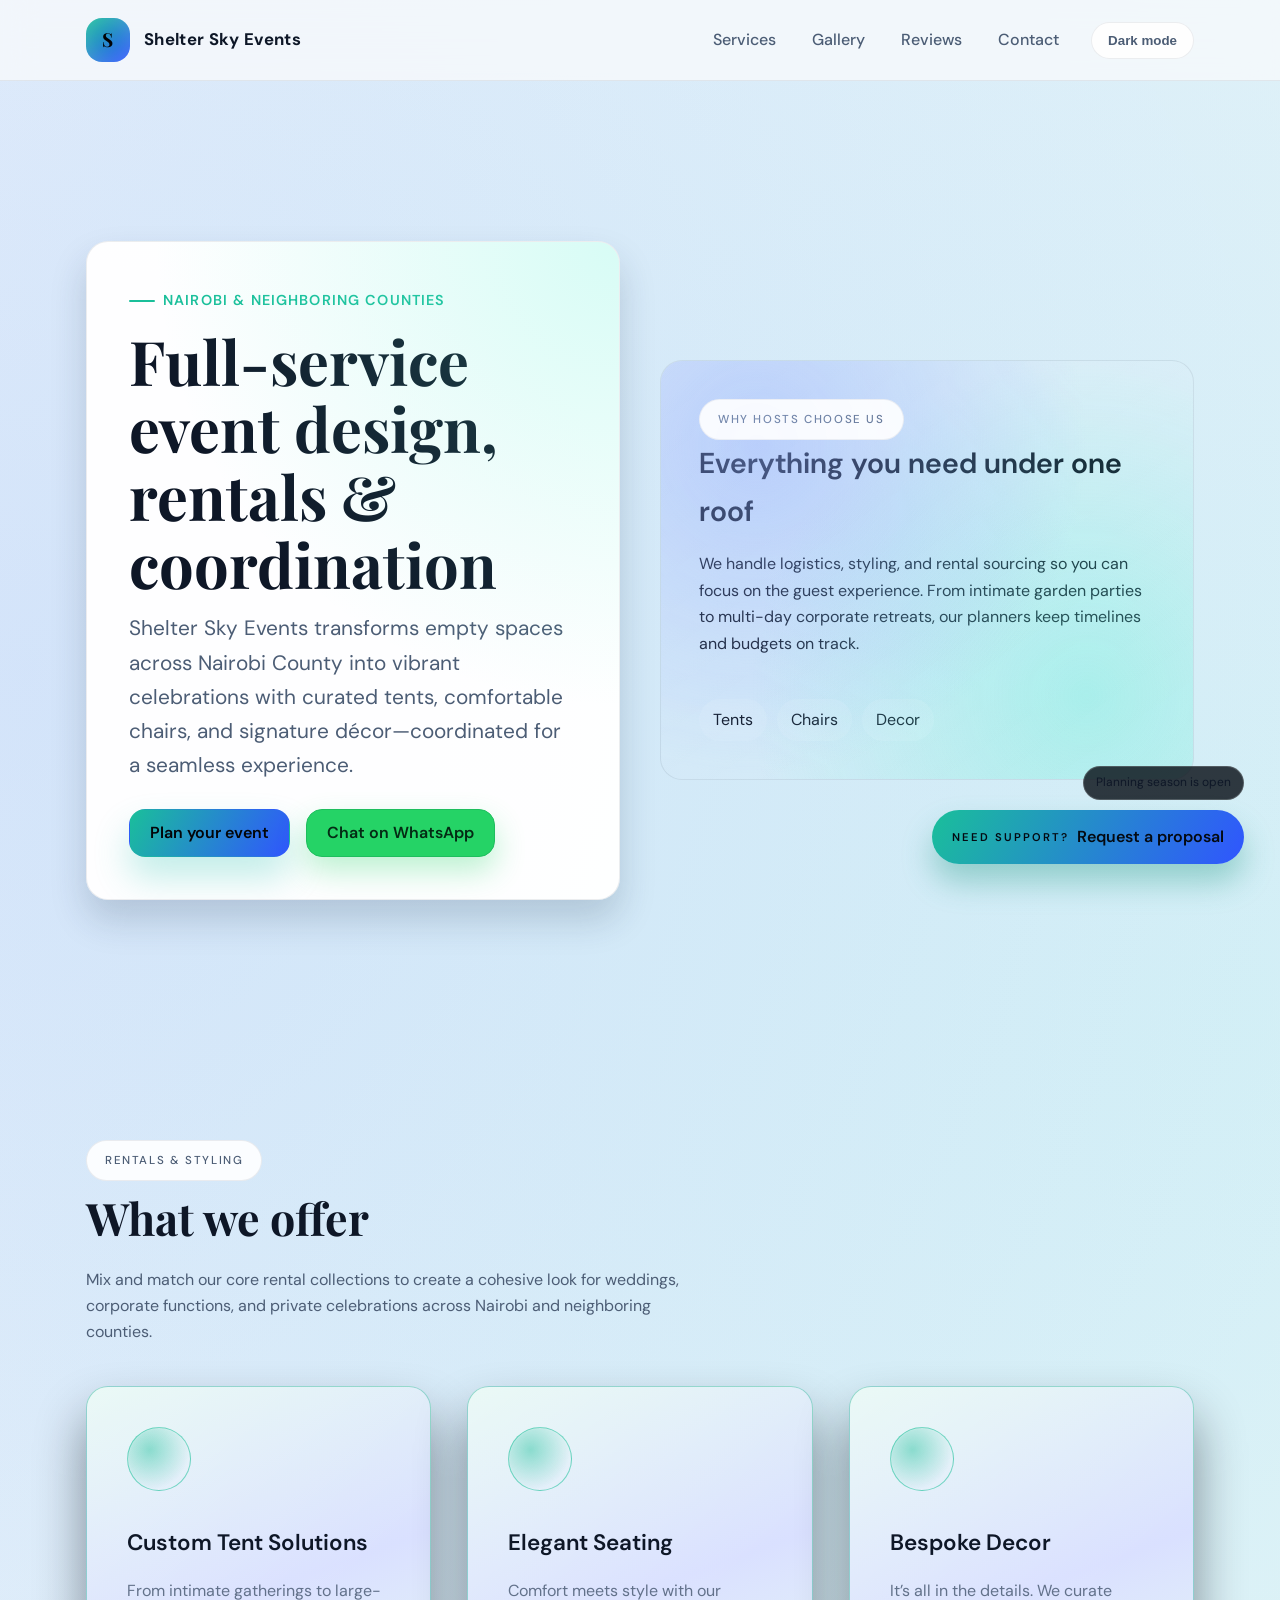
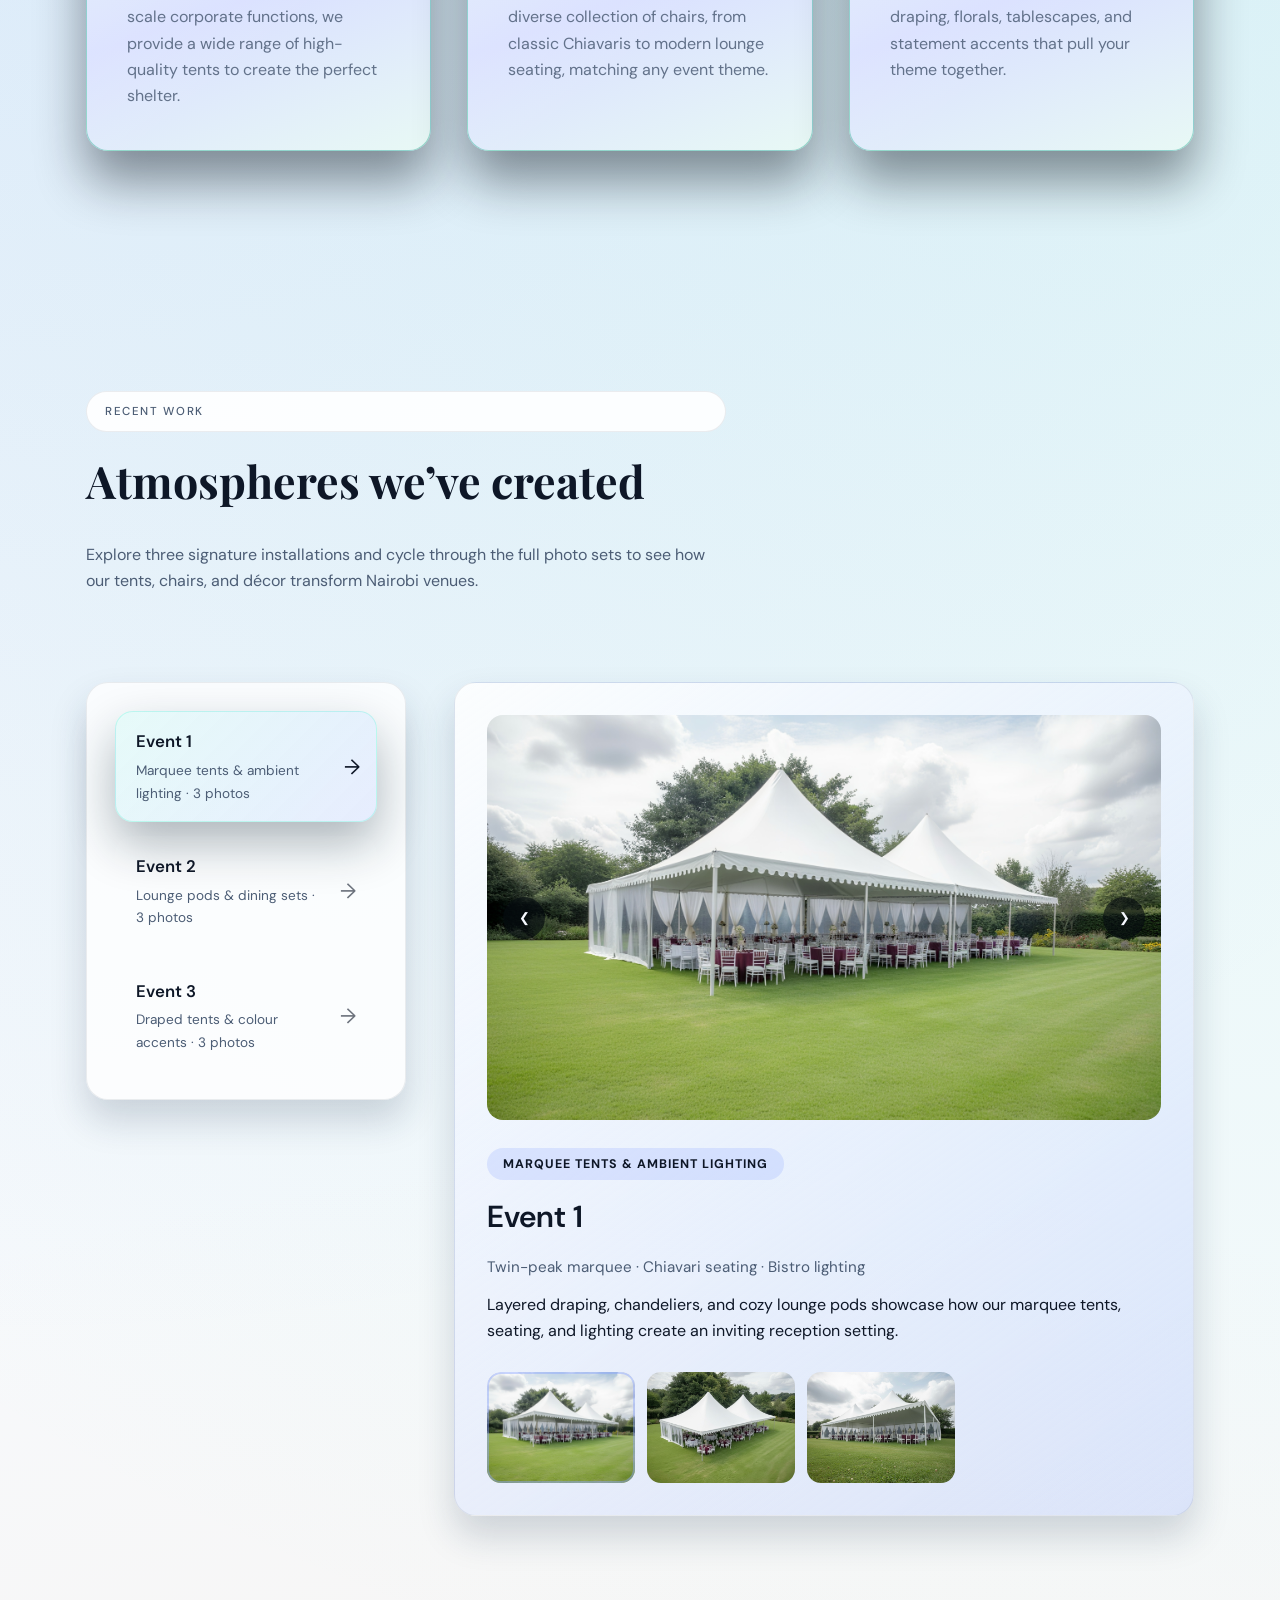
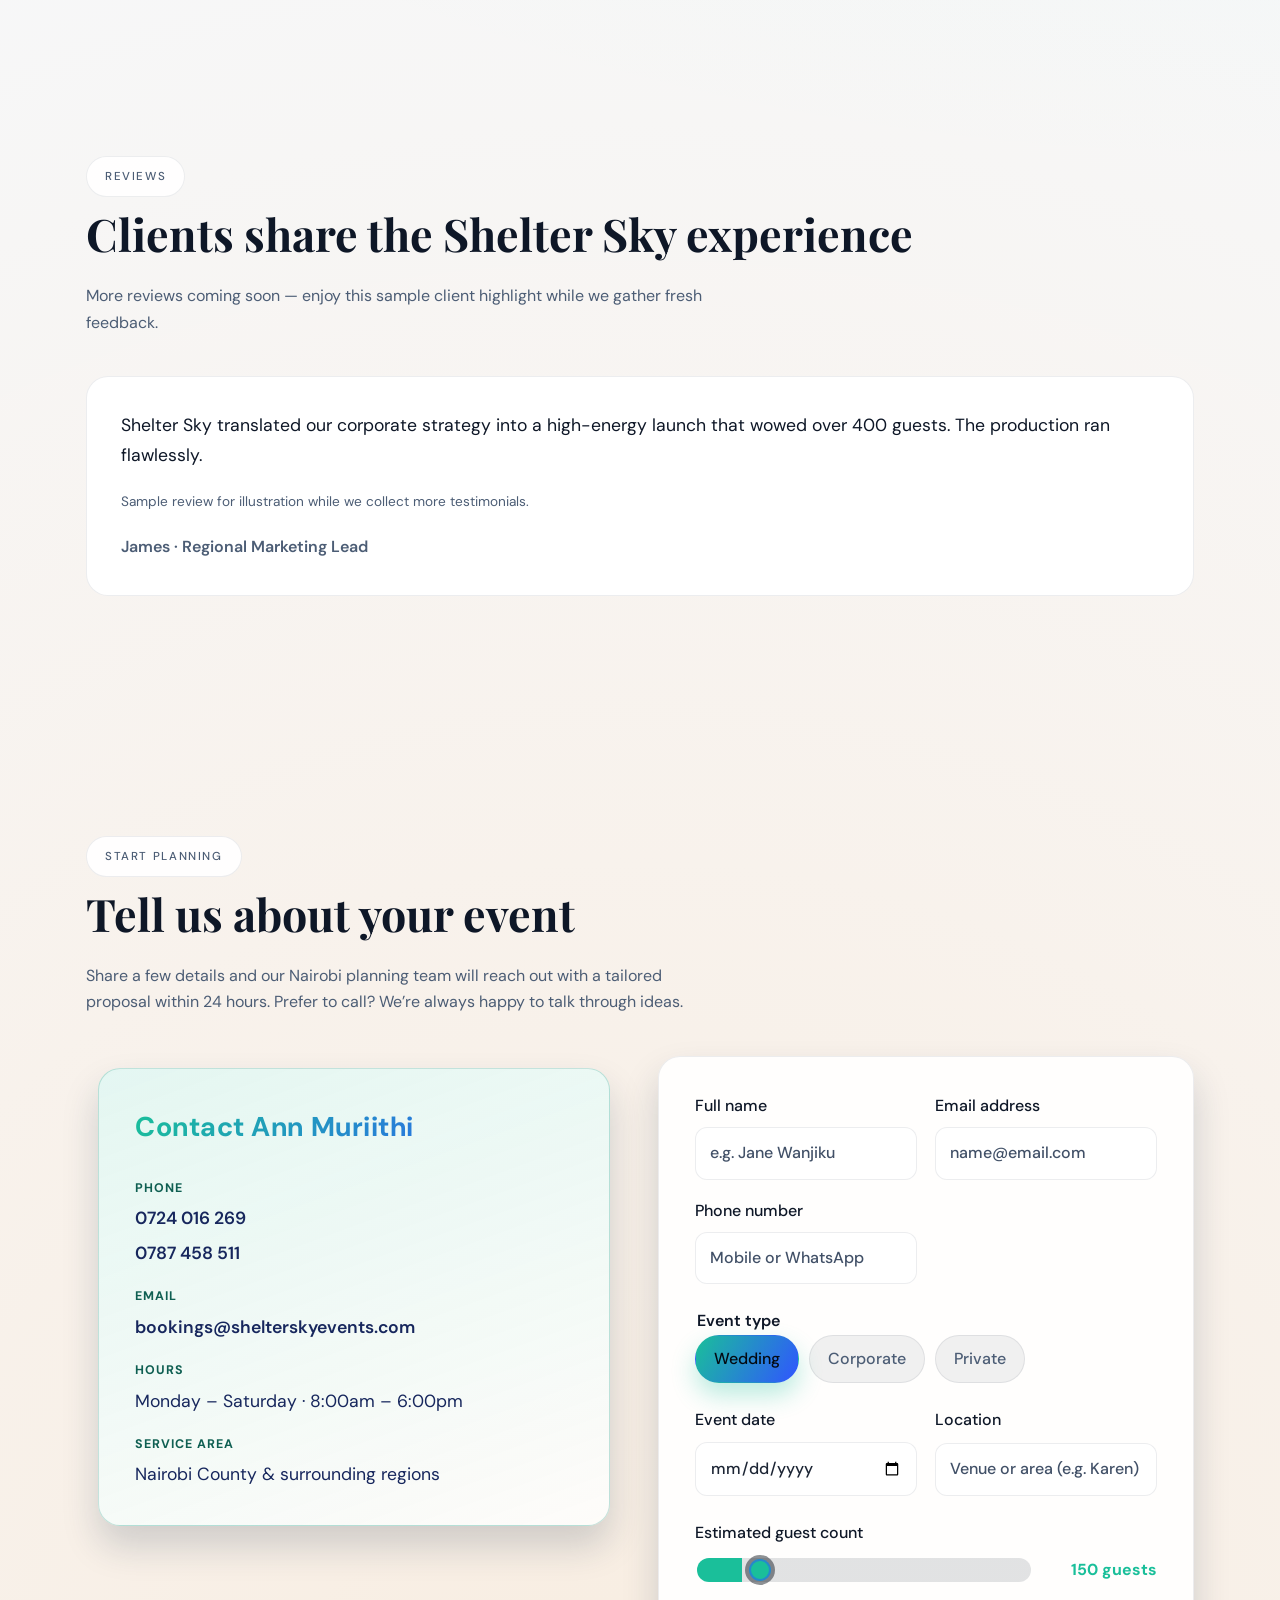
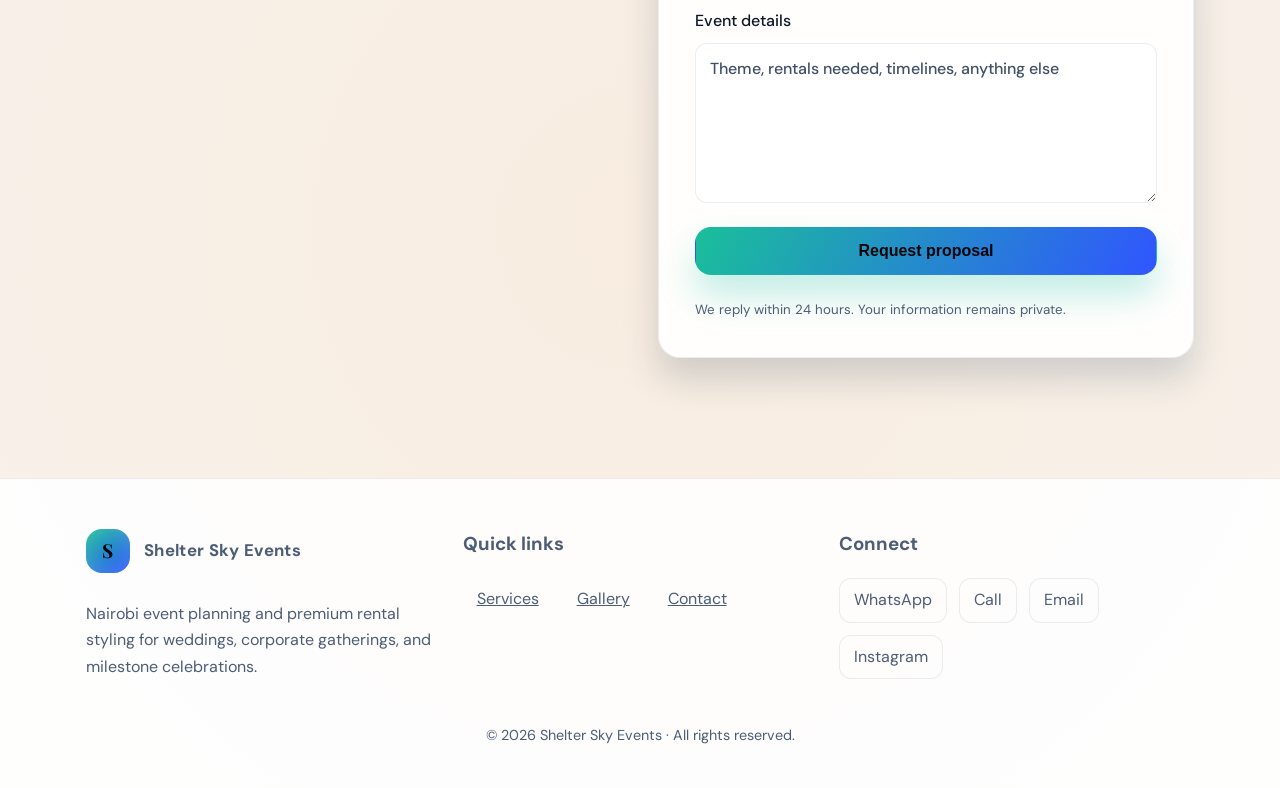
==== index.html @ 6d9b8b6d "Update index.html" ====
<!DOCTYPE html>
<html lang="en">
  <head>
    <meta charset="utf-8" />
    <meta name="viewport" content="width=device-width, initial-scale=1" />
    <title>Shelter Sky Events | Nairobi Event Planners &amp; Rentals</title>
    <meta
      name="description"
      content="Shelter Sky Events creates elevated wedding, corporate, and private event experiences in Nairobi with full-service planning, rentals, and styling."
    />
    <meta name="keywords" content="event planners Nairobi, tent rentals Nairobi, chair rentals Nairobi, Shelter Sky Events, event decor Kenya" />
    <meta name="author" content="Shelter Sky Events" />
    <meta name="robots" content="index, follow" />
    <meta name="theme-color" content="#0f8b6c" />
    <link rel="canonical" href="https://shelterskyevents.com/" />
    <meta name="geo.region" content="KE-30" />
    <meta name="geo.placename" content="Nairobi County" />
    <meta name="geo.position" content="-1.2921;36.8219" />
    <meta name="ICBM" content="-1.2921, 36.8219" />
    <meta property="og:title" content="Shelter Sky Events | Nairobi Event Planners &amp; Rentals" />
    <meta
      property="og:description"
      content="Turn any space into a celebration. We plan, style, and furnish weddings, corporate functions, and private parties across Nairobi."
    />
    <meta property="og:type" content="website" />
    <meta property="og:site_name" content="Shelter Sky Events" />
    <meta property="og:url" content="https://shelterskyevents.com/" />
    <meta property="og:locale" content="en_KE" />
    <meta property="og:image" content="Assets/gallery/photos/Event1_Image1.JPG" />
    <meta name="twitter:card" content="summary_large_image" />
    <meta name="twitter:title" content="Shelter Sky Events | Nairobi Event Planners &amp; Rentals" />
    <meta
      name="twitter:description"
      content="Turn any space into a celebration with Shelter Sky Events – Nairobi's trusted team for tents, chairs, and décor."
    />
    <meta name="twitter:image" content="Assets/gallery/photos/Event1_Image1.JPG" />
    <link rel="preconnect" href="https://fonts.googleapis.com" />
    <link rel="preconnect" href="https://fonts.gstatic.com" crossorigin />
    <link
      href="https://fonts.googleapis.com/css2?family=DM+Sans:wght@400;500;700&family=Playfair+Display:wght@600&display=swap"
      rel="stylesheet"
    />
    <script type="application/ld+json">
      {
        "@context": "https://schema.org",
        "@type": ["LocalBusiness", "ProfessionalService"],
        "name": "Shelter Sky Events",
        "image": "https://shelterskyevents.com/Assets/gallery/photos/Event1_Image1.JPG",
        "url": "https://shelterskyevents.com/",
        "description": "Shelter Sky Events delivers full-service event planning, curated tenting, comfortable seating, and bespoke décor experiences across Nairobi County.",
        "email": "bookings@shelterskyevents.com",
        "telephone": "+254724016269",
        "address": {
          "@type": "PostalAddress",
          "addressLocality": "Nairobi",
          "addressRegion": "Nairobi County",
          "addressCountry": "KE"
        },
        "areaServed": {
          "@type": "AdministrativeArea",
          "name": "Nairobi County, Kenya"
        },
        "geo": {
          "@type": "GeoCoordinates",
          "latitude": -1.2921,
          "longitude": 36.8219
        },
        "openingHoursSpecification": [
          {
            "@type": "OpeningHoursSpecification",
            "dayOfWeek": [
              "Monday",
              "Tuesday",
              "Wednesday",
              "Thursday",
              "Friday",
              "Saturday"
            ],
            "opens": "08:00",
            "closes": "18:00"
          }
        ],
        "priceRange": "KES 50,000 - 500,000",
        "serviceType": [
          "Event planning",
          "Tent rentals",
          "Chair rentals",
          "Event decor styling"
        ],
        "sameAs": ["https://wa.me/254724016269"]
      }
    </script>
    <style>
      :root {
        color-scheme: light dark;
        --bg: #060b11;
        --bg-soft: rgba(11, 17, 25, 0.74);
        --surface: rgba(255, 255, 255, 0.06);
        --surface-strong: rgba(19, 29, 42, 0.82);
        --border: rgba(255, 255, 255, 0.14);
        --text: #f6f9ff;
        --muted: #a8b5c8;
        --brand: #5df2d6;
        --brand-strong: #3ebc9f;
        --brand-2: #8da6ff;
        --accent: #ffd492;
        --shadow: 0 24px 54px rgba(4, 10, 18, 0.6);
        --radius: 22px;
        --max-width: min(1180px, 94vw);
        --transition: 220ms ease;
        --input-bg: color-mix(in srgb, var(--bg) 75%, var(--surface-strong) 25%);
        --input-bg-contrast: color-mix(in srgb, var(--bg) 55%, var(--surface-strong) 45%);
        --input-text: color-mix(in srgb, var(--text) 85%, #0e1727 15%);
        --input-placeholder: color-mix(in srgb, var(--muted) 82%, var(--text) 18%);
      }

      :root[data-theme="light"] {
        --bg: #f7f9fc;
        --bg-soft: rgba(255, 255, 255, 0.88);
        --surface: rgba(255, 255, 255, 0.9);
        --surface-strong: rgba(255, 255, 255, 0.96);
        --border: rgba(18, 33, 52, 0.08);
        --text: #0e1727;
        --muted: #4c5d75;
        --brand: #1abf9a;
        --brand-strong: #0f8b6c;
        --brand-2: #3055ff;
        --accent: #ff9f47;
        --shadow: 0 20px 36px rgba(21, 45, 70, 0.18);
        --input-bg: rgba(255, 255, 255, 0.98);
        --input-bg-contrast: rgba(255, 255, 255, 0.92);
        --input-text: color-mix(in srgb, var(--text) 94%, #ffffff 6%);
        --input-placeholder: color-mix(in srgb, var(--muted) 82%, var(--text) 18%);
      }

      @media (prefers-color-scheme: light) {
        :root:not([data-theme]) {
          --bg: #f7f9fc;
          --bg-soft: rgba(255, 255, 255, 0.88);
          --surface: rgba(255, 255, 255, 0.9);
          --surface-strong: rgba(255, 255, 255, 0.96);
          --border: rgba(18, 33, 52, 0.08);
          --text: #0e1727;
          --muted: #4c5d75;
          --brand: #1abf9a;
          --brand-strong: #0f8b6c;
          --brand-2: #3055ff;
          --accent: #ff9f47;
          --shadow: 0 20px 36px rgba(21, 45, 70, 0.18);
          --input-bg: rgba(255, 255, 255, 0.98);
          --input-bg-contrast: rgba(255, 255, 255, 0.92);
          --input-text: color-mix(in srgb, var(--text) 94%, #ffffff 6%);
          --input-placeholder: color-mix(in srgb, var(--muted) 82%, var(--text) 18%);
        }
      }

      *,
      *::before,
      *::after {
        box-sizing: border-box;
      }

      body {
        margin: 0;
        font-family: "DM Sans", system-ui, -apple-system, BlinkMacSystemFont, "Segoe UI", sans-serif;
        font-size: 16px;
        line-height: 1.65;
        color: var(--text);
        background: var(--bg);
        background-image: radial-gradient(circle at 2% 12%, rgba(94, 120, 255, 0.16), transparent 45%),
          radial-gradient(circle at 96% 18%, rgba(93, 242, 214, 0.18), transparent 50%),
          radial-gradient(circle at 50% 90%, rgba(255, 188, 113, 0.2), transparent 45%);
        min-height: 100vh;
        scroll-behavior: smooth;
      }

      body.nav-open {
        overflow: hidden;
      }

      .page {
        display: flex;
        flex-direction: column;
        min-height: 100vh;
      }

      a {
        color: inherit;
      }

      header {
        position: sticky;
        top: 0;
        z-index: 100;
        backdrop-filter: blur(16px);
        background: color-mix(in srgb, var(--bg) 82%, transparent 18%);
        border-bottom: 1px solid var(--border);
      }

      .nav-shell {
        margin: 0 auto;
        max-width: var(--max-width);
        padding: 18px clamp(18px, 4vw, 36px);
        display: flex;
        align-items: center;
        gap: 32px;
      }

      .brand {
        display: flex;
        align-items: center;
        gap: 14px;
        text-decoration: none;
        font-weight: 700;
        letter-spacing: 0.02em;
        font-size: 1.05rem;
      }

      .brand-icon {
        width: 44px;
        height: 44px;
        border-radius: 16px;
        background: linear-gradient(140deg, var(--brand), var(--brand-2));
        display: grid;
        place-items: center;
        color: #020305;
        font-family: "Playfair Display", serif;
        font-size: 1.2rem;
        font-weight: 700;
        box-shadow: inset 0 0 20px rgba(255, 255, 255, 0.16);
      }

      .nav-links {
        margin-left: auto;
        display: flex;
        align-items: center;
        gap: clamp(18px, 4vw, 36px);
      }

      .nav-links a {
        position: relative;
        text-decoration: none;
        font-weight: 500;
        color: var(--muted);
        transition: color var(--transition);
      }

      .nav-links a::after {
        content: "";
        position: absolute;
        left: 0;
        bottom: -6px;
        height: 2px;
        width: 100%;
        border-radius: 999px;
        background: linear-gradient(120deg, var(--brand), var(--brand-2));
        scale: 0;
        transform-origin: left;
        transition: scale var(--transition);
      }

      .nav-links a:focus-visible,
      .nav-links a:hover,
      .nav-links a.active {
        color: var(--text);
      }

      .nav-links a.active::after,
      .nav-links a:hover::after,
      .nav-links a:focus-visible::after {
        scale: 1;
      }

      .mobile-toggle {
        display: none;
        border: none;
        background: var(--surface);
        border-radius: 12px;
        padding: 10px 14px;
        color: var(--text);
        font-weight: 600;
        cursor: pointer;
      }

      main {
        flex: 1;
      }

      section {
        padding: clamp(70px, 10vw, 120px) 0;
      }

      .container {
        margin: 0 auto;
        max-width: var(--max-width);
        padding: 0 clamp(18px, 4vw, 36px);
      }

      .hero {
        padding-top: clamp(110px, 15vw, 160px);
      }

      .hero-grid {
        display: grid;
        gap: clamp(28px, 5vw, 40px);
        grid-template-columns: repeat(2, minmax(0, 1fr));
        align-items: center;
      }

      .hero-copy {
        background: var(--surface-strong);
        border: 1px solid var(--border);
        border-radius: var(--radius);
        padding: clamp(28px, 4vw, 42px);
        box-shadow: var(--shadow);
        position: relative;
        overflow: hidden;
      }

      .hero-copy::before {
        content: "";
        position: absolute;
        inset: 0;
        background: radial-gradient(circle at top right, rgba(93, 242, 214, 0.24), transparent 55%);
        pointer-events: none;
      }

      .eyebrow {
        display: inline-flex;
        align-items: center;
        gap: 8px;
        font-size: 0.9rem;
        font-weight: 600;
        letter-spacing: 0.08em;
        text-transform: uppercase;
        color: var(--brand);
      }

      .eyebrow::before {
        content: "";
        width: 26px;
        height: 2px;
        border-radius: 999px;
        background: currentColor;
      }

      h1 {
        margin: 14px 0;
        font-size: clamp(2.6rem, 4.8vw, 4rem);
        font-family: "Playfair Display", serif;
        line-height: 1.1;
      }

      .lead {
        margin: 0 0 26px;
        font-size: clamp(1.1rem, 2.4vw, 1.3rem);
        color: var(--muted);
      }

      .cta-row {
        display: flex;
        flex-wrap: wrap;
        gap: 16px;
      }

      .btn {
        display: inline-flex;
        align-items: center;
        justify-content: center;
        min-height: 48px;
        padding: 0 20px;
        border-radius: 16px;
        border: 1px solid transparent;
        font-weight: 600;
        font-size: 1rem;
        cursor: pointer;
        transition: transform var(--transition), box-shadow var(--transition), background var(--transition), color var(--transition);
        text-decoration: none;
      }

      .btn-primary {
        background: linear-gradient(120deg, var(--brand), var(--brand-2));
        color: #030508;
        box-shadow: 0 20px 35px rgba(54, 200, 180, 0.3);
      }

      .btn-primary:hover,
      .btn-primary:focus-visible {
        transform: translateY(-2px);
        box-shadow: 0 28px 45px rgba(54, 200, 180, 0.38);
      }

      .btn-ghost {
        background: #25d366;
        border-color: #1ebe5d;
        color: #042b14;
        box-shadow: 0 14px 30px rgba(37, 211, 102, 0.3);
      }

      .btn-ghost:hover,
      .btn-ghost:focus-visible {
        background: #1ebe5d;
        border-color: #18a54c;
        color: #031f0f;
        transform: translateY(-2px);
        box-shadow: 0 20px 36px rgba(30, 190, 93, 0.36);
      }

      .hero-panel {
        position: relative;
        border-radius: var(--radius);
        overflow: hidden;
        background: linear-gradient(145deg, rgba(255, 255, 255, 0.08), rgba(255, 255, 255, 0));
        border: 1px solid var(--border);
        min-height: clamp(340px, 40vw, 420px);
        padding: clamp(24px, 4vw, 38px);
        display: flex;
        flex-direction: column;
        justify-content: space-between;
      }

      .hero-panel::before {
        content: "";
        position: absolute;
        inset: 0;
        background: radial-gradient(circle at 18% 20%, rgba(141, 166, 255, 0.45), transparent 60%),
          radial-gradient(circle at 80% 80%, rgba(93, 242, 214, 0.36), transparent 62%);
        mix-blend-mode: screen;
        pointer-events: none;
      }

      .hero-panel h2 {
        margin: 0;
        font-size: clamp(1.4rem, 2.4vw, 1.8rem);
        font-weight: 600;
      }

      h2.section-title {
        margin: 0 0 12px;
        font-family: "Playfair Display", serif;
        font-size: clamp(2.1rem, 3.8vw, 2.8rem);
      }

      p.section-subtitle {
        margin: 0 0 40px;
        color: var(--muted);
        max-width: 620px;
      }

      .pill {
        display: inline-flex;
        align-items: center;
        gap: 8px;
        padding: 10px 18px;
        border-radius: 999px;
        border: 1px solid var(--border);
        background: var(--surface);
        color: var(--muted);
        font-weight: 500;
        text-transform: uppercase;
        letter-spacing: 0.14em;
        font-size: 0.72rem;
      }

      .grid {
        display: grid;
        gap: clamp(24px, 5vw, 32px);
      }


      .grid.columns-2 {
        grid-template-columns: repeat(auto-fit, minmax(280px, 1fr));
      }

      .testimonials-note {
        margin-bottom: clamp(24px, 5vw, 32px);
        max-width: 540px;
      }

      .testimonial-sample-note {
        margin: 0;
        font-size: 0.85rem;
        color: var(--muted);
      }

      .card {
        position: relative;
        padding: clamp(26px, 4vw, 34px);
        border-radius: var(--radius);
        border: 1px solid var(--border);
        background: var(--surface);
        box-shadow: var(--shadow);
        overflow: hidden;
        display: flex;
        flex-direction: column;
        gap: 16px;
        transition: transform var(--transition), border var(--transition), box-shadow var(--transition);
      }

      .card::before {
        content: "";
        position: absolute;
        inset: 0;
        opacity: 0;
        background: radial-gradient(circle at top right, rgba(93, 242, 214, 0.28), transparent 65%);
        transition: opacity var(--transition);
        pointer-events: none;
      }

      .card:hover,
      .card:focus-within {
        transform: translateY(-6px);
        border-color: color-mix(in srgb, var(--border) 55%, var(--brand) 45%);
        box-shadow: 0 30px 40px rgba(7, 16, 25, 0.38);
      }

      .card:hover::before,
      .card:focus-within::before {
        opacity: 1;
      }

      .service-grid {
        display: grid;
        grid-template-columns: repeat(3, minmax(0, 1fr));
        gap: clamp(24px, 5vw, 36px);
      }

      .service-card {
        border: 1px solid color-mix(in srgb, var(--border) 55%, var(--brand) 45%);
        background: linear-gradient(
          160deg,
          color-mix(in srgb, var(--surface-strong) 88%, var(--brand) 12%),
          color-mix(in srgb, var(--surface) 80%, var(--brand-2) 20%) 55%,
          color-mix(in srgb, var(--surface) 88%, var(--brand) 12%)
        );
        color: var(--text);
        box-shadow: 0 30px 50px rgba(7, 16, 25, 0.45);
        padding: clamp(32px, 5vw, 40px);
        position: relative;
        overflow: hidden;
        isolation: isolate;
      }

      :root[data-theme="light"] .service-card {
        border-color: color-mix(in srgb, var(--border) 65%, var(--brand) 35%);
        background: linear-gradient(
          160deg,
          color-mix(in srgb, #ffffff 88%, var(--brand) 12%),
          color-mix(in srgb, #ffffff 82%, var(--brand-2) 18%) 55%,
          color-mix(in srgb, #ffffff 90%, var(--brand) 10%)
        );
      }

      .service-card::before {
        content: "";
        position: absolute;
        inset: 0;
        background: linear-gradient(140deg, rgba(255, 255, 255, 0.25), transparent 65%);
        opacity: 1;
        z-index: -1;
      }

      .service-card:hover,
      .service-card:focus-within {
        border-color: color-mix(in srgb, var(--brand) 60%, transparent 40%);
        box-shadow: 0 36px 62px rgba(7, 16, 25, 0.55);
      }

      .service-icon {
        width: 64px;
        height: 64px;
        border-radius: 50%;
        background: radial-gradient(circle at 35% 35%, color-mix(in srgb, var(--brand) 45%, transparent), transparent 70%);
        border: 1px solid color-mix(in srgb, var(--brand) 55%, transparent 45%);
        display: grid;
        place-items: center;
        margin-bottom: 18px;
        box-shadow: inset 0 0 0 1px rgba(255, 255, 255, 0.08);
      }

      .service-card h3 {
        margin: 0;
        font-size: clamp(1.3rem, 2.2vw, 1.6rem);
      }

      .service-card p {
        margin: 0;
        color: color-mix(in srgb, var(--text) 78%, transparent 22%);
      }

      :root[data-theme="light"] .service-card p {
        color: color-mix(in srgb, var(--muted) 85%, transparent 15%);
      }

      .card h3 {
        margin: 0;
        font-size: 1.4rem;
        font-weight: 600;
      }

      .card p {
        margin: 0;
        color: var(--muted);
      }

      .card ul {
        list-style: none;
        padding: 0;
        margin: 0;
        display: grid;
        gap: 10px;
        color: var(--muted);
      }

      .card ul li {
        display: grid;
        grid-template-columns: 12px 1fr;
        align-items: start;
        gap: 8px;
      }

      .card ul li::before {
        content: "";
        display: block;
        width: 12px;
        height: 12px;
        border-radius: 50%;
        background: linear-gradient(135deg, var(--brand), var(--brand-2));
        margin-top: 4px;
      }

      .chip-row {
        display: flex;
        flex-wrap: wrap;
        gap: 10px;
      }

      .chip {
        display: inline-flex;
        align-items: center;
        justify-content: center;
        padding: 8px 14px;
        background: rgba(255, 255, 255, 0.08);
        border-radius: 999px;
        font-size: 0.85rem;
        border: none;
        color: inherit;
        font: inherit;
        cursor: pointer;
        transition: background var(--transition), color var(--transition);
      }

      .chip:hover,
      .chip:focus-visible {
        background: rgba(255, 255, 255, 0.14);
      }

      .chip:focus-visible {
        outline: 2px solid var(--accent);
        outline-offset: 2px;
      }

      blockquote {
        margin: 0;
        font-size: 1.1rem;
        color: var(--text);
        line-height: 1.7;
      }

      .testimonial {
        position: relative;
        border-radius: var(--radius);
        padding: clamp(24px, 4vw, 34px);
        border: 1px solid var(--border);
        background: var(--surface-strong);
        min-height: 220px;
        display: grid;
        gap: 20px;
      }

      .testimonial cite {
        font-style: normal;
        font-weight: 600;
        color: var(--muted);
      }

      .gallery {
        display: grid;
        gap: clamp(28px, 6vw, 48px);
      }

      .gallery-header {
        display: grid;
        gap: 12px;
        max-width: 640px;
      }

      .gallery-layout {
        display: grid;
        gap: clamp(24px, 5vw, 48px);
      }

      .gallery-events {
        display: flex;
        flex-direction: column;
        gap: 14px;
        padding: clamp(18px, 4vw, 28px);
        border-radius: var(--radius);
        border: 1px solid var(--border);
        background: color-mix(in srgb, var(--surface) 85%, transparent 15%);
        box-shadow: var(--shadow);
      }

      .gallery-event-button {
        display: flex;
        justify-content: space-between;
        align-items: center;
        gap: 18px;
        padding: 16px 20px;
        border-radius: 18px;
        border: 1px solid transparent;
        background: rgba(255, 255, 255, 0.04);
        color: inherit;
        font: inherit;
        cursor: pointer;
        transition: transform var(--transition), border-color var(--transition),
          background var(--transition), box-shadow var(--transition);
      }

      .gallery-event-button .label {
        display: grid;
        gap: 4px;
        text-align: left;
      }

      .gallery-event-button .label strong {
        font-weight: 600;
        font-size: 1.05rem;
      }

      .gallery-event-button .label span {
        color: var(--muted);
        font-size: 0.85rem;
      }

      .gallery-event-button .chevron {
        font-size: 1.3rem;
        opacity: 0.6;
        transition: transform var(--transition), opacity var(--transition);
      }

      .gallery-event-button:hover .chevron,
      .gallery-event-button:focus-visible .chevron,
      .gallery-event-button[aria-selected="true"] .chevron {
        opacity: 1;
        transform: translateX(4px);
      }

      .gallery-event-button:hover,
      .gallery-event-button:focus-visible {
        transform: translateY(-2px);
        border-color: rgba(255, 255, 255, 0.24);
        background: rgba(255, 255, 255, 0.08);
      }

      .gallery-event-button:focus-visible {
        outline: 2px solid var(--accent);
        outline-offset: 2px;
      }

      .gallery-event-button[aria-selected="true"] {
        background: linear-gradient(135deg, rgba(93, 242, 214, 0.12), rgba(141, 166, 255, 0.18));
        border-color: rgba(93, 242, 214, 0.32);
        box-shadow: 0 22px 48px rgba(11, 35, 48, 0.32);
      }

      .gallery-stage {
        --gallery-accent: var(--brand);
        border-radius: var(--radius);
        border: 1px solid var(--border);
        background: linear-gradient(145deg, color-mix(in srgb, var(--surface-strong) 88%, transparent 12%),
            color-mix(in srgb, var(--gallery-accent) 24%, transparent 76%));
        box-shadow: var(--shadow);
        padding: clamp(18px, 4vw, 32px);
        display: grid;
        gap: clamp(18px, 4vw, 28px);
      }

      .gallery-stage-media {
        position: relative;
        border-radius: calc(var(--radius) - 6px);
        overflow: hidden;
        aspect-ratio: 5 / 3;
        isolation: isolate;
      }

      .gallery-stage-media img {
        width: 100%;
        height: 100%;
        object-fit: cover;
        display: block;
        transition: transform 320ms ease;
      }

      .gallery-stage-media:hover img,
      .gallery-stage-media:focus-within img {
        transform: scale(1.03);
      }

      .gallery-control {
        position: absolute;
        top: 50%;
        transform: translateY(-50%);
        border: none;
        background: rgba(6, 11, 17, 0.64);
        color: #f6f9ff;
        width: 42px;
        height: 42px;
        border-radius: 50%;
        display: grid;
        place-items: center;
        cursor: pointer;
        transition: background var(--transition), transform var(--transition);
      }

      .gallery-control:hover,
      .gallery-control:focus-visible {
        background: rgba(6, 11, 17, 0.88);
        transform: translateY(-50%) scale(1.05);
      }

      .gallery-control:focus-visible {
        outline: 2px solid var(--accent);
        outline-offset: 2px;
      }

      .gallery-control.prev {
        left: 16px;
      }

      .gallery-control.next {
        right: 16px;
      }

      .gallery-stage-info {
        display: grid;
        gap: 12px;
      }

      .gallery-stage-tag {
        justify-self: start;
        padding: 6px 16px;
        border-radius: 999px;
        background: color-mix(in srgb, var(--gallery-accent) 24%, transparent 76%);
        color: inherit;
        font-size: 0.78rem;
        letter-spacing: 0.08em;
        text-transform: uppercase;
        font-weight: 700;
      }

      .gallery-stage-title {
        margin: 0;
        font-size: clamp(1.35rem, 2.6vw, 1.9rem);
        font-weight: 600;
      }

      .gallery-stage-meta {
        margin: 0;
        color: var(--muted);
        font-size: 0.95rem;
      }

      .gallery-stage-description {
        margin: 0;
        max-width: 60ch;
      }

      .gallery-thumbs {
        display: flex;
        gap: 12px;
        flex-wrap: wrap;
      }

      .gallery-thumb {
        border: none;
        padding: 0;
        border-radius: 14px;
        overflow: hidden;
        background: transparent;
        cursor: pointer;
        position: relative;
        flex: 1 1 96px;
        max-width: 148px;
        aspect-ratio: 4 / 3;
        transition: transform var(--transition), box-shadow var(--transition);
      }

      .gallery-thumb img {
        width: 100%;
        height: 100%;
        object-fit: cover;
        display: block;
      }

      .gallery-thumb::after {
        content: "";
        position: absolute;
        inset: 0;
        border: 2px solid transparent;
        border-radius: inherit;
        transition: border-color var(--transition);
      }

      .gallery-thumb:focus-visible {
        outline: 2px solid var(--accent);
        outline-offset: 2px;
      }

      .gallery-thumb:hover,
      .gallery-thumb:focus-visible {
        transform: translateY(-2px);
        box-shadow: 0 18px 34px rgba(4, 10, 18, 0.34);
      }

      .gallery-thumb[aria-current="true"]::after {
        border-color: color-mix(in srgb, var(--gallery-accent) 46%, transparent 54%);
      }

      .contact-card {
        display: grid;
        gap: clamp(22px, 4vw, 36px);
        grid-template-columns: repeat(2, minmax(0, 1fr));
        align-items: stretch;
      }

      .contact-info {
        position: relative;
        padding: clamp(8px, 2vw, 12px);
      }

      .contact-info-pane {
        display: grid;
        gap: clamp(18px, 3vw, 28px);
        border-radius: var(--radius);
        border: 1px solid color-mix(in srgb, var(--border) 82%, var(--brand) 18%);
        background: linear-gradient(
          160deg,
          color-mix(in srgb, var(--surface) 88%, var(--brand) 12%),
          color-mix(in srgb, var(--surface-strong) 82%, transparent 18%)
        );
        padding: clamp(26px, 4vw, 36px);
        box-shadow: var(--shadow);
        position: relative;
        overflow: hidden;
        isolation: isolate;
      }

      .contact-info-pane::before {
        content: "";
        position: absolute;
        inset: -40% auto auto -40%;
        width: 140px;
        height: 140px;
        background: radial-gradient(
          circle at center,
          color-mix(in srgb, var(--brand) 46%, transparent 54%),
          transparent 70%
        );
        opacity: 0.7;
        pointer-events: none;
      }

      .contact-info-pane::after {
        content: "";
        position: absolute;
        inset: auto -30% -40% auto;
        width: 160px;
        height: 160px;
        background: radial-gradient(
          circle at center,
          color-mix(in srgb, var(--brand-2) 38%, transparent 62%),
          transparent 68%
        );
        opacity: 0.65;
        pointer-events: none;
      }

      .contact-info h3 {
        margin: 0;
        font-size: clamp(1.4rem, 2.6vw, 1.7rem);
        letter-spacing: 0.02em;
        background: linear-gradient(120deg, var(--brand), var(--brand-2));
        -webkit-background-clip: text;
        background-clip: text;
        color: transparent;
        -webkit-text-fill-color: transparent;
      }

      .contact-info ul {
        list-style: none;
        padding: 0;
        margin: 0;
        display: grid;
        gap: clamp(12px, 2vw, 18px);
      }

      .contact-info li {
        display: grid;
        gap: 6px;
      }

      .contact-info li strong {
        display: block;
        font-weight: 700;
        text-transform: uppercase;
        letter-spacing: 0.08em;
        font-size: 0.78rem;
        color: color-mix(in srgb, var(--brand-strong) 62%, var(--text) 38%);
      }

      .contact-info li a,
      .contact-info li span {
        font-size: clamp(1rem, 2vw, 1.1rem);
        color: color-mix(in srgb, var(--text) 75%, var(--brand-2) 25%);
        text-decoration: none;
      }

      .contact-info li a {
        display: inline-flex;
        align-items: center;
        gap: 8px;
        font-weight: 600;
      }

      .contact-info-links {
        display: grid;
        gap: 6px;
      }

      .contact-info li a:hover,
      .contact-info li a:focus-visible {
        color: color-mix(in srgb, var(--text) 68%, var(--accent) 32%);
        text-decoration: underline;
      }

      .contact-form {
        border-radius: var(--radius);
        border: 1px solid var(--border);
        background: var(--surface);
        padding: clamp(26px, 4vw, 36px);
        box-shadow: var(--shadow);
        display: grid;
        gap: clamp(18px, 3vw, 24px);
      }

      .contact-form .input-grid {
        display: grid;
        gap: 18px;
        grid-template-columns: repeat(auto-fit, minmax(220px, 1fr));
      }

      .contact-form label,
      .contact-form fieldset {
        display: grid;
        gap: 8px;
        font-weight: 500;
      }

      .contact-form fieldset {
        border: none;
        padding: 0;
        margin: 0;
      }

      .contact-form fieldset legend {
        font-weight: 600;
      }

      .contact-form .option-group {
        display: flex;
        flex-wrap: wrap;
        gap: 10px;
      }

      .contact-form .option-chip {
        position: relative;
        display: inline-flex;
        align-items: center;
        justify-content: center;
        cursor: pointer;
      }

      .contact-form .option-chip input {
        position: absolute;
        inset: 0;
        width: 100%;
        height: 100%;
        opacity: 0;
        cursor: pointer;
      }

      .contact-form .option-chip span {
        display: inline-flex;
        align-items: center;
        justify-content: center;
        padding: 10px 18px;
        border-radius: 999px;
        border: 1px solid var(--border);
        background: rgba(255, 255, 255, 0.08);
        color: var(--muted);
        font-weight: 500;
        transition: background var(--transition), color var(--transition), border var(--transition), box-shadow var(--transition);
      }

      .contact-form .option-chip:hover span {
        background: rgba(255, 255, 255, 0.14);
      }

      .contact-form .option-chip input:checked + span {
        background: linear-gradient(120deg, var(--brand), var(--brand-2));
        color: #040a12;
        border-color: transparent;
        box-shadow: 0 12px 24px rgba(26, 191, 154, 0.3);
      }

      .contact-form .option-chip input:focus-visible + span {
        outline: 2px solid var(--accent);
        outline-offset: 3px;
      }

      .form-field {
        display: grid;
        gap: 10px;
      }

      .slider-control {
        display: flex;
        gap: 14px;
        align-items: center;
      }

      input,
      textarea,
      input[type="date"] {
        border-radius: 12px;
        border: 1px solid var(--border);
        padding: 12px 14px;
        font: inherit;
        color: var(--input-text);
        background: var(--input-bg);
        transition: border var(--transition), background var(--transition), box-shadow var(--transition);
      }

      .contact-form .input-grid input,
      .contact-form .input-grid textarea,
      .contact-form .input-grid input[type="date"] {
        background: var(--input-bg-contrast);
      }

      input::placeholder,
      textarea::placeholder {
        color: var(--input-placeholder);
      }

      input[type="date"] {
        min-height: 48px;
      }

      input[type="range"] {
        -webkit-appearance: none;
        width: 100%;
        height: 10px;
        border-radius: 999px;
        background: linear-gradient(
          90deg,
          var(--brand) 0%,
          var(--brand) var(--progress, 0%),
          rgba(255, 255, 255, 0.16) var(--progress, 0%),
          rgba(255, 255, 255, 0.16) 100%
        );
        border: none;
        cursor: pointer;
      }

      input[type="range"]::-webkit-slider-thumb {
        -webkit-appearance: none;
        width: 22px;
        height: 22px;
        border-radius: 50%;
        background: var(--brand);
        border: 2px solid color-mix(in srgb, var(--brand-2) 50%, transparent);
        box-shadow: 0 0 0 4px rgba(6, 12, 20, 0.45);
        transition: transform var(--transition);
      }

      input[type="range"]::-moz-range-track {
        height: 10px;
        border-radius: 999px;
        background: rgba(255, 255, 255, 0.16);
      }

      input[type="range"]::-moz-range-progress {
        height: 10px;
        border-radius: 999px;
        background: var(--brand);
      }

      input[type="range"]::-moz-range-thumb {
        width: 22px;
        height: 22px;
        border-radius: 50%;
        background: var(--brand);
        border: 2px solid color-mix(in srgb, var(--brand-2) 50%, transparent);
        box-shadow: 0 0 0 4px rgba(6, 12, 20, 0.45);
        transition: transform var(--transition);
      }

      input[type="range"]:active::-webkit-slider-thumb,
      input[type="range"]:active::-moz-range-thumb {
        transform: scale(1.05);
      }

      .slider-control output {
        min-width: 110px;
        font-weight: 700;
        color: var(--brand);
        text-align: right;
      }

      @media (prefers-color-scheme: light) {
        input,
        textarea {
          background: var(--input-bg);
        }

        .contact-form .option-chip span {
          background: rgba(12, 26, 41, 0.06);
        }

        .contact-form .option-chip:hover span {
          background: rgba(12, 26, 41, 0.12);
        }

        input[type="range"] {
          background: linear-gradient(
            90deg,
            var(--brand) 0%,
            var(--brand) var(--progress, 0%),
            rgba(12, 26, 41, 0.12) var(--progress, 0%),
            rgba(12, 26, 41, 0.12) 100%
          );
        }

        input[type="range"]::-moz-range-track {
          background: rgba(12, 26, 41, 0.12);
        }
      }

      input:focus-visible,
      textarea:focus-visible {
        outline: none;
        border-color: var(--brand);
        box-shadow: 0 0 0 3px color-mix(in srgb, var(--brand) 40%, transparent);
      }

      input:-webkit-autofill,
      textarea:-webkit-autofill,
      input:-webkit-autofill:focus,
      textarea:-webkit-autofill:focus {
        -webkit-text-fill-color: var(--input-text);
        transition: background-color 5000s ease-in-out 0s;
        box-shadow: 0 0 0px 1000px var(--input-bg-contrast) inset;
      }

      textarea {
        min-height: 160px;
        resize: vertical;
      }

      footer {
        padding: 50px 0 40px;
        background: rgba(2, 6, 11, 0.85);
        border-top: 1px solid var(--border);
      }

      @media (prefers-color-scheme: light) {
        footer {
          background: rgba(255, 255, 255, 0.9);
        }
      }

      @media (prefers-reduced-motion: reduce) {
        *,
        *::before,
        *::after {
          animation-duration: 0.01ms !important;
          animation-iteration-count: 1 !important;
          transition-duration: 0.01ms !important;
          scroll-behavior: auto !important;
        }

        .gallery-event-button,
        .gallery-thumb,
        .card,
        .hero-copy,
        .hero-panel,
        .contact-info,
        .contact-form {
          transition: none !important;
        }
      }

      .footer-grid {
        max-width: var(--max-width);
        margin: 0 auto;
        padding: 0 clamp(18px, 4vw, 36px);
        display: grid;
        grid-template-columns: repeat(auto-fit, minmax(220px, 1fr));
        gap: 22px;
        color: var(--muted);
      }

      .footer-brand {
        display: grid;
        gap: 12px;
      }

      .socials {
        display: flex;
        gap: 12px;
        flex-wrap: wrap;
      }

      .socials a {
        display: inline-flex;
        align-items: center;
        gap: 8px;
        padding: 8px 14px;
        border-radius: 12px;
        border: 1px solid var(--border);
        background: rgba(255, 255, 255, 0.04);
        text-decoration: none;
        transition: background var(--transition), border var(--transition);
      }

      .socials a:hover,
      .socials a:focus-visible {
        background: color-mix(in srgb, var(--surface) 60%, var(--brand) 40%);
        border-color: var(--brand);
      }

      .footer-meta {
        margin-top: 28px;
        text-align: center;
        font-size: 0.9rem;
        color: var(--muted);
      }

      .floating-cta {
        position: fixed;
        right: clamp(18px, 4vw, 36px);
        bottom: clamp(18px, 4vw, 36px);
        z-index: 120;
        display: grid;
        gap: 10px;
        justify-items: end;
      }

      .floating-cta button,
      .floating-cta a {
        border-radius: 999px;
        border: none;
        padding: 14px 20px;
        background: linear-gradient(120deg, var(--brand), var(--brand-2));
        color: #040a12;
        font-weight: 600;
        cursor: pointer;
        box-shadow: 0 18px 30px rgba(48, 160, 139, 0.4);
        display: inline-flex;
        align-items: center;
        gap: 8px;
        text-decoration: none;
      }

      .floating-cta small {
        font-size: 0.7rem;
        text-transform: uppercase;
        letter-spacing: 0.18em;
      }

      .floating-cta .badge {
        background: rgba(4, 10, 18, 0.8);
        color: var(--text);
        border-radius: 999px;
        padding: 6px 12px;
        font-size: 0.75rem;
        border: 1px solid rgba(255, 255, 255, 0.18);
      }

      .theme-switch {
        border: 1px solid var(--border);
        background: var(--surface);
        color: var(--muted);
        border-radius: 999px;
        padding: 10px 16px;
        display: inline-flex;
        align-items: center;
        gap: 8px;
        cursor: pointer;
        font-weight: 600;
        transition: background var(--transition), color var(--transition);
      }

      .theme-switch:hover,
      .theme-switch:focus-visible {
        background: color-mix(in srgb, var(--surface) 65%, var(--brand) 35%);
        color: var(--text);
      }

      @media (min-width: 960px) {
        .gallery-layout {
          grid-template-columns: minmax(0, 320px) minmax(0, 1fr);
          align-items: start;
        }

        .gallery-thumbs {
          justify-content: flex-start;
        }
      }

      @media (max-width: 720px) {
        section {
          padding: clamp(48px, 16vw, 64px) 0;
        }

        .nav-shell {
          padding-block: 16px;
        }

        .cta-row {
          flex-direction: column;
          align-items: stretch;
        }

        .btn {
          width: 100%;
        }

        .chip-row {
          width: 100%;
        }

        .chip {
          flex: 1 1 30%;
        }

        .gallery-layout {
          gap: clamp(20px, 6vw, 32px);
        }

        .gallery-events {
          flex-direction: row;
          overflow-x: auto;
          scroll-snap-type: x proximity;
          gap: 12px;
          padding-block: clamp(14px, 5vw, 22px);
          -webkit-overflow-scrolling: touch;
        }

        .gallery-event-button {
          min-width: 220px;
          scroll-snap-align: start;
        }

        .gallery-thumbs {
          justify-content: center;
        }

        .contact-form .input-grid {
          grid-template-columns: minmax(0, 1fr);
        }
      }

      @media (max-width: 900px) {
        .hero-grid,
        .contact-card {
          grid-template-columns: minmax(0, 1fr);
        }

        .service-grid {
          grid-template-columns: repeat(auto-fit, minmax(220px, 1fr));
        }

        .gallery-events {
          padding: clamp(14px, 5vw, 22px);
        }

        .nav-links {
          position: fixed;
          inset: 74px 18px auto;
          padding: 22px;
          border-radius: 18px;
          flex-direction: column;
          align-items: flex-start;
          background: var(--surface-strong);
          border: 1px solid var(--border);
          box-shadow: var(--shadow);
          transform: translateY(-140%);
          opacity: 0;
          pointer-events: none;
          transition: transform var(--transition), opacity var(--transition);
          max-height: calc(100vh - 120px);
          overflow-y: auto;
        }

        .nav-links.open {
          transform: translateY(0);
          opacity: 1;
          pointer-events: auto;
        }

        .mobile-toggle {
          display: inline-flex;
          margin-left: auto;
        }

        .nav-links a {
          font-size: 1.05rem;
        }

        .floating-cta {
          position: sticky;
          bottom: 0;
          padding: 16px;
          justify-items: stretch;
          background: color-mix(in srgb, var(--bg) 75%, transparent);
          border-top: 1px solid var(--border);
        }

        .floating-cta a,
        .floating-cta button {
          width: 100%;
          justify-content: center;
        }
      }

      @media (max-width: 640px) {
        .service-grid {
          grid-template-columns: minmax(0, 1fr);
        }

        .card,
        .hero-copy,
        .hero-panel,
        .contact-info,
        .contact-form,
        .gallery-stage {
          border-radius: 18px;
        }

        .hero-panel {
          min-height: auto;
        }

        .gallery-stage {
          padding: clamp(14px, 7vw, 24px);
        }

        .gallery-stage-media {
          aspect-ratio: 4 / 3;
        }

        .gallery-thumb {
          flex: 1 1 calc(50% - 12px);
        }
      }

      @media (max-width: 480px) {
        .gallery-event-button {
          min-width: 180px;
        }

        .chip {
          flex: 1 1 100%;
        }

        .floating-cta {
          gap: 6px;
        }
      }
    </style>
  </head>
  <body>
    <div class="page">
      <header>
        <nav class="nav-shell" aria-label="Primary">
          <a href="#top" class="brand">
            <span class="brand-icon" aria-hidden="true">S</span>
            Shelter Sky Events
          </a>
          <button class="mobile-toggle" aria-expanded="false" aria-controls="primary-nav">Menu</button>
          <div class="nav-links" id="primary-nav" role="list">
            <a href="#services" role="listitem">Services</a>
            <a href="#gallery" role="listitem">Gallery</a>
            <a href="#testimonials" role="listitem">Reviews</a>
            <a href="#contact" role="listitem">Contact</a>
          </div>
          <button class="theme-switch" id="themeSwitch" type="button">Light mode</button>
        </nav>
      </header>

      <main id="top">
        <section class="hero" aria-labelledby="hero-title">
          <div class="container hero-grid">
            <div class="hero-copy">
              <span class="eyebrow">Nairobi &amp; neighboring counties</span>
              <h1 id="hero-title">Full-service event design, rentals &amp; coordination</h1>
              <p class="lead">
                Shelter Sky Events transforms empty spaces across Nairobi County into vibrant celebrations with curated tents,
                comfortable chairs, and signature décor—coordinated for a seamless experience.
              </p>
              <div class="cta-row">
                <a class="btn btn-primary" href="#contact">Plan your event</a>
                <a class="btn btn-ghost" href="https://wa.me/254724016269" target="_blank" rel="noopener">Chat on WhatsApp</a>
              </div>
            </div>
            <aside class="hero-panel">
              <div>
                <span class="pill">Why hosts choose us</span>
                <h2>Everything you need under one roof</h2>
                <p>
                  We handle logistics, styling, and rental sourcing so you can focus on the guest experience. From intimate garden parties to
                  multi-day corporate retreats, our planners keep timelines and budgets on track.
                </p>
              </div>
              <div class="chip-row" aria-label="Quick services">
                <button type="button" class="chip">Tents</button>
                <button type="button" class="chip">Chairs</button>
                <button type="button" class="chip">Decor</button>
              </div>
            </aside>
          </div>
        </section>

        <section id="services" aria-labelledby="services-title">
          <div class="container">
            <span class="pill">Rentals &amp; styling</span>
            <h2 class="section-title" id="services-title">What we offer</h2>
            <p class="section-subtitle">
              Mix and match our core rental collections to create a cohesive look for weddings, corporate functions, and private
              celebrations across Nairobi and neighboring counties.
            </p>
            <div class="service-grid" role="list">
              <article class="card service-card" role="listitem">
                <div class="service-icon" aria-hidden="true"></div>
                <h3>Custom Tent Solutions</h3>
                <p>
                  From intimate gatherings to large-scale corporate functions, we provide a wide range of high-quality tents to create the perfect shelter.
                </p>
              </article>
              <article class="card service-card" role="listitem">
                <div class="service-icon" aria-hidden="true"></div>
                <h3>Elegant Seating</h3>
                <p>
                  Comfort meets style with our diverse collection of chairs, from classic Chiavaris to modern lounge seating, matching any event theme.
                </p>
              </article>
              <article class="card service-card" role="listitem">
                <div class="service-icon" aria-hidden="true"></div>
                <h3>Bespoke Decor</h3>
                <p>
                  It’s all in the details. We curate draping, florals, tablescapes, and statement accents that pull your theme together.
                </p>
              </article>
            </div>
          </div>
        </section>

        <section id="gallery" aria-labelledby="gallery-title">
          <div class="container gallery">
            <div class="gallery-header">
              <span class="pill">Recent work</span>
              <h2 class="section-title" id="gallery-title">Atmospheres we’ve created</h2>
              <p class="section-subtitle">
                Explore three signature installations and cycle through the full photo sets to see how our tents, chairs, and décor
                transform Nairobi venues.
              </p>
            </div>
            <div class="gallery-layout">
              <div class="gallery-events" id="gallery-events" role="tablist" aria-label="Past event showcases"></div>
              <div
                class="gallery-stage"
                id="gallery-stage"
                role="tabpanel"
                aria-live="polite"
                aria-labelledby="gallery-stage-title"
                tabindex="0"
              >
                <div class="gallery-stage-media">
                  <img id="gallery-stage-image" src="" alt="" loading="lazy" />
                  <button class="gallery-control prev" type="button" id="gallery-prev" aria-label="Previous photo">
                    <span aria-hidden="true">&#10094;</span>
                  </button>
                  <button class="gallery-control next" type="button" id="gallery-next" aria-label="Next photo">
                    <span aria-hidden="true">&#10095;</span>
                  </button>
                </div>
                <div class="gallery-stage-info">
                  <span class="gallery-stage-tag" id="gallery-stage-tag"></span>
                  <h3 class="gallery-stage-title" id="gallery-stage-title"></h3>
                  <p class="gallery-stage-meta" id="gallery-stage-meta"></p>
                  <p class="gallery-stage-description" id="gallery-stage-description"></p>
                </div>
                <div class="gallery-thumbs" id="gallery-thumbs" role="list"></div>
              </div>
            </div>
          </div>
        </section>

        <section id="testimonials" aria-labelledby="testimonials-title">
          <div class="container">
            <span class="pill">Reviews</span>
            <h2 class="section-title" id="testimonials-title">Clients share the Shelter Sky experience</h2>
            <p class="section-subtitle testimonials-note">
              More reviews coming soon — enjoy this sample client highlight while we gather fresh feedback.
            </p>
            <div class="grid columns-2" id="testimonial-grid" aria-live="polite"></div>
          </div>
        </section>

        <section id="contact" aria-labelledby="contact-title">
          <div class="container">
            <span class="pill">Start planning</span>
            <h2 class="section-title" id="contact-title">Tell us about your event</h2>
            <p class="section-subtitle">
              Share a few details and our Nairobi planning team will reach out with a tailored proposal within 24 hours. Prefer to
              call? We’re always happy to talk through ideas.
            </p>
            <div class="contact-card">
              <div class="contact-info" aria-label="Contact details">
                <div class="contact-info-pane">
                  <h3>Contact Ann Muriithi</h3>
                  <ul>
                    <li>
                      <strong>Phone</strong>
                      <div class="contact-info-links">
                        <a href="tel:+254724016269">0724 016 269</a>
                        <a href="tel:+254787458511">0787 458 511</a>
                      </div>
                    </li>
                    <li>
                      <strong>Email</strong>
                      <div class="contact-info-links">
                        <a href="mailto:bookings@shelterskyevents.com">bookings@shelterskyevents.com</a>
                      </div>
                    </li>
                    <li>
                      <strong>Hours</strong>
                      <span>Monday – Saturday · 8:00am – 6:00pm</span>
                    </li>
                    <li>
                      <strong>Service area</strong>
                      <span>Nairobi County &amp; surrounding regions</span>
                    </li>
                  </ul>
                </div>
              </div>
              <form class="contact-form" aria-label="Request a proposal">
                <div class="input-grid">
                  <label for="fullName">
                    Full name
                    <input
                      id="fullName"
                      name="name"
                      type="text"
                      placeholder="e.g. Jane Wanjiku"
                      autocomplete="name"
                      required
                    />
                  </label>
                  <label for="emailAddress">
                    Email address
                    <input
                      id="emailAddress"
                      name="email"
                      type="email"
                      placeholder="name@email.com"
                      autocomplete="email"
                      required
                    />
                  </label>
                  <label for="phoneNumber">
                    Phone number
                    <input
                      id="phoneNumber"
                      name="phone"
                      type="tel"
                      placeholder="Mobile or WhatsApp"
                      autocomplete="tel"
                    />
                  </label>
                </div>
                <fieldset>
                  <legend>Event type</legend>
                  <div class="option-group">
                    <label class="option-chip">
                      <input type="radio" name="eventType" value="Wedding" checked />
                      <span>Wedding</span>
                    </label>
                    <label class="option-chip">
                      <input type="radio" name="eventType" value="Corporate" />
                      <span>Corporate</span>
                    </label>
                    <label class="option-chip">
                      <input type="radio" name="eventType" value="Private" />
                      <span>Private</span>
                    </label>
                  </div>
                </fieldset>
                <div class="input-grid">
                  <label for="eventDate">
                    Event date
                    <input id="eventDate" name="eventDate" type="date" />
                  </label>
                  <label for="eventLocation">
                    Location
                    <input
                      id="eventLocation"
                      name="location"
                      type="text"
                      placeholder="Venue or area (e.g. Karen)"
                      autocomplete="address-level2"
                    />
                  </label>
                </div>
                <div class="form-field">
                  <label for="guestCount">Estimated guest count</label>
                  <div class="slider-control">
                    <input
                      id="guestCount"
                      name="guestCount"
                      type="range"
                      min="50"
                      max="800"
                      step="10"
                      value="150"
                      aria-describedby="guestCountOutput"
                    />
                    <output id="guestCountOutput" for="guestCount">150 guests</output>
                  </div>
                </div>
                <label for="eventDetails">
                  Event details
                  <textarea
                    id="eventDetails"
                    name="details"
                    placeholder="Theme, rentals needed, timelines, anything else"
                    required
                  ></textarea>
                </label>
                <button class="btn btn-primary" type="submit">Request proposal</button>
                <small style="color: var(--muted);">We reply within 24 hours. Your information remains private.</small>
              </form>
            </div>
          </div>
        </section>
      </main>

      <footer>
        <div class="footer-grid">
          <div class="footer-brand">
            <a href="#top" class="brand">
              <span class="brand-icon" aria-hidden="true">S</span>
              Shelter Sky Events
            </a>
            <p>
              Nairobi event planning and premium rental styling for weddings, corporate gatherings, and milestone celebrations.
            </p>
          </div>
          <div>
            <h3 style="margin-top: 0;">Quick links</h3>
            <div class="chip-row">
              <a class="chip" href="#services">Services</a>
              <a class="chip" href="#gallery">Gallery</a>
              <a class="chip" href="#contact">Contact</a>
            </div>
          </div>
          <div>
            <h3 style="margin-top: 0;">Connect</h3>
            <div class="socials">
              <a href="https://wa.me/254724016269" target="_blank" rel="noopener">WhatsApp</a>
              <a href="tel:+254724016269">Call</a>
              <a href="mailto:shelterskyevents@gmail.com">Email</a>
              <a href="https://www.instagram.com" target="_blank" rel="noopener">Instagram</a>
            </div>
          </div>
        </div>
        <div class="footer-meta">
          © <span id="year"></span> Shelter Sky Events · All rights reserved.
        </div>
      </footer>
    </div>

    <div class="floating-cta" aria-live="polite">
      <span class="badge">Planning season is open</span>
      <a href="#contact"><small>Need support?</small> Request a proposal</a>
    </div>

    <template id="testimonial-template">
      <article class="testimonial">
        <blockquote></blockquote>
        <p class="testimonial-sample-note" hidden></p>
        <cite></cite>
      </article>
    </template>

    <template id="gallery-event-template">
      <button class="gallery-event-button" type="button" role="tab" aria-selected="false">
        <div class="label">
          <strong></strong>
          <span></span>
        </div>
        <span class="chevron" aria-hidden="true">&#8594;</span>
      </button>
    </template>

    <template id="gallery-thumb-template">
      <button class="gallery-thumb" type="button" role="listitem" aria-current="false">
        <img alt="" loading="lazy" />
      </button>
    </template>

    <script>
      const testimonials = [
        {
          quote:
            "Shelter Sky translated our corporate strategy into a high-energy launch that wowed over 400 guests. The production ran flawlessly.",
          name: "James · Regional Marketing Lead",
          note: "Sample review for illustration while we collect more testimonials.",
        },
      ];

      const testimonialContainer = document.getElementById("testimonial-grid");
      const testimonialTemplate = document.getElementById("testimonial-template");
      testimonials.forEach((testimonial) => {
        const node = testimonialTemplate.content.cloneNode(true);
        node.querySelector("blockquote").textContent = testimonial.quote;
        const noteEl = node.querySelector(".testimonial-sample-note");
        if (testimonial.note) {
          noteEl.textContent = testimonial.note;
          noteEl.hidden = false;
        } else {
          noteEl.remove();
        }
        node.querySelector("cite").textContent = testimonial.name;
        testimonialContainer.appendChild(node);
      });

      const galleryFiles = [
        "Event1_Image1.JPG",
        "Event1_Image2.JPG",
        "Event1_Image3.JPG",
        "Event2_Image1.JPG",
        "Event2_Image2.JPG",
        "Event2_Image3.JPG",
        "Event3_Image1.JPG",
        "Event3_Image2.JPG",
        "Event3_Image3.JPG",
      ];

      const rootStyles = getComputedStyle(document.documentElement);
      const defaultAccent = rootStyles.getPropertyValue("--brand") || "#5df2d6";

      const eventDescriptions = {
        Event1: {
          title: "Event 1",
          tag: "Marquee tents & ambient lighting",
          meta: "Twin-peak marquee · Chiavari seating · Bistro lighting",
          description:
            "Layered draping, chandeliers, and cozy lounge pods showcase how our marquee tents, seating, and lighting create an inviting reception setting.",
          accent: "#8da6ff",
          altText: [
            "Golden-hour view of a twin-peak marquee tent on a manicured lawn with banquet tables set beneath.",
            "Interior of the marquee with warm uplighting, round tables, and crystal chandeliers suspended above the dance floor.",
            "Evening stretch tent with clear side walls revealing guests dining under twinkling bistro lights.",
          ],
        },
        Event2: {
          title: "Event 2",
          tag: "Lounge pods & dining sets",
          meta: "Pagoda tents · Lounge furniture · Dining layouts",
          description:
            "Modular seating clusters, shaded pagodas, and styled dining tables highlight the mix of tenting, lounge chairs, and décor we provide for corporate socials.",
          accent: "#5df2d6",
          altText: [
            "Round guest table layered with burgundy linens, white chiavari chairs, and lush floral centerpieces.",
            "Series of pagoda tents draped in Shelter Sky colours framing relaxed lounge seating and cocktail tables.",
            "Overhead view of aligned pagoda tents and seating pods creating a mini event village on the lawn.",
          ],
        },
        Event3: {
          title: "Event 3",
          tag: "Draped tents & colour accents",
          meta: "Pagoda pavilion · Sashed chairs · Statement draping",
          description:
            "Patterned textiles, colour-blocked chair sashes, and layered draping demonstrate our décor styling and tent dressing capabilities.",
          accent: "#ff9f47",
          altText: [
            "Circular reception table with orange runner, floral centerpiece, and white chairs tied with purple sashes.",
            "Intimate red and white pagoda lounge dressed with ceiling draping, round tables, and ambient lighting.",
            "Bird’s-eye view of a pagoda tent with alternating red and white panels anchoring the celebration lawn.",
          ],
        },
      };

      const buildGalleryEvents = () => {
        const grouped = galleryFiles.reduce((acc, file) => {
          const match = file.match(/(Event\d+)_Image(\d+)/i);
          if (!match) {
            return acc;
          }
          const [, eventId, position] = match;
          acc[eventId] = acc[eventId] || [];
          acc[eventId].push({ file, position: Number(position) });
          return acc;
        }, {});

        return Object.entries(grouped)
          .map(([eventId, items]) => {
            const { altText = [], accent, ...details } = eventDescriptions[eventId] ?? {};
            items.sort((a, b) => a.position - b.position);
            const images = items.map((item, index) => ({
              src: `Assets/gallery/photos/${item.file}`,
              alt:
                altText[index] ?? `${details.title ?? eventId} highlight ${index + 1}`,
            }));
            return {
              id: eventId,
              title: details.title ?? eventId,
              tag: details.tag ?? "Event showcase",
              meta:
                details.meta ??
                `${items.length} photo${items.length > 1 ? "s" : ""}`,
              description: details.description ?? "",
              accent: accent ?? defaultAccent,
              images,
            };
          })
          .sort((a, b) => a.id.localeCompare(b.id));
      };

      const galleryEvents = buildGalleryEvents();

      const eventsContainer = document.getElementById("gallery-events");
      const eventTemplate = document.getElementById("gallery-event-template");
      const thumbsTemplate = document.getElementById("gallery-thumb-template");
      const stage = document.getElementById("gallery-stage");
      const stageImage = document.getElementById("gallery-stage-image");
      const stageTag = document.getElementById("gallery-stage-tag");
      const stageTitle = document.getElementById("gallery-stage-title");
      const stageMeta = document.getElementById("gallery-stage-meta");
      const stageDescription = document.getElementById("gallery-stage-description");
      const thumbsContainer = document.getElementById("gallery-thumbs");
      const prevButton = document.getElementById("gallery-prev");
      const nextButton = document.getElementById("gallery-next");

      let activeEventIndex = 0;
      let activeImageIndex = 0;

      const updateEventButtons = () => {
        const buttons = eventsContainer.querySelectorAll(".gallery-event-button");
        buttons.forEach((button, index) => {
          const isActive = index === activeEventIndex;
          button.setAttribute("aria-selected", String(isActive));
          button.tabIndex = isActive ? 0 : -1;
        });
      };

      const updateThumbSelection = () => {
        const thumbs = thumbsContainer.querySelectorAll(".gallery-thumb");
        thumbs.forEach((thumb, index) => {
          const isActive = index === activeImageIndex;
          thumb.setAttribute("aria-current", String(isActive));
        });
      };

      const buildThumbs = (event) => {
        thumbsContainer.innerHTML = "";
        event.images.forEach((image, index) => {
          const node = thumbsTemplate.content.cloneNode(true);
          const button = node.querySelector(".gallery-thumb");
          const img = button.querySelector("img");
          img.src = image.src;
          img.alt = image.alt;
          button.dataset.index = String(index);
          button.setAttribute(
            "aria-label",
            `Show photo ${index + 1} of ${event.images.length}`
          );
          button.addEventListener("click", () => {
            if (activeImageIndex === index) return;
            activeImageIndex = index;
            updateStage(false);
          });
          thumbsContainer.appendChild(node);
        });
      };

      const updateStage = (rebuildThumbs = false) => {
        const currentEvent = galleryEvents[activeEventIndex];
        if (!currentEvent) {
          stage.setAttribute("hidden", "true");
          return;
        }
        stage.removeAttribute("hidden");
        const image = currentEvent.images[activeImageIndex];
        stage.style.setProperty("--gallery-accent", currentEvent.accent);
        stageImage.src = image?.src ?? "";
        stageImage.alt = image?.alt ?? currentEvent.title;
        stageTag.textContent = currentEvent.tag;
        stageTag.hidden = !currentEvent.tag;
        stageTitle.textContent = currentEvent.title;
        stageMeta.textContent = currentEvent.meta;
        stageMeta.hidden = !currentEvent.meta;
        stageDescription.textContent = currentEvent.description;
        stageDescription.hidden = !currentEvent.description;
        stage.setAttribute(
          "aria-label",
          `${currentEvent.title} photo ${activeImageIndex + 1} of ${currentEvent.images.length}`
        );

        if (rebuildThumbs) {
          buildThumbs(currentEvent);
        }

        updateThumbSelection();
      };

      const renderEventButtons = () => {
        eventsContainer.innerHTML = "";
        galleryEvents.forEach((event, index) => {
          const node = eventTemplate.content.cloneNode(true);
          const button = node.querySelector(".gallery-event-button");
          button.dataset.index = String(index);
          button.querySelector("strong").textContent = event.title;
          const subtitleParts = [event.tag];
          subtitleParts.push(
            `${event.images.length} photo${event.images.length > 1 ? "s" : ""}`
          );
          button.querySelector(".label span").textContent = subtitleParts
            .filter(Boolean)
            .join(" · ");
          button.setAttribute("aria-controls", "gallery-stage");
          button.addEventListener("click", () => {
            if (activeEventIndex === index) return;
            activeEventIndex = index;
            activeImageIndex = 0;
            updateEventButtons();
            updateStage(true);
            button.focus();
          });
          eventsContainer.appendChild(node);
        });

        updateEventButtons();
      };

      if (galleryEvents.length) {
        renderEventButtons();
        updateStage(true);
      } else {
        eventsContainer.innerHTML = "<p>No gallery events available.</p>";
      }

      const stepImage = (direction) => {
        const currentEvent = galleryEvents[activeEventIndex];
        if (!currentEvent) return;
        const total = currentEvent.images.length;
        activeImageIndex = (activeImageIndex + direction + total) % total;
        updateStage(false);
      };

      prevButton.addEventListener("click", () => stepImage(-1));
      nextButton.addEventListener("click", () => stepImage(1));

      stage.addEventListener("keydown", (event) => {
        if (event.key === "ArrowLeft") {
          event.preventDefault();
          stepImage(-1);
        } else if (event.key === "ArrowRight") {
          event.preventDefault();
          stepImage(1);
        }
      });

      eventsContainer.addEventListener("keydown", (event) => {
        const buttons = Array.from(
          eventsContainer.querySelectorAll(".gallery-event-button")
        );
        if (!buttons.length) {
          return;
        }
        switch (event.key) {
          case "ArrowRight":
          case "ArrowDown":
            event.preventDefault();
            activeEventIndex = (activeEventIndex + 1) % buttons.length;
            activeImageIndex = 0;
            updateEventButtons();
            updateStage(true);
            buttons[activeEventIndex].focus();
            break;
          case "ArrowLeft":
          case "ArrowUp":
            event.preventDefault();
            activeEventIndex =
              (activeEventIndex - 1 + buttons.length) % buttons.length;
            activeImageIndex = 0;
            updateEventButtons();
            updateStage(true);
            buttons[activeEventIndex].focus();
            break;
          case "Home":
            event.preventDefault();
            activeEventIndex = 0;
            activeImageIndex = 0;
            updateEventButtons();
            updateStage(true);
            buttons[activeEventIndex].focus();
            break;
          case "End":
            event.preventDefault();
            activeEventIndex = buttons.length - 1;
            activeImageIndex = 0;
            updateEventButtons();
            updateStage(true);
            buttons[activeEventIndex].focus();
            break;
          default:
        }
      });

      document.getElementById("year").textContent = new Date().getFullYear();

      const mobileToggle = document.querySelector(".mobile-toggle");
      const navLinks = document.querySelector(".nav-links");
      const toggleBodyScroll = (locked) => {
        document.body.classList.toggle("nav-open", locked);
      };
      const setNavAria = (isOpen) => {
        if (!navLinks) return;
        const shouldHide = window.innerWidth <= 900 && !isOpen;
        navLinks.setAttribute("aria-hidden", shouldHide ? "true" : "false");
      };
      const closeMobileNav = () => {
        if (!mobileToggle || !navLinks) return;
        mobileToggle.setAttribute("aria-expanded", "false");
        mobileToggle.textContent = "Menu";
        navLinks.classList.remove("open");
        toggleBodyScroll(false);
        setNavAria(false);
      };
      const openMobileNav = () => {
        if (!mobileToggle || !navLinks) return;
        mobileToggle.setAttribute("aria-expanded", "true");
        mobileToggle.textContent = "Close";
        navLinks.classList.add("open");
        toggleBodyScroll(true);
        setNavAria(true);
      };
      mobileToggle?.addEventListener("click", () => {
        const expanded = mobileToggle.getAttribute("aria-expanded") === "true";
        if (expanded) {
          closeMobileNav();
          mobileToggle.focus();
        } else {
          openMobileNav();
          navLinks?.querySelector("a")?.focus();
        }
      });
      navLinks?.addEventListener("click", (event) => {
        if (event.target instanceof HTMLAnchorElement) {
          closeMobileNav();
        }
      });
      document.addEventListener("keydown", (event) => {
        if (event.key === "Escape" && navLinks?.classList.contains("open")) {
          closeMobileNav();
          mobileToggle?.focus();
        }
      });
      window.addEventListener("resize", () => {
        if (window.innerWidth > 900 && navLinks?.classList.contains("open")) {
          closeMobileNav();
        } else {
          setNavAria(navLinks?.classList.contains("open"));
        }
      });
      setNavAria(false);

      const navObserver = new IntersectionObserver(
        (entries) => {
          entries.forEach((entry) => {
            if (entry.isIntersecting) {
              document
                .querySelectorAll('.nav-links a[href="#' + entry.target.id + '"]')
                .forEach((link) => link.classList.add("active"));
            } else {
              document
                .querySelectorAll('.nav-links a[href="#' + entry.target.id + '"]')
                .forEach((link) => link.classList.remove("active"));
            }
          });
        },
        { rootMargin: "-40% 0px -50% 0px" }
      );

      document
        .querySelectorAll("section[id]")
        .forEach((section) => navObserver.observe(section));

      const revealObserver = new IntersectionObserver(
        (entries, observer) => {
          entries.forEach((entry) => {
            if (entry.isIntersecting) {
              entry.target.style.setProperty("--reveal-opacity", "1");
              entry.target.style.setProperty("--reveal-translate", "0px");
              observer.unobserve(entry.target);
            }
          });
        },
        { threshold: 0.3 }
      );

      const revealElements = document.querySelectorAll(
        ".card, .hero-copy, .hero-panel, .testimonial, .gallery-event-button, .gallery-stage, .contact-info, .contact-form"
      );
      revealElements.forEach((el) => {
        el.style.opacity = "var(--reveal-opacity, 0)";
        el.style.transform = "translateY(var(--reveal-translate, 24px))";
        el.style.transition = "opacity 600ms ease, transform 600ms ease";
        revealObserver.observe(el);
      });

      const themeSwitch = document.getElementById("themeSwitch");
      const prefersDark = window.matchMedia("(prefers-color-scheme: dark)");
      const setTheme = (mode) => {
        document.documentElement.dataset.theme = mode;
        themeSwitch.textContent = mode === "dark" ? "Light mode" : "Dark mode";
        localStorage.setItem("sse-theme", mode);
      };

      const storedTheme = localStorage.getItem("sse-theme");
      if (storedTheme) {
        setTheme(storedTheme);
      } else {
        setTheme(prefersDark.matches ? "dark" : "light");
      }

      themeSwitch.addEventListener("click", () => {
        const current = document.documentElement.dataset.theme;
        setTheme(current === "dark" ? "light" : "dark");
      });

      prefersDark.addEventListener("change", (event) => {
        if (!localStorage.getItem("sse-theme")) {
          setTheme(event.matches ? "dark" : "light");
        }
      });

      const guestSlider = document.getElementById("guestCount");
      const guestOutput = document.getElementById("guestCountOutput");

      const updateGuestSlider = () => {
        if (!guestSlider || !guestOutput) {
          return;
        }
        const min = Number(guestSlider.min) || 0;
        const max = Number(guestSlider.max) || 1;
        const value = Number(guestSlider.value);
        const percent = Math.max(0, Math.min(100, ((value - min) / (max - min || 1)) * 100));
        const label = `${value.toLocaleString()} guest${value === 1 ? "" : "s"}`;

        guestSlider.style.setProperty("--progress", `${percent}%`);
        guestSlider.setAttribute("aria-valuemin", String(min));
        guestSlider.setAttribute("aria-valuemax", String(max));
        guestSlider.setAttribute("aria-valuenow", String(value));
        guestSlider.setAttribute("aria-valuetext", label);
        guestOutput.textContent = label;
      };

      guestSlider?.addEventListener("input", updateGuestSlider);
      guestSlider?.addEventListener("change", updateGuestSlider);
      updateGuestSlider();

      document.querySelector(".contact-form")?.addEventListener("submit", (event) => {
        event.preventDefault();
        const form = event.target;
        const data = Object.fromEntries(new FormData(form));

        const formatEventDate = (value) => {
          if (!value) {
            return "";
          }
          const date = new Date(value);
          if (Number.isNaN(date.getTime())) {
            return value;
          }
          return date.toLocaleDateString(undefined, {
            year: "numeric",
            month: "long",
            day: "numeric",
          });
        };

        const lines = [
          "Hi Shelter Sky Events!",
          "",
          `My name is ${data.name}.`,
          data.eventType ? `Event type: ${data.eventType}` : "",
          data.eventDate ? `Preferred date: ${formatEventDate(data.eventDate)}` : "",
          data.location ? `Location: ${data.location}` : "",
          data.guestCount ? `Estimated guests: ${Number(data.guestCount).toLocaleString()}` : "",
          data.details ? `Event details: ${data.details}` : "",
          `You can reach me on ${data.email || "email"}${data.phone ? ` / ${data.phone}` : ""}.`,
        ].filter(Boolean);

        const summary = lines.map((line) => encodeURIComponent(line)).join("%0A");
        const subject = encodeURIComponent("Event planning request");
        window.location.href = `mailto:bookings@shelterskyevents.com?subject=${subject}&body=${summary}`;
      });
    </script>
  </body>
</html>
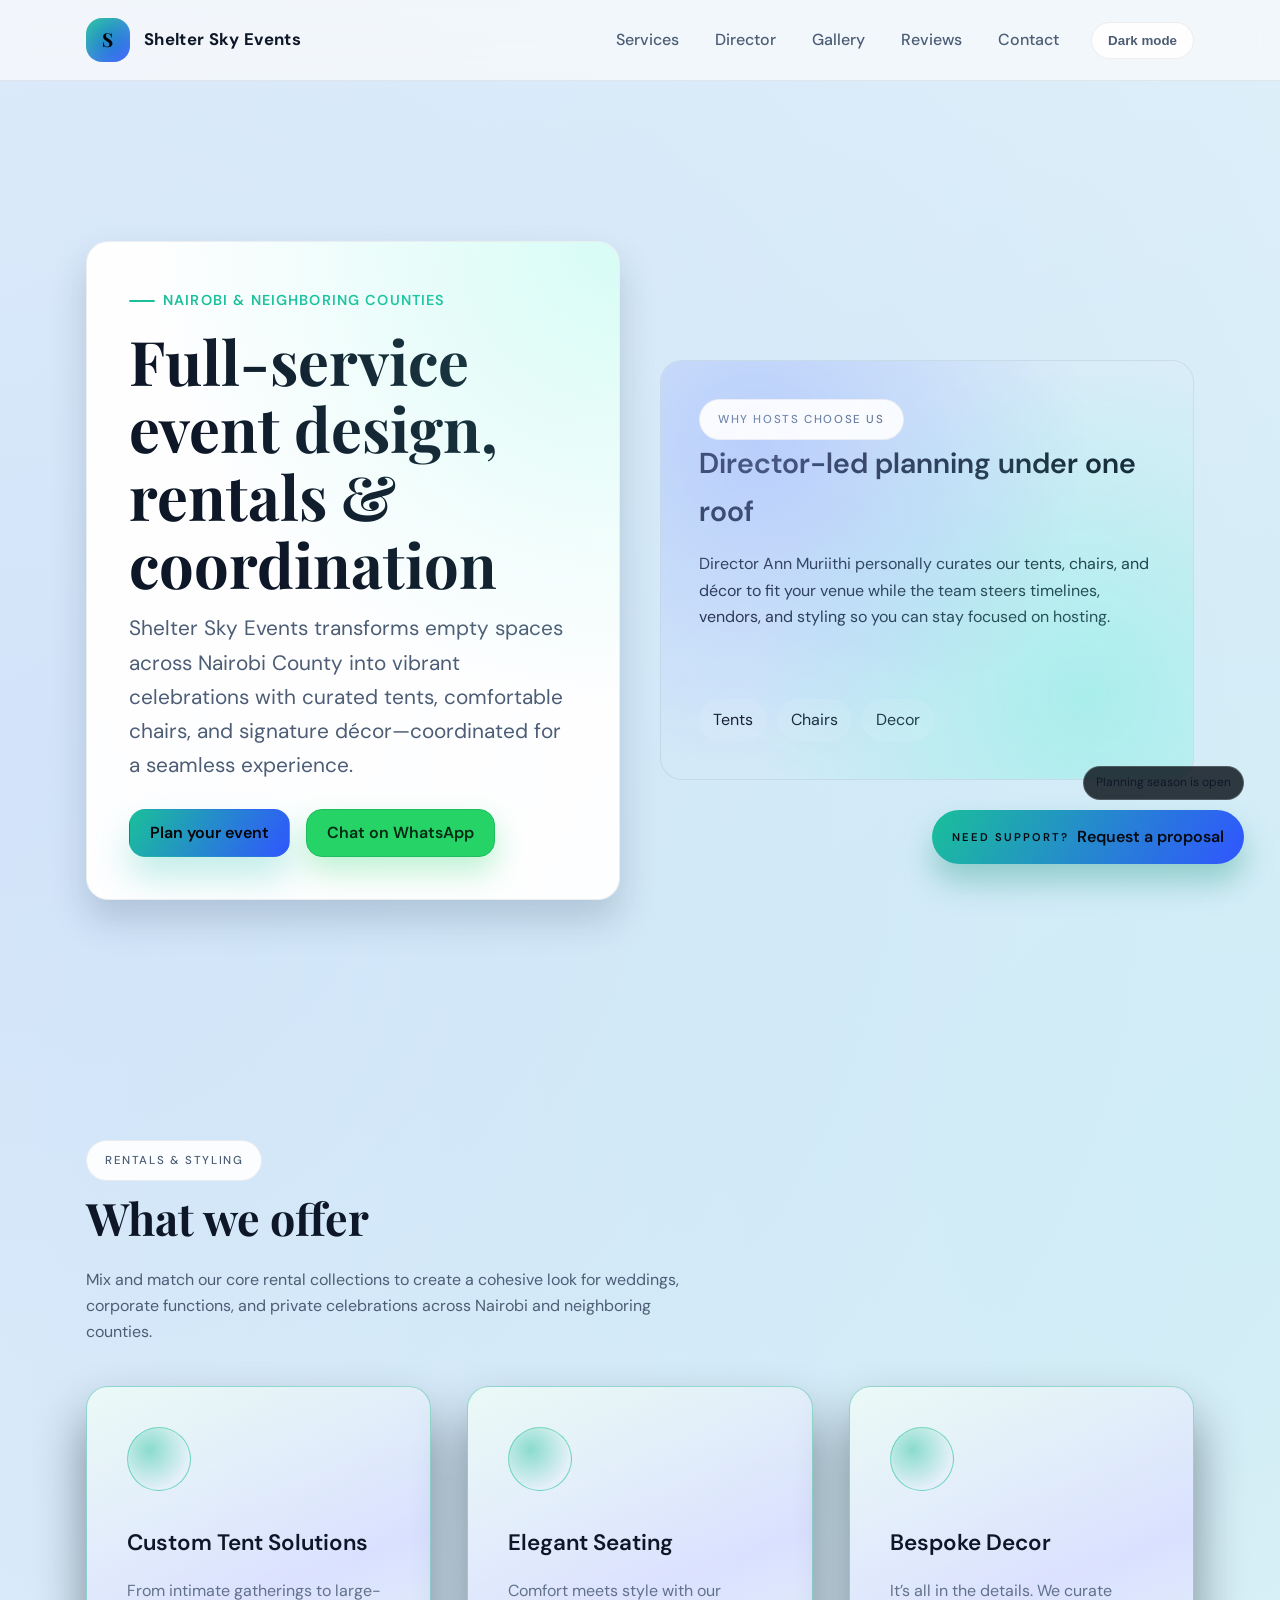
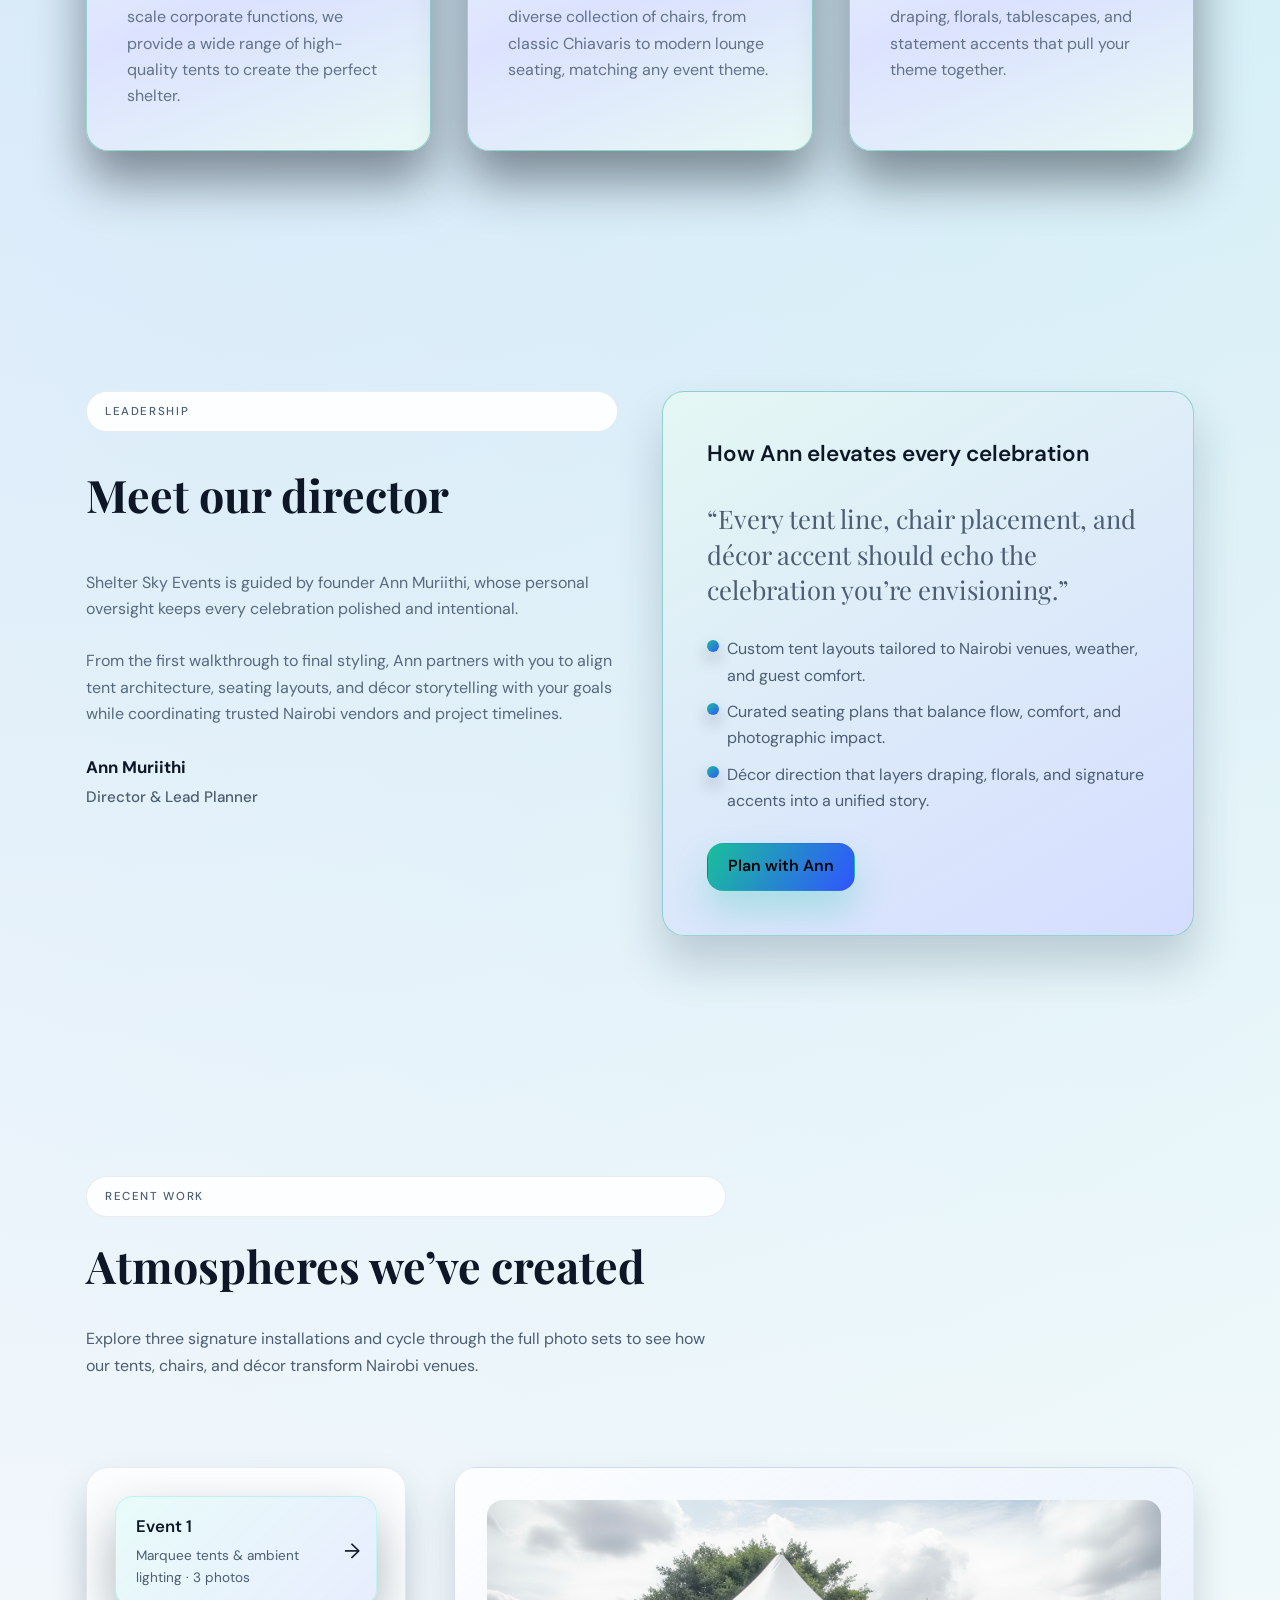
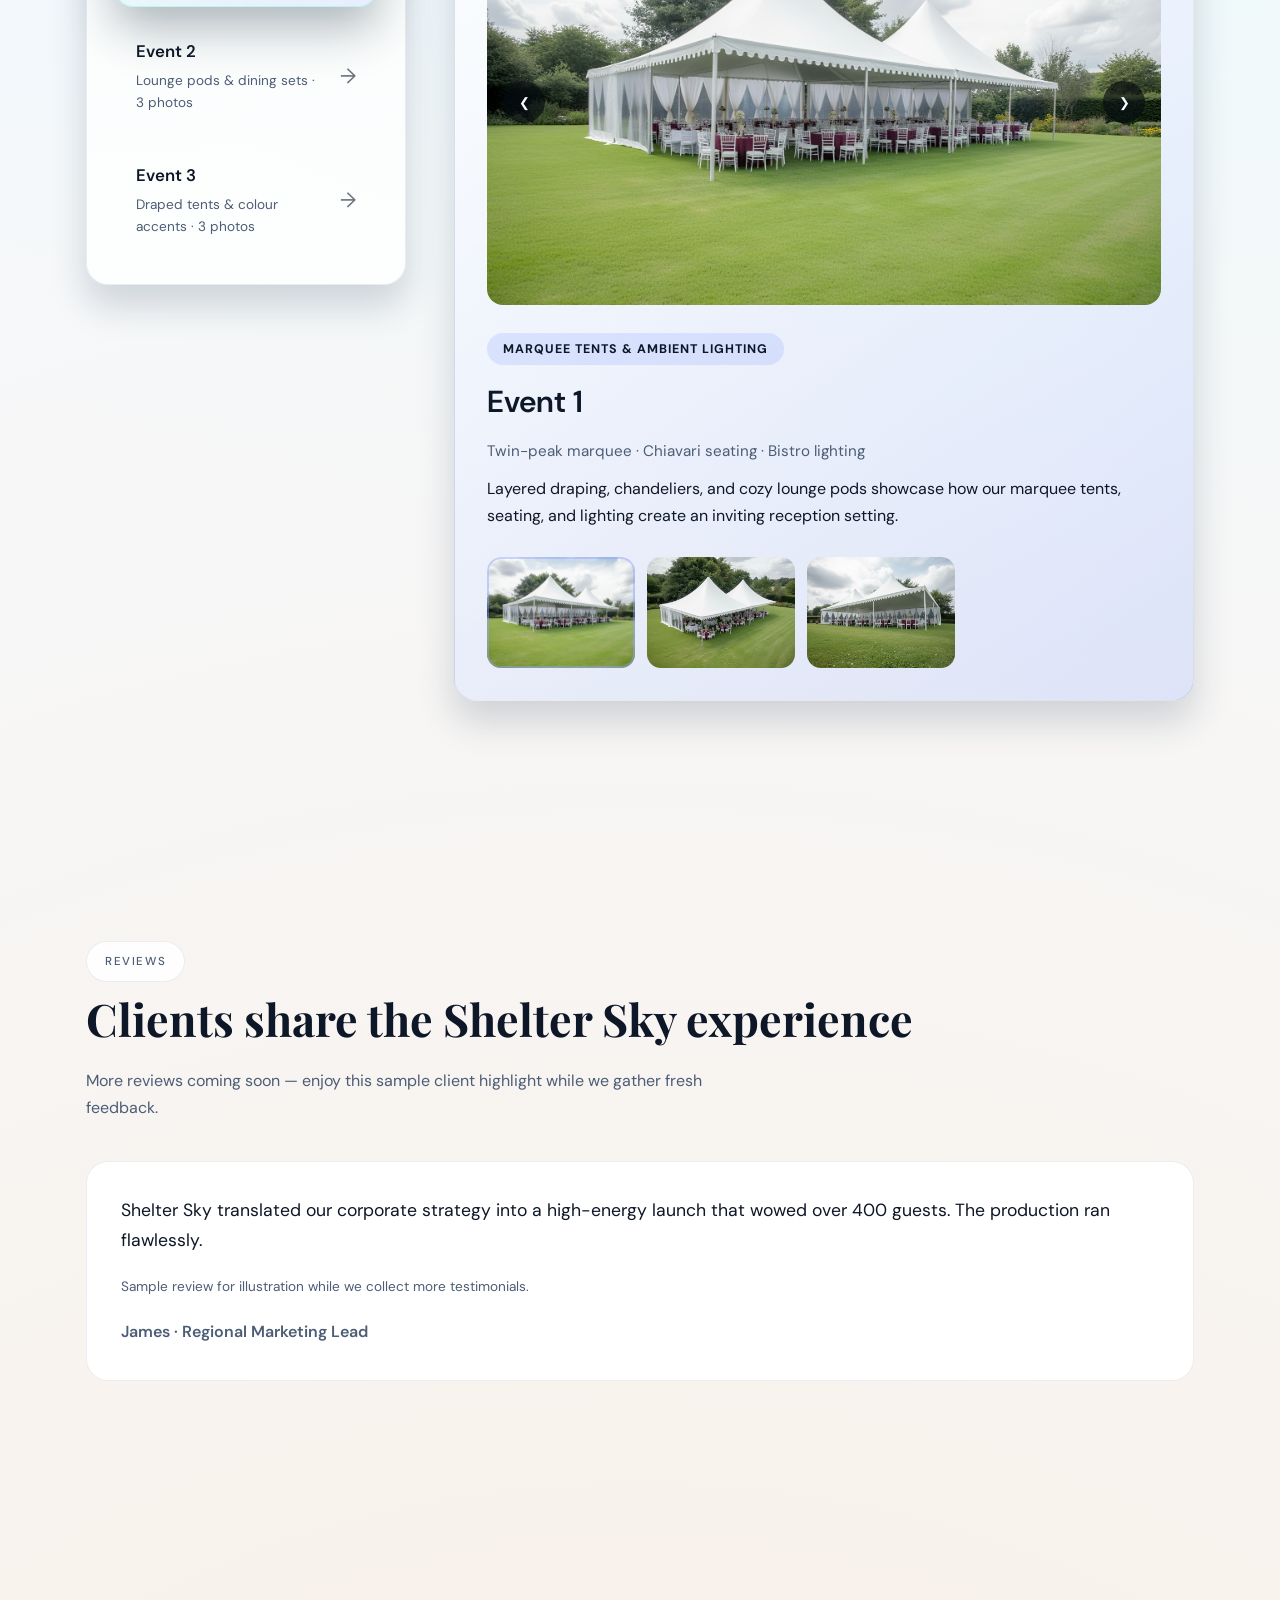
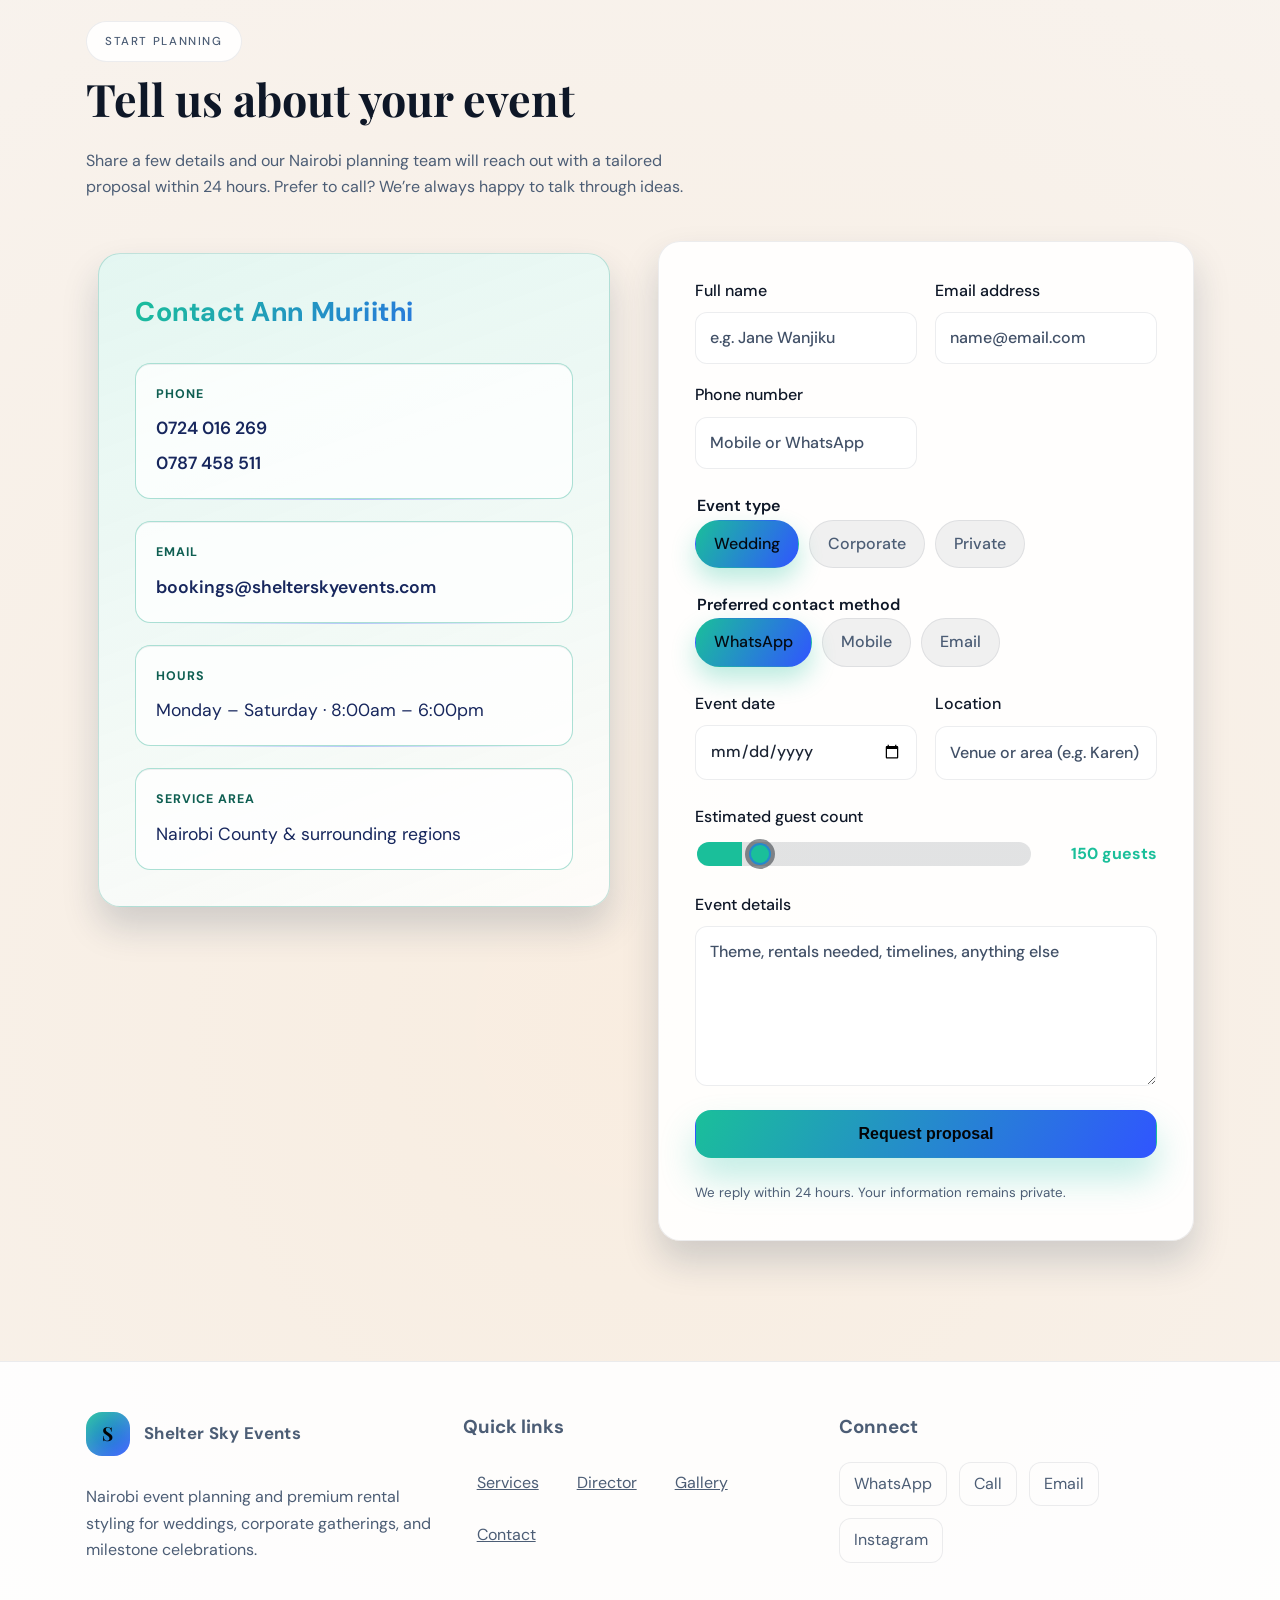
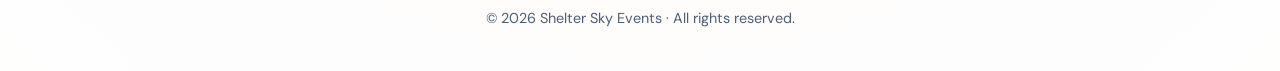
==== commit 42816691: "Update index.html" ====
--- a/index.html
+++ b/index.html
@@ -80,7 +80,6 @@
             "closes": "18:00"
           }
         ],
-        "priceRange": "KES 50,000 - 500,000",
         "serviceType": [
           "Event planning",
           "Tent rentals",
@@ -592,6 +591,116 @@
         color: color-mix(in srgb, var(--muted) 85%, transparent 15%);
       }
 
+      .director {
+        display: grid;
+        gap: clamp(28px, 5vw, 44px);
+        grid-template-columns: repeat(auto-fit, minmax(280px, 1fr));
+        align-items: stretch;
+      }
+
+      .director-intro {
+        display: grid;
+        gap: clamp(18px, 3vw, 26px);
+        align-content: start;
+      }
+
+      .director-intro p {
+        margin: 0;
+        color: color-mix(in srgb, var(--muted) 82%, transparent 18%);
+        max-width: 560px;
+      }
+
+      :root[data-theme="light"] .director-intro p {
+        color: color-mix(in srgb, var(--muted) 92%, transparent 8%);
+      }
+
+      .director-signature {
+        display: inline-flex;
+        flex-direction: column;
+        gap: 4px;
+        font-weight: 600;
+        color: var(--text);
+      }
+
+      .director-signature strong {
+        font-size: 1.05rem;
+      }
+
+      .director-signature span {
+        font-weight: 500;
+        font-size: 0.95rem;
+        color: var(--muted);
+      }
+
+      .director-card {
+        position: relative;
+        padding: clamp(32px, 5vw, 44px);
+        border-radius: var(--radius);
+        border: 1px solid color-mix(in srgb, var(--border) 55%, var(--brand) 45%);
+        background: linear-gradient(
+          150deg,
+          color-mix(in srgb, var(--surface-strong) 88%, var(--brand) 12%),
+          color-mix(in srgb, var(--surface) 75%, var(--brand-2) 25%)
+        );
+        box-shadow: 0 34px 58px rgba(7, 16, 25, 0.5);
+        display: grid;
+        gap: clamp(20px, 3vw, 28px);
+        overflow: hidden;
+        isolation: isolate;
+        color: var(--text);
+      }
+
+      .director-card::before {
+        content: "";
+        position: absolute;
+        inset: 0;
+        background: radial-gradient(circle at top right, rgba(255, 255, 255, 0.18), transparent 60%);
+        z-index: -1;
+      }
+
+      :root[data-theme="light"] .director-card {
+        border-color: color-mix(in srgb, var(--border) 65%, var(--brand) 35%);
+        background: linear-gradient(
+          150deg,
+          color-mix(in srgb, #ffffff 88%, var(--brand) 12%),
+          color-mix(in srgb, #ffffff 80%, var(--brand-2) 20%)
+        );
+        box-shadow: 0 28px 46px rgba(21, 45, 70, 0.2);
+      }
+
+      .director-card h3 {
+        margin: 0;
+        font-size: clamp(1.4rem, 2.4vw, 1.8rem);
+      }
+
+      .director-quote {
+        margin: 0;
+        font-family: "Playfair Display", serif;
+        font-size: clamp(1.25rem, 2.2vw, 1.6rem);
+        line-height: 1.4;
+        color: color-mix(in srgb, var(--text) 92%, transparent 8%);
+      }
+
+      .director-highlights {
+        list-style: none;
+        padding: 0;
+        margin: 0;
+        display: grid;
+        gap: 14px;
+        color: color-mix(in srgb, var(--text) 82%, transparent 18%);
+      }
+
+      .director-highlights li {
+        display: grid;
+        grid-template-columns: 24px 1fr;
+        align-items: start;
+        gap: 12px;
+      }
+
+      .director-cta {
+        justify-self: start;
+      }
+
       .card h3 {
         margin: 0;
         font-size: 1.4rem;
@@ -627,6 +736,11 @@
         border-radius: 50%;
         background: linear-gradient(135deg, var(--brand), var(--brand-2));
         margin-top: 4px;
+      }
+
+      .director-highlights li::before {
+        margin-top: 6px;
+        box-shadow: 0 8px 16px rgba(7, 16, 25, 0.28);
       }
 
       .chip-row {
@@ -997,21 +1111,37 @@
         -webkit-text-fill-color: transparent;
       }
 
-      .contact-info ul {
-        list-style: none;
-        padding: 0;
+      .contact-info-items {
+        display: grid;
+        gap: clamp(14px, 2.6vw, 22px);
         margin: 0;
-        display: grid;
-        gap: clamp(12px, 2vw, 18px);
-      }
-
-      .contact-info li {
-        display: grid;
-        gap: 6px;
-      }
-
-      .contact-info li strong {
-        display: block;
+      }
+
+      .contact-info-item {
+        position: relative;
+        display: grid;
+        gap: 10px;
+        padding: clamp(14px, 2.6vw, 20px);
+        border-radius: calc(var(--radius) * 0.7);
+        border: 1px solid color-mix(in srgb, var(--border) 70%, var(--brand) 30%);
+        background: color-mix(in srgb, var(--surface) 84%, transparent 16%);
+        box-shadow: inset 0 1px 0 color-mix(in srgb, var(--text) 6%, transparent 94%);
+      }
+
+      .contact-info-item::after {
+        content: "";
+        position: absolute;
+        inset: auto 16px -2px 16px;
+        height: 1px;
+        background: linear-gradient(90deg, transparent, color-mix(in srgb, var(--brand-2) 45%, transparent 55%), transparent);
+        opacity: 0.7;
+      }
+
+      .contact-info-item:last-child::after {
+        display: none;
+      }
+
+      .contact-info-label {
         font-weight: 700;
         text-transform: uppercase;
         letter-spacing: 0.08em;
@@ -1019,27 +1149,29 @@
         color: color-mix(in srgb, var(--brand-strong) 62%, var(--text) 38%);
       }
 
-      .contact-info li a,
-      .contact-info li span {
+      .contact-info-value {
         font-size: clamp(1rem, 2vw, 1.1rem);
         color: color-mix(in srgb, var(--text) 75%, var(--brand-2) 25%);
         text-decoration: none;
-      }
-
-      .contact-info li a {
+        display: grid;
+        gap: 6px;
+      }
+
+      .contact-info-links {
+        display: grid;
+        gap: 6px;
+      }
+
+      .contact-info-links a {
         display: inline-flex;
         align-items: center;
         gap: 8px;
         font-weight: 600;
-      }
-
-      .contact-info-links {
-        display: grid;
-        gap: 6px;
-      }
-
-      .contact-info li a:hover,
-      .contact-info li a:focus-visible {
+        text-decoration: none;
+      }
+
+      .contact-info-links a:hover,
+      .contact-info-links a:focus-visible {
         color: color-mix(in srgb, var(--text) 68%, var(--accent) 32%);
         text-decoration: underline;
       }
@@ -1485,6 +1617,10 @@
       @media (max-width: 900px) {
         .hero-grid,
         .contact-card {
+          grid-template-columns: minmax(0, 1fr);
+        }
+
+        .director {
           grid-template-columns: minmax(0, 1fr);
         }
 
@@ -1602,6 +1738,7 @@
           <button class="mobile-toggle" aria-expanded="false" aria-controls="primary-nav">Menu</button>
           <div class="nav-links" id="primary-nav" role="list">
             <a href="#services" role="listitem">Services</a>
+            <a href="#director" role="listitem">Director</a>
             <a href="#gallery" role="listitem">Gallery</a>
             <a href="#testimonials" role="listitem">Reviews</a>
             <a href="#contact" role="listitem">Contact</a>
@@ -1628,10 +1765,10 @@
             <aside class="hero-panel">
               <div>
                 <span class="pill">Why hosts choose us</span>
-                <h2>Everything you need under one roof</h2>
+                <h2>Director-led planning under one roof</h2>
                 <p>
-                  We handle logistics, styling, and rental sourcing so you can focus on the guest experience. From intimate garden parties to
-                  multi-day corporate retreats, our planners keep timelines and budgets on track.
+                  Director Ann Muriithi personally curates our tents, chairs, and décor to fit your venue while the team steers timelines,
+                  vendors, and styling so you can stay focused on hosting.
                 </p>
               </div>
               <div class="chip-row" aria-label="Quick services">
@@ -1674,6 +1811,39 @@
                 </p>
               </article>
             </div>
+          </div>
+        </section>
+
+        <section id="director" aria-labelledby="director-title">
+          <div class="container director">
+            <div class="director-intro">
+              <span class="pill">Leadership</span>
+              <h2 class="section-title" id="director-title">Meet our director</h2>
+              <p class="section-subtitle">
+                Shelter Sky Events is guided by founder Ann Muriithi, whose personal oversight keeps every celebration polished and
+                intentional.
+              </p>
+              <p>
+                From the first walkthrough to final styling, Ann partners with you to align tent architecture, seating layouts, and
+                décor storytelling with your goals while coordinating trusted Nairobi vendors and project timelines.
+              </p>
+              <div class="director-signature">
+                <strong>Ann Muriithi</strong>
+                <span>Director &amp; Lead Planner</span>
+              </div>
+            </div>
+            <article class="card director-card" aria-labelledby="director-highlights-title">
+              <h3 id="director-highlights-title">How Ann elevates every celebration</h3>
+              <p class="director-quote">
+                “Every tent line, chair placement, and décor accent should echo the celebration you’re envisioning.”
+              </p>
+              <ul class="director-highlights">
+                <li>Custom tent layouts tailored to Nairobi venues, weather, and guest comfort.</li>
+                <li>Curated seating plans that balance flow, comfort, and photographic impact.</li>
+                <li>Décor direction that layers draping, florals, and signature accents into a unified story.</li>
+              </ul>
+              <a class="btn btn-primary director-cta" href="#contact">Plan with Ann</a>
+            </article>
           </div>
         </section>
 
@@ -1741,29 +1911,29 @@
               <div class="contact-info" aria-label="Contact details">
                 <div class="contact-info-pane">
                   <h3>Contact Ann Muriithi</h3>
-                  <ul>
-                    <li>
-                      <strong>Phone</strong>
-                      <div class="contact-info-links">
+                  <div class="contact-info-items">
+                    <div class="contact-info-item">
+                      <span class="contact-info-label">Phone</span>
+                      <div class="contact-info-value contact-info-links">
                         <a href="tel:+254724016269">0724 016 269</a>
                         <a href="tel:+254787458511">0787 458 511</a>
                       </div>
-                    </li>
-                    <li>
-                      <strong>Email</strong>
-                      <div class="contact-info-links">
+                    </div>
+                    <div class="contact-info-item">
+                      <span class="contact-info-label">Email</span>
+                      <div class="contact-info-value contact-info-links">
                         <a href="mailto:bookings@shelterskyevents.com">bookings@shelterskyevents.com</a>
                       </div>
-                    </li>
-                    <li>
-                      <strong>Hours</strong>
-                      <span>Monday – Saturday · 8:00am – 6:00pm</span>
-                    </li>
-                    <li>
-                      <strong>Service area</strong>
-                      <span>Nairobi County &amp; surrounding regions</span>
-                    </li>
-                  </ul>
+                    </div>
+                    <div class="contact-info-item">
+                      <span class="contact-info-label">Hours</span>
+                      <span class="contact-info-value">Monday – Saturday · 8:00am – 6:00pm</span>
+                    </div>
+                    <div class="contact-info-item">
+                      <span class="contact-info-label">Service area</span>
+                      <span class="contact-info-value">Nairobi County &amp; surrounding regions</span>
+                    </div>
+                  </div>
                 </div>
               </div>
               <form class="contact-form" aria-label="Request a proposal">
@@ -1818,10 +1988,27 @@
                     </label>
                   </div>
                 </fieldset>
+                <fieldset>
+                  <legend>Preferred contact method</legend>
+                  <div class="option-group">
+                    <label class="option-chip">
+                      <input type="radio" name="preferredContact" value="WhatsApp" checked />
+                      <span>WhatsApp</span>
+                    </label>
+                    <label class="option-chip">
+                      <input type="radio" name="preferredContact" value="Mobile" />
+                      <span>Mobile</span>
+                    </label>
+                    <label class="option-chip">
+                      <input type="radio" name="preferredContact" value="Email" />
+                      <span>Email</span>
+                    </label>
+                  </div>
+                </fieldset>
                 <div class="input-grid">
                   <label for="eventDate">
                     Event date
-                    <input id="eventDate" name="eventDate" type="date" />
+                    <input id="eventDate" name="eventDate" type="date" lang="en-GB" placeholder="dd/mm/yyyy" />
                   </label>
                   <label for="eventLocation">
                     Location
@@ -1882,6 +2069,7 @@
             <h3 style="margin-top: 0;">Quick links</h3>
             <div class="chip-row">
               <a class="chip" href="#services">Services</a>
+              <a class="chip" href="#director">Director</a>
               <a class="chip" href="#gallery">Gallery</a>
               <a class="chip" href="#contact">Contact</a>
             </div>
@@ -2334,7 +2522,7 @@
       );
 
       const revealElements = document.querySelectorAll(
-        ".card, .hero-copy, .hero-panel, .testimonial, .gallery-event-button, .gallery-stage, .contact-info, .contact-form"
+        ".card, .hero-copy, .hero-panel, .testimonial, .gallery-event-button, .gallery-stage, .contact-info, .contact-form, .director-intro"
       );
       revealElements.forEach((el) => {
         el.style.opacity = "var(--reveal-opacity, 0)";
@@ -2398,37 +2586,108 @@
         event.preventDefault();
         const form = event.target;
         const data = Object.fromEntries(new FormData(form));
+        const preferredContact = data.preferredContact || "WhatsApp";
 
         const formatEventDate = (value) => {
           if (!value) {
             return "";
           }
-          const date = new Date(value);
-          if (Number.isNaN(date.getTime())) {
-            return value;
+          const [year, month, day] = value.split("-");
+          if (year && month && day) {
+            return `${day}/${month}/${year}`;
           }
-          return date.toLocaleDateString(undefined, {
-            year: "numeric",
-            month: "long",
-            day: "numeric",
-          });
+          return value;
         };
 
         const lines = [
           "Hi Shelter Sky Events!",
           "",
-          `My name is ${data.name}.`,
+          data.name ? `My name is ${data.name}.` : "",
           data.eventType ? `Event type: ${data.eventType}` : "",
           data.eventDate ? `Preferred date: ${formatEventDate(data.eventDate)}` : "",
           data.location ? `Location: ${data.location}` : "",
           data.guestCount ? `Estimated guests: ${Number(data.guestCount).toLocaleString()}` : "",
           data.details ? `Event details: ${data.details}` : "",
-          `You can reach me on ${data.email || "email"}${data.phone ? ` / ${data.phone}` : ""}.`,
-        ].filter(Boolean);
-
-        const summary = lines.map((line) => encodeURIComponent(line)).join("%0A");
+        ];
+
+        const contactDetails = [];
+        if (preferredContact) {
+          contactDetails.push(`Preferred contact: ${preferredContact}`);
+        }
+        if (data.email) {
+          contactDetails.push(`Email: ${data.email}`);
+        }
+        if (data.phone) {
+          contactDetails.push(`Phone: ${data.phone}`);
+        }
+        if (contactDetails.length) {
+          lines.push(contactDetails.join(" · "));
+        }
+
+        const message = lines.filter(Boolean).join("\n");
+        const encodedMessage = encodeURIComponent(message);
         const subject = encodeURIComponent("Event planning request");
-        window.location.href = `mailto:bookings@shelterskyevents.com?subject=${subject}&body=${summary}`;
+        const confirmationIntro =
+          preferredContact === "Email"
+            ? "We'll compose an email"
+            : preferredContact === "Mobile"
+            ? "We'll start a text message"
+            : "We'll open WhatsApp chats";
+        const confirmMessage = `${confirmationIntro} with this message:\n\n${message}\n\nContinue?`;
+
+        if (!window.confirm(confirmMessage)) {
+          return;
+        }
+
+        if (preferredContact === "Email") {
+          const recipients = ["bookings@shelterskyevents.com", "shelterskyevents@gmail.com"].join(",");
+          window.location.href = `mailto:${recipients}?subject=${subject}&body=${encodedMessage}`;
+        } else if (preferredContact === "Mobile") {
+          const numbers = ["+254724016269", "+254787458511"];
+          numbers.forEach((number, index) => {
+            const smsUrl = `sms:${number}?&body=${encodedMessage}`;
+            const delay = index * 400;
+            setTimeout(() => {
+              window.open(smsUrl, "_blank");
+            }, delay);
+          });
+        } else {
+          const numbers = ["254724016269", "254787458511"];
+          const openWhatsApp = (number, index) => {
+            const appUrl = `whatsapp://send?phone=${number}&text=${encodedMessage}`;
+            const webUrl = `https://wa.me/${number}?text=${encodedMessage}`;
+            const delay = index * 600;
+
+            setTimeout(() => {
+              const popup = window.open(appUrl, "_blank");
+
+              if (!popup) {
+                window.location.href = appUrl;
+              }
+
+              const fallback = () => {
+                window.open(webUrl, "_blank", "noopener");
+              };
+
+              setTimeout(() => {
+                try {
+                  if (!popup || popup.closed) {
+                    fallback();
+                  }
+                } catch (error) {
+                  fallback();
+                }
+              }, 1500);
+            }, delay);
+          };
+
+          numbers.forEach(openWhatsApp);
+        }
+
+        if (typeof form.reset === "function") {
+          form.reset();
+          updateGuestSlider();
+        }
       });
     </script>
   </body>
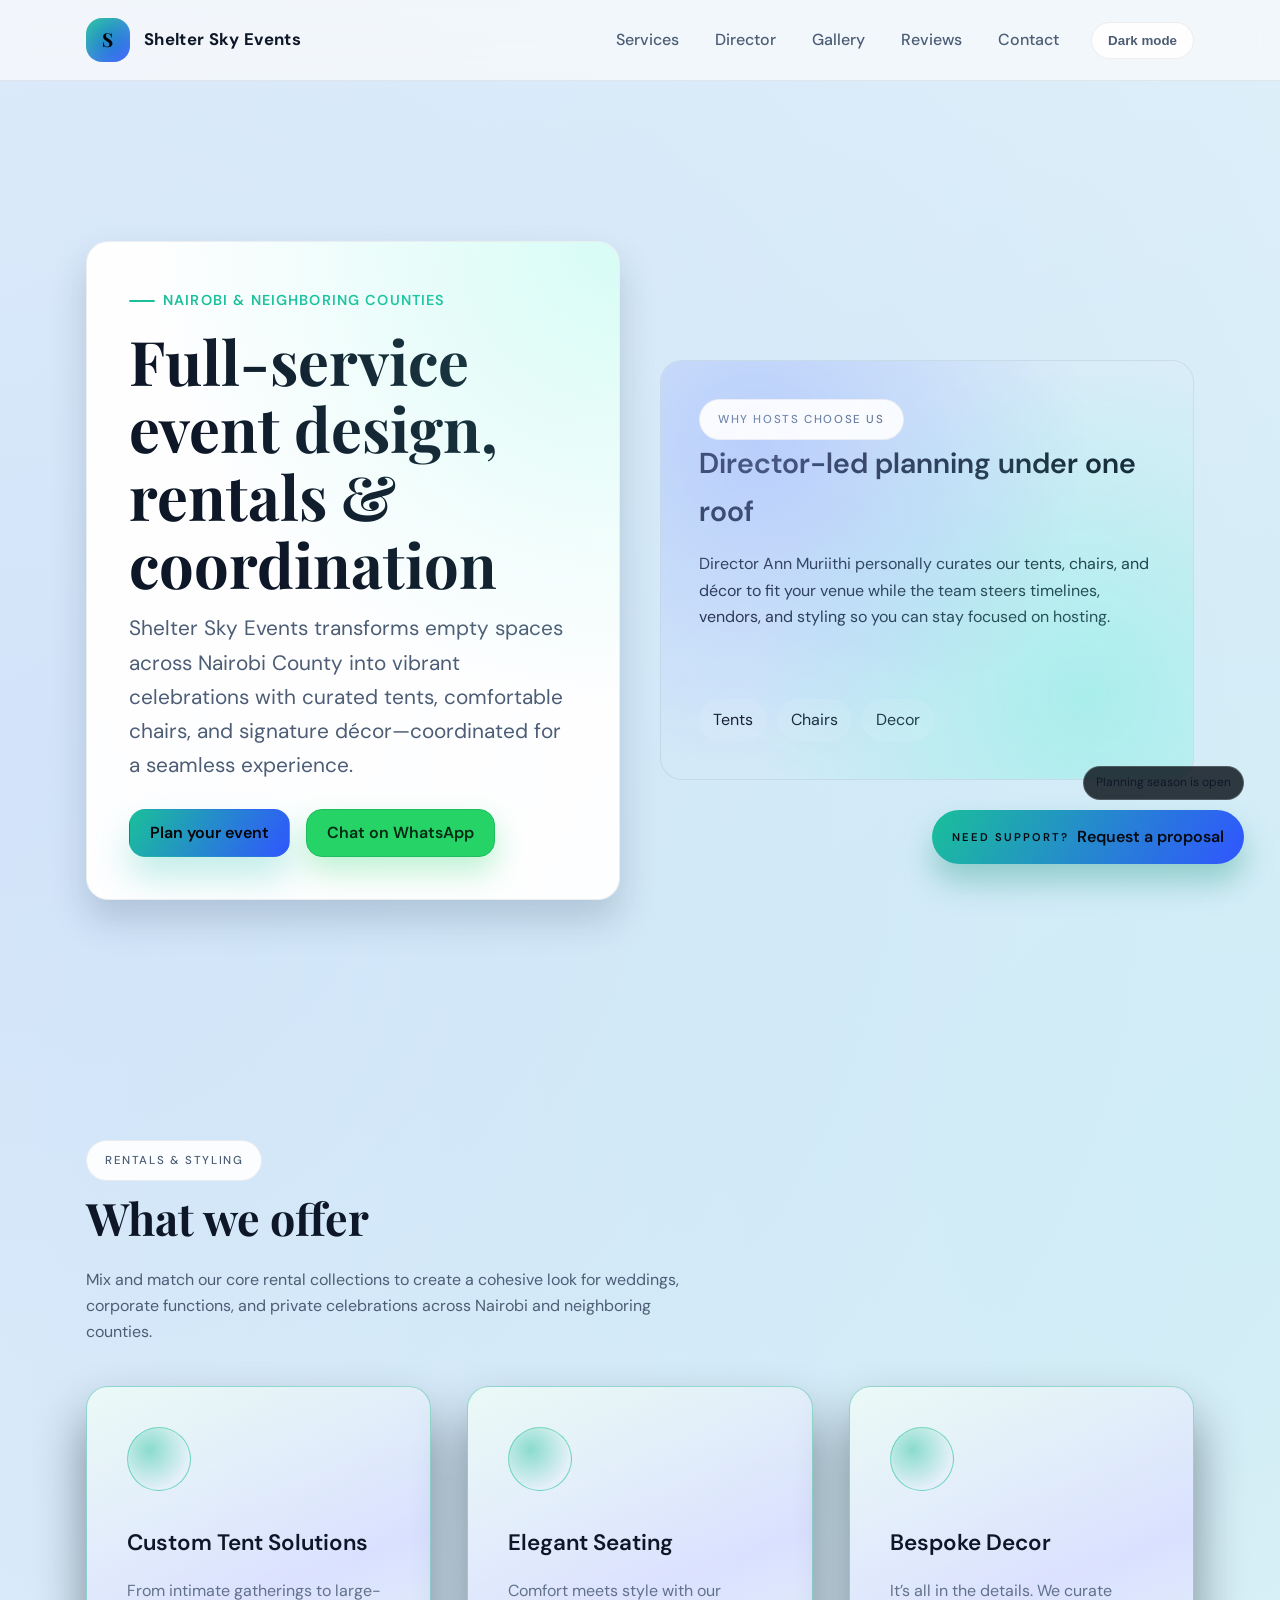
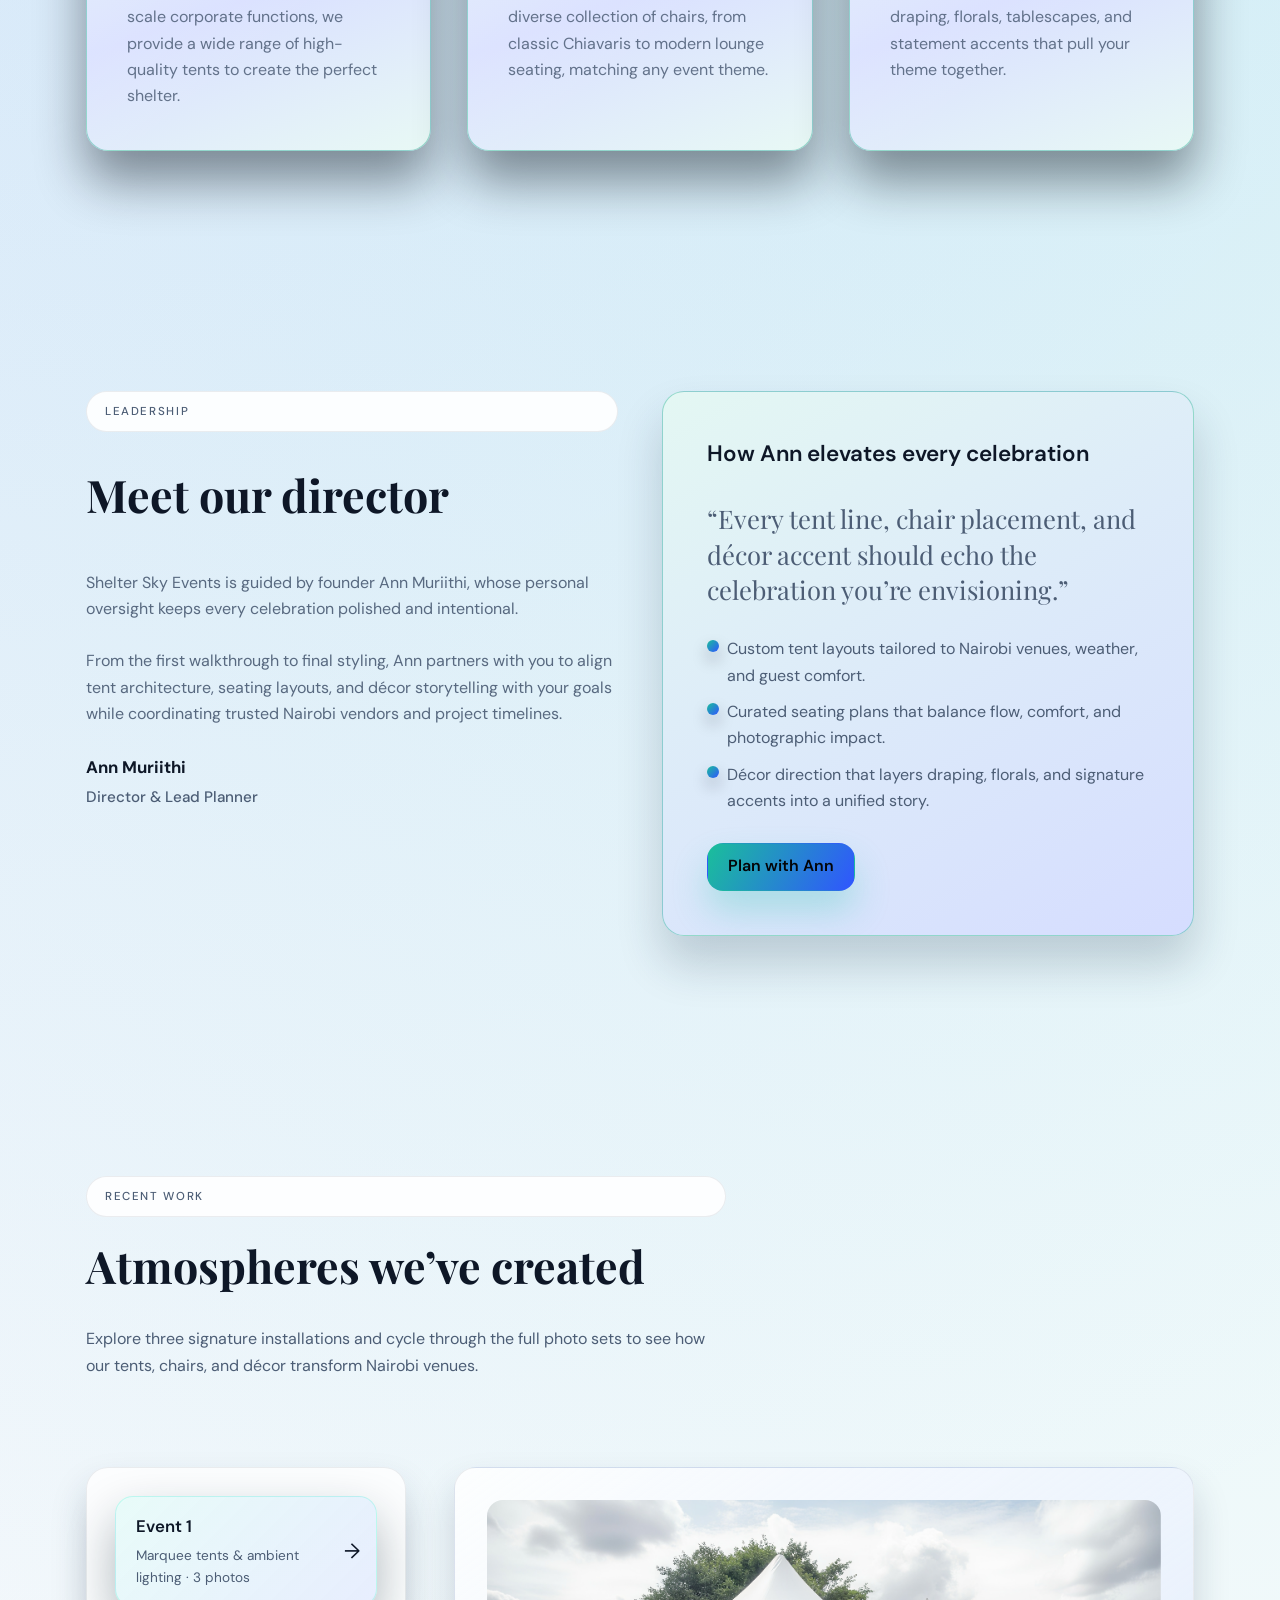
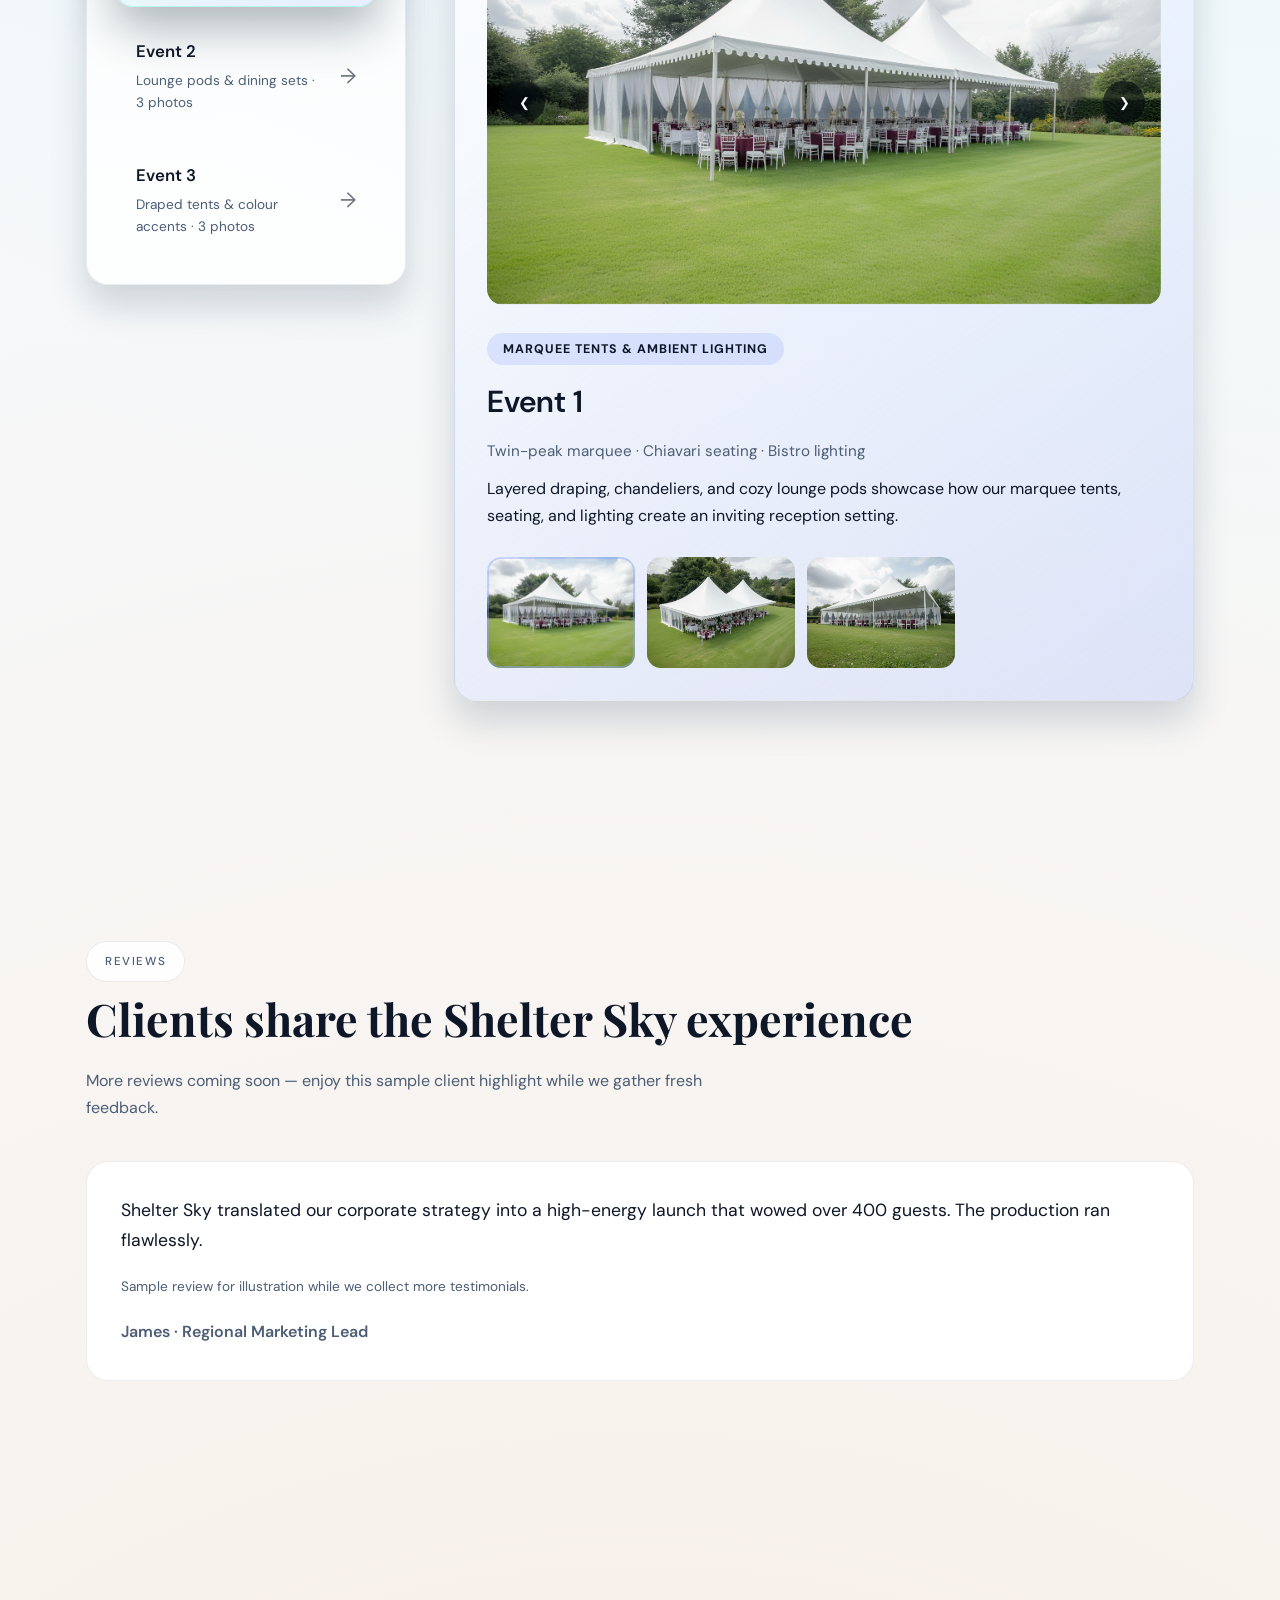
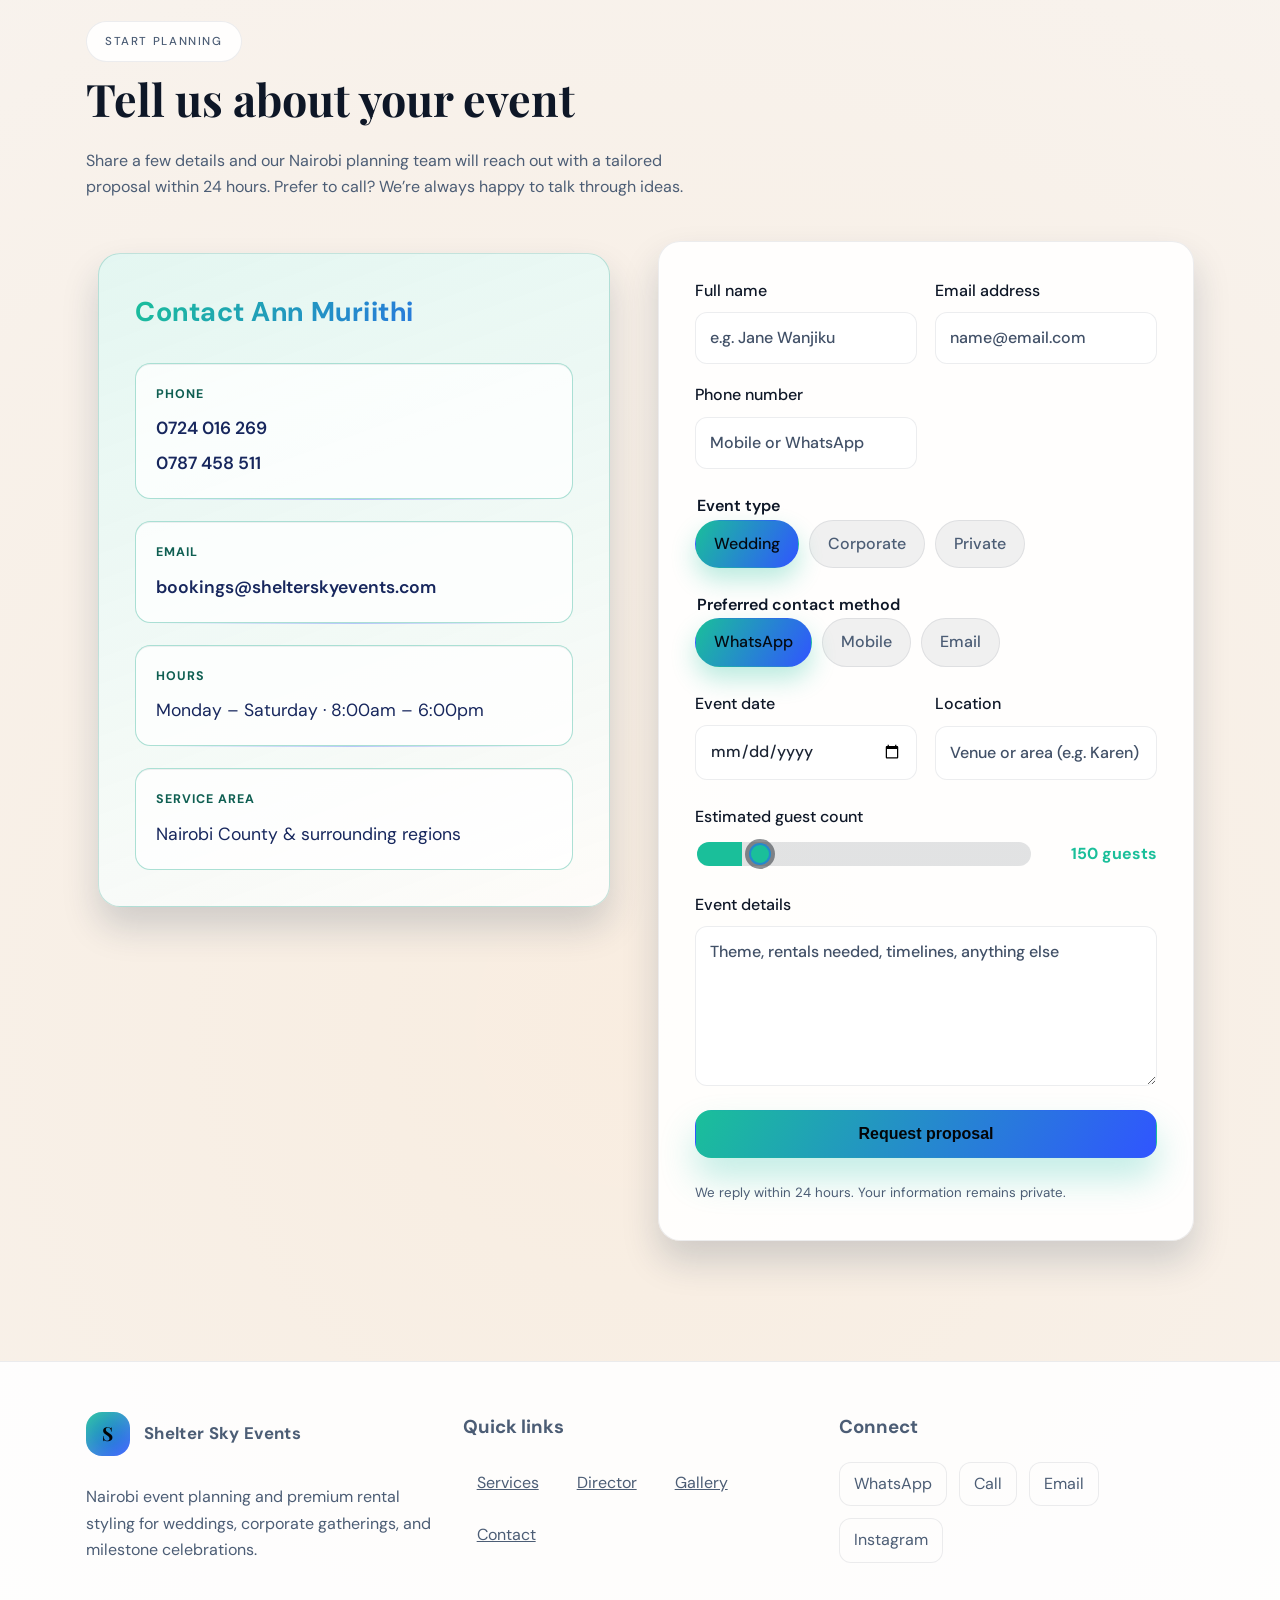
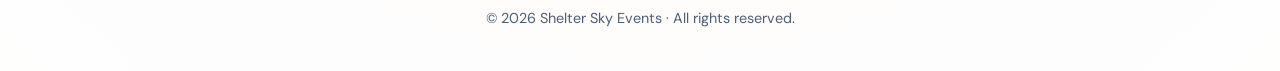
==== commit 00d9ca79: "Update index.html" ====
--- a/index.html
+++ b/index.html
@@ -913,12 +913,23 @@
         height: 100%;
         object-fit: cover;
         display: block;
-        transition: transform 320ms ease;
-      }
-
+        transition: transform 360ms ease;
+        transform: scale(1);
+        transform-origin: center;
+        will-change: transform;
+      }
+
+      .gallery-stage-media.is-zoomed img,
       .gallery-stage-media:hover img,
       .gallery-stage-media:focus-within img {
-        transform: scale(1.03);
+        transform: scale(1.08);
+      }
+
+      @media (prefers-reduced-motion: reduce) {
+        .gallery-stage-media,
+        .gallery-stage-media img {
+          transition: none;
+        }
       }
 
       .gallery-control {
@@ -2244,6 +2255,7 @@
       const eventTemplate = document.getElementById("gallery-event-template");
       const thumbsTemplate = document.getElementById("gallery-thumb-template");
       const stage = document.getElementById("gallery-stage");
+      const stageMedia = stage?.querySelector(".gallery-stage-media");
       const stageImage = document.getElementById("gallery-stage-image");
       const stageTag = document.getElementById("gallery-stage-tag");
       const stageTitle = document.getElementById("gallery-stage-title");
@@ -2255,6 +2267,55 @@
 
       let activeEventIndex = 0;
       let activeImageIndex = 0;
+      const gallerySection = document.getElementById("gallery");
+      let galleryInView = false;
+      const AUTO_ROTATE_INTERVAL = 6000;
+      const AUTO_ROTATE_RESUME_DELAY = 9000;
+      let autoRotateInterval = null;
+      let autoRotateResumeTimeout = null;
+
+      const clearAutoRotateResume = () => {
+        if (autoRotateResumeTimeout) {
+          clearTimeout(autoRotateResumeTimeout);
+          autoRotateResumeTimeout = null;
+        }
+      };
+
+      const stopAutoRotate = () => {
+        if (autoRotateInterval) {
+          clearInterval(autoRotateInterval);
+          autoRotateInterval = null;
+        }
+      };
+
+      const rotateToNextEvent = () => {
+        if (galleryEvents.length <= 1) return;
+        activeEventIndex = (activeEventIndex + 1) % galleryEvents.length;
+        activeImageIndex = 0;
+        updateEventButtons();
+        updateStage(true);
+      };
+
+      const scheduleAutoRotate = (delay = AUTO_ROTATE_INTERVAL) => {
+        stopAutoRotate();
+        clearAutoRotateResume();
+        if (!galleryInView || document.hidden || galleryEvents.length <= 1) {
+          return;
+        }
+        autoRotateResumeTimeout = window.setTimeout(() => {
+          autoRotateResumeTimeout = null;
+          if (!galleryInView || document.hidden) {
+            return;
+          }
+          rotateToNextEvent();
+          autoRotateInterval = window.setInterval(rotateToNextEvent, AUTO_ROTATE_INTERVAL);
+        }, delay);
+      };
+
+      const cancelAutoRotate = () => {
+        stopAutoRotate();
+        clearAutoRotateResume();
+      };
 
       const updateEventButtons = () => {
         const buttons = eventsContainer.querySelectorAll(".gallery-event-button");
@@ -2290,6 +2351,7 @@
             if (activeImageIndex === index) return;
             activeImageIndex = index;
             updateStage(false);
+            scheduleAutoRotate(AUTO_ROTATE_RESUME_DELAY);
           });
           thumbsContainer.appendChild(node);
         });
@@ -2347,6 +2409,7 @@
             updateEventButtons();
             updateStage(true);
             button.focus();
+            scheduleAutoRotate(AUTO_ROTATE_RESUME_DELAY);
           });
           eventsContainer.appendChild(node);
         });
@@ -2359,6 +2422,91 @@
         updateStage(true);
       } else {
         eventsContainer.innerHTML = "<p>No gallery events available.</p>";
+      }
+
+      const interactiveGalleryElements = [eventsContainer, stage];
+
+      interactiveGalleryElements.forEach((element) => {
+        element?.addEventListener("pointerenter", () => {
+          galleryInView = true;
+          scheduleAutoRotate(1200);
+        });
+        element?.addEventListener("pointerdown", () => {
+          cancelAutoRotate();
+        });
+        element?.addEventListener("pointerleave", () => {
+          if (galleryInView) {
+            scheduleAutoRotate(AUTO_ROTATE_INTERVAL);
+          }
+        });
+        element?.addEventListener("focusin", () => {
+          galleryInView = true;
+          cancelAutoRotate();
+        });
+        element?.addEventListener("focusout", () => {
+          if (galleryInView) {
+            scheduleAutoRotate(AUTO_ROTATE_RESUME_DELAY);
+          }
+        });
+      });
+
+      document.addEventListener("visibilitychange", () => {
+        if (document.hidden) {
+          cancelAutoRotate();
+        } else if (galleryInView) {
+          scheduleAutoRotate(1200);
+        }
+      });
+
+      if (gallerySection) {
+        const galleryObserver = new IntersectionObserver(
+          (entries) => {
+            entries.forEach((entry) => {
+              if (entry.target !== gallerySection) return;
+              if (entry.isIntersecting && entry.intersectionRatio > 0.35) {
+                galleryInView = true;
+                scheduleAutoRotate(1200);
+              } else {
+                galleryInView = false;
+                cancelAutoRotate();
+              }
+            });
+          },
+          { threshold: [0.2, 0.35, 0.6] }
+        );
+        galleryObserver.observe(gallerySection);
+      }
+
+      const resetStageZoom = () => {
+        stageMedia?.classList.remove("is-zoomed");
+      };
+
+      const activateStageZoom = () => {
+        stageMedia?.classList.add("is-zoomed");
+      };
+
+      stageMedia?.addEventListener("pointerenter", activateStageZoom);
+      stageMedia?.addEventListener("pointerleave", resetStageZoom);
+      stageMedia?.addEventListener("focusin", activateStageZoom);
+      stageMedia?.addEventListener("focusout", resetStageZoom);
+      stageMedia?.addEventListener("touchstart", activateStageZoom, {
+        passive: true,
+      });
+      stageMedia?.addEventListener("touchend", resetStageZoom);
+      stageMedia?.addEventListener("touchcancel", resetStageZoom);
+
+      if (stageMedia) {
+        const stageZoomObserver = new IntersectionObserver(
+          (entries) => {
+            entries.forEach((entry) => {
+              if (!entry.isIntersecting) {
+                resetStageZoom();
+              }
+            });
+          },
+          { threshold: 0.1 }
+        );
+        stageZoomObserver.observe(stageMedia);
       }
 
       const stepImage = (direction) => {
@@ -2369,16 +2517,24 @@
         updateStage(false);
       };
 
-      prevButton.addEventListener("click", () => stepImage(-1));
-      nextButton.addEventListener("click", () => stepImage(1));
+      prevButton.addEventListener("click", () => {
+        stepImage(-1);
+        scheduleAutoRotate(AUTO_ROTATE_RESUME_DELAY);
+      });
+      nextButton.addEventListener("click", () => {
+        stepImage(1);
+        scheduleAutoRotate(AUTO_ROTATE_RESUME_DELAY);
+      });
 
       stage.addEventListener("keydown", (event) => {
         if (event.key === "ArrowLeft") {
           event.preventDefault();
           stepImage(-1);
+          scheduleAutoRotate(AUTO_ROTATE_RESUME_DELAY);
         } else if (event.key === "ArrowRight") {
           event.preventDefault();
           stepImage(1);
+          scheduleAutoRotate(AUTO_ROTATE_RESUME_DELAY);
         }
       });
 
@@ -2398,6 +2554,7 @@
             updateEventButtons();
             updateStage(true);
             buttons[activeEventIndex].focus();
+            scheduleAutoRotate(AUTO_ROTATE_RESUME_DELAY);
             break;
           case "ArrowLeft":
           case "ArrowUp":
@@ -2408,6 +2565,7 @@
             updateEventButtons();
             updateStage(true);
             buttons[activeEventIndex].focus();
+            scheduleAutoRotate(AUTO_ROTATE_RESUME_DELAY);
             break;
           case "Home":
             event.preventDefault();
@@ -2416,6 +2574,7 @@
             updateEventButtons();
             updateStage(true);
             buttons[activeEventIndex].focus();
+            scheduleAutoRotate(AUTO_ROTATE_RESUME_DELAY);
             break;
           case "End":
             event.preventDefault();
@@ -2424,6 +2583,7 @@
             updateEventButtons();
             updateStage(true);
             buttons[activeEventIndex].focus();
+            scheduleAutoRotate(AUTO_ROTATE_RESUME_DELAY);
             break;
           default:
         }
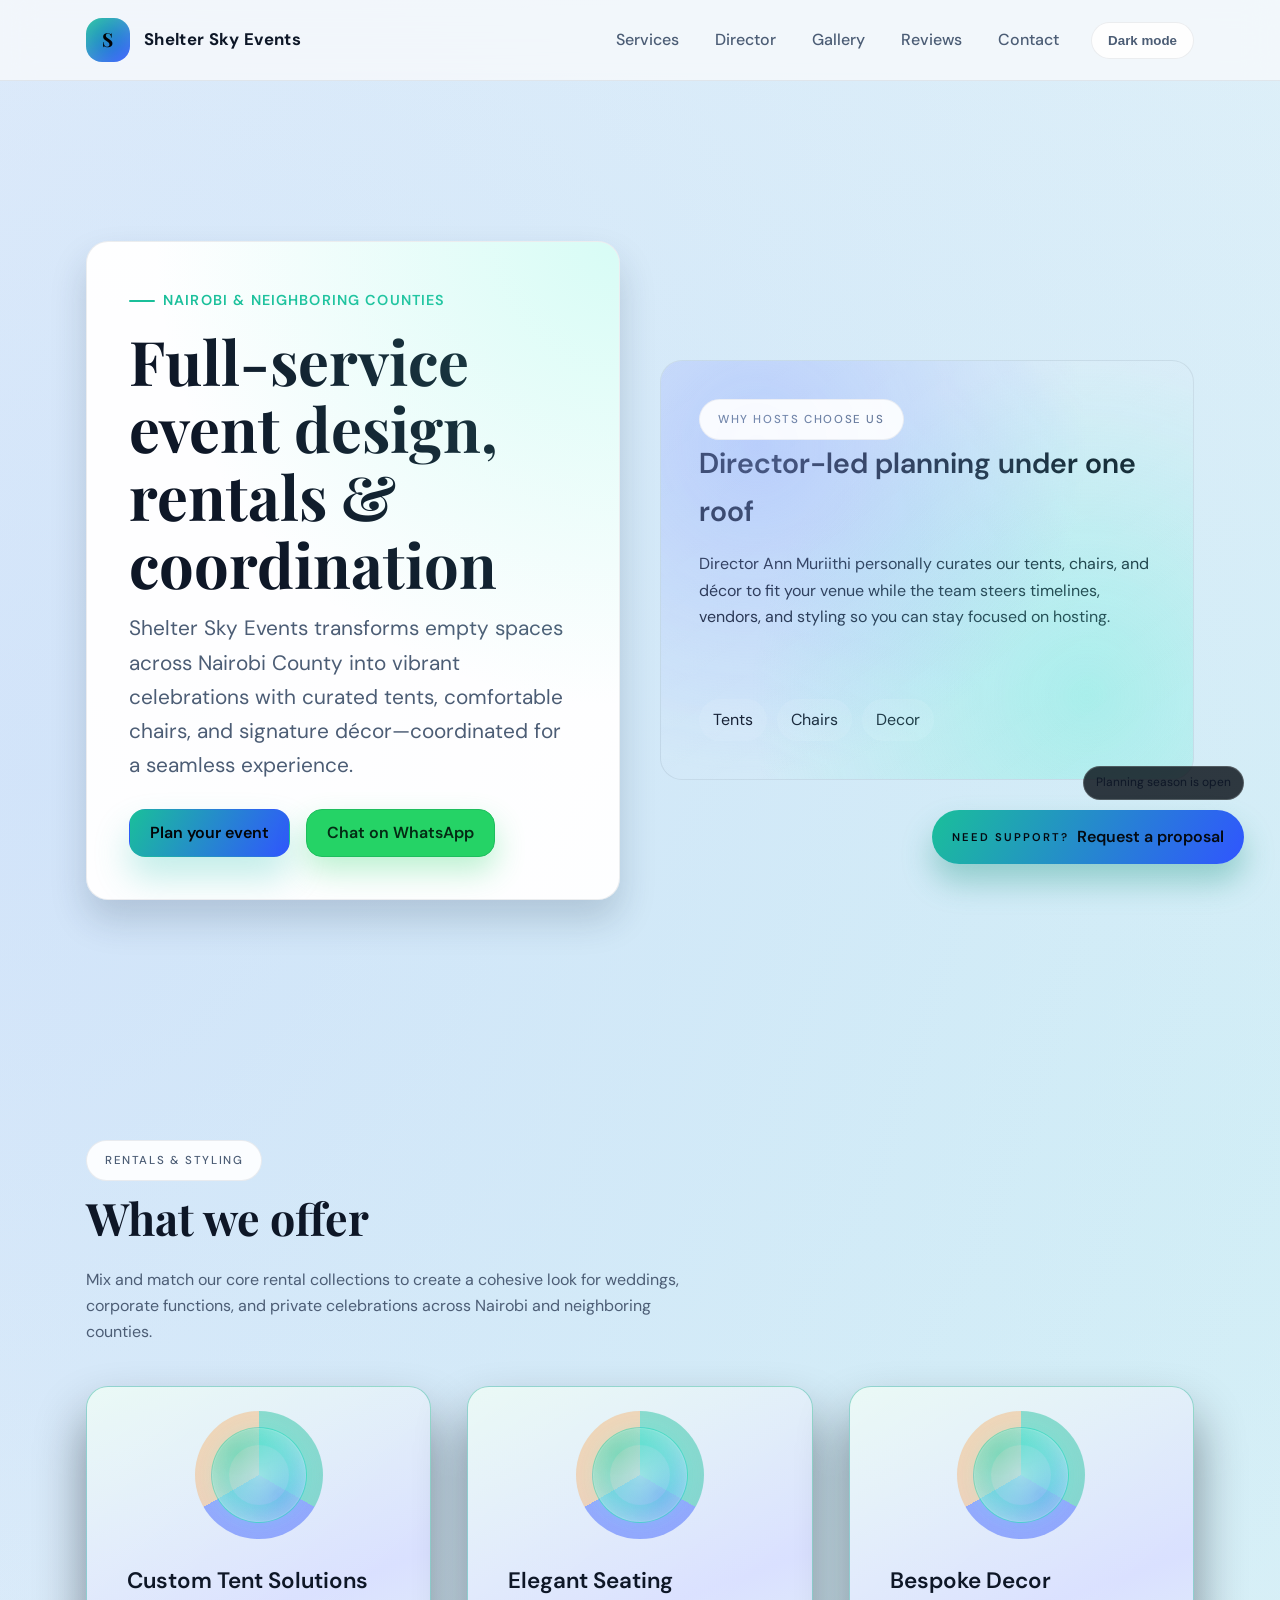
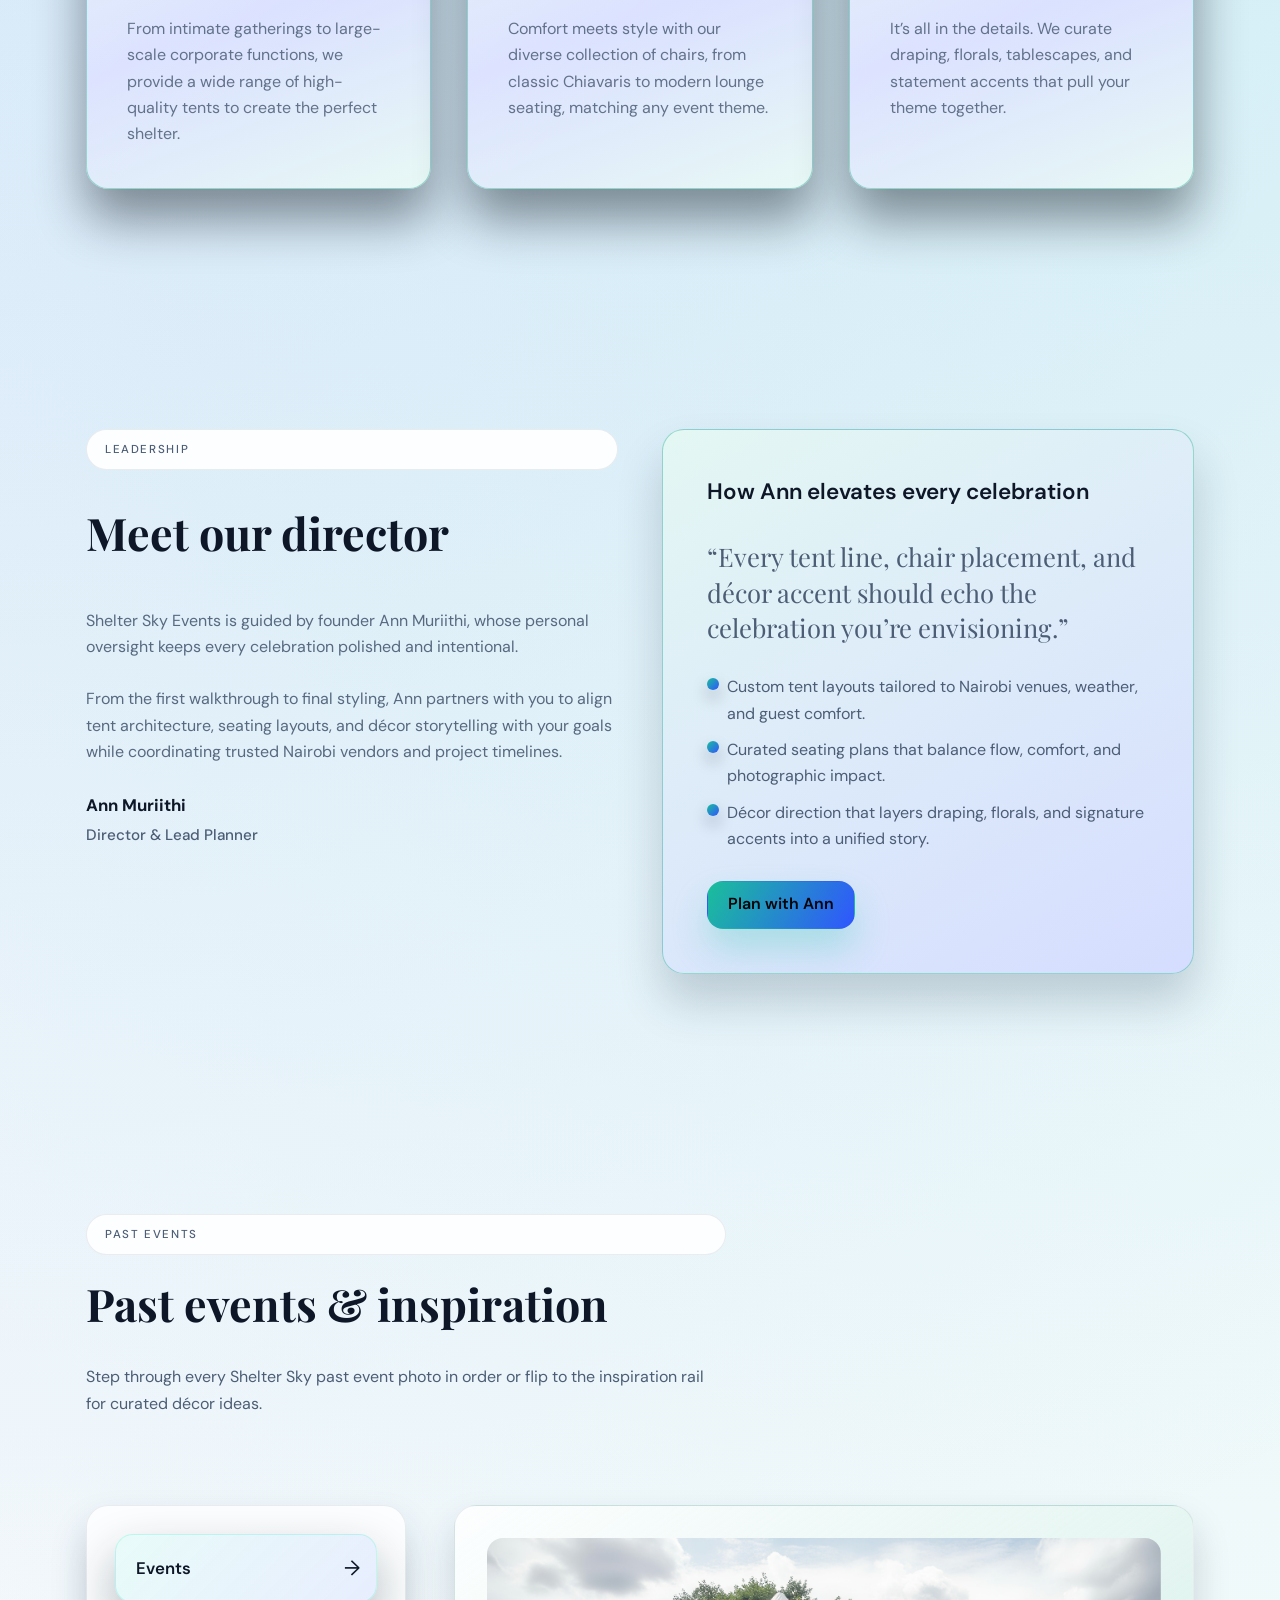
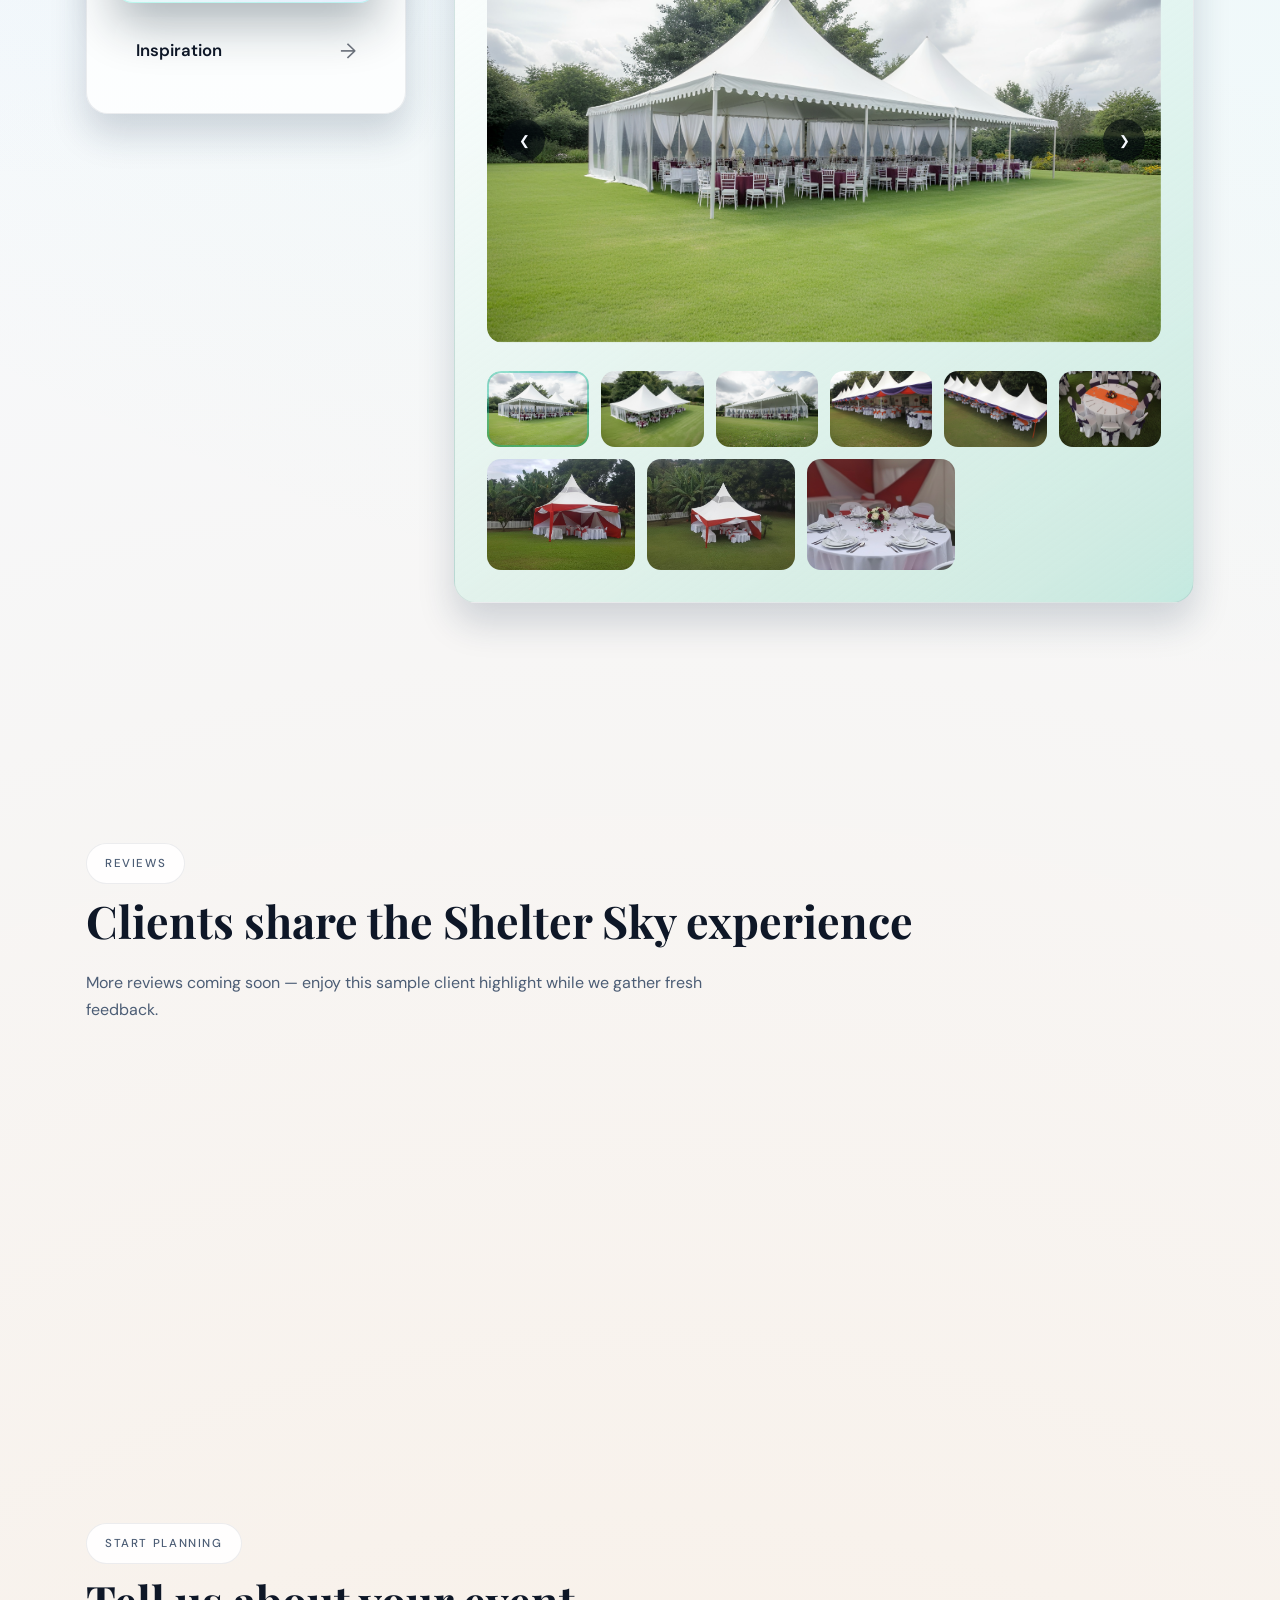
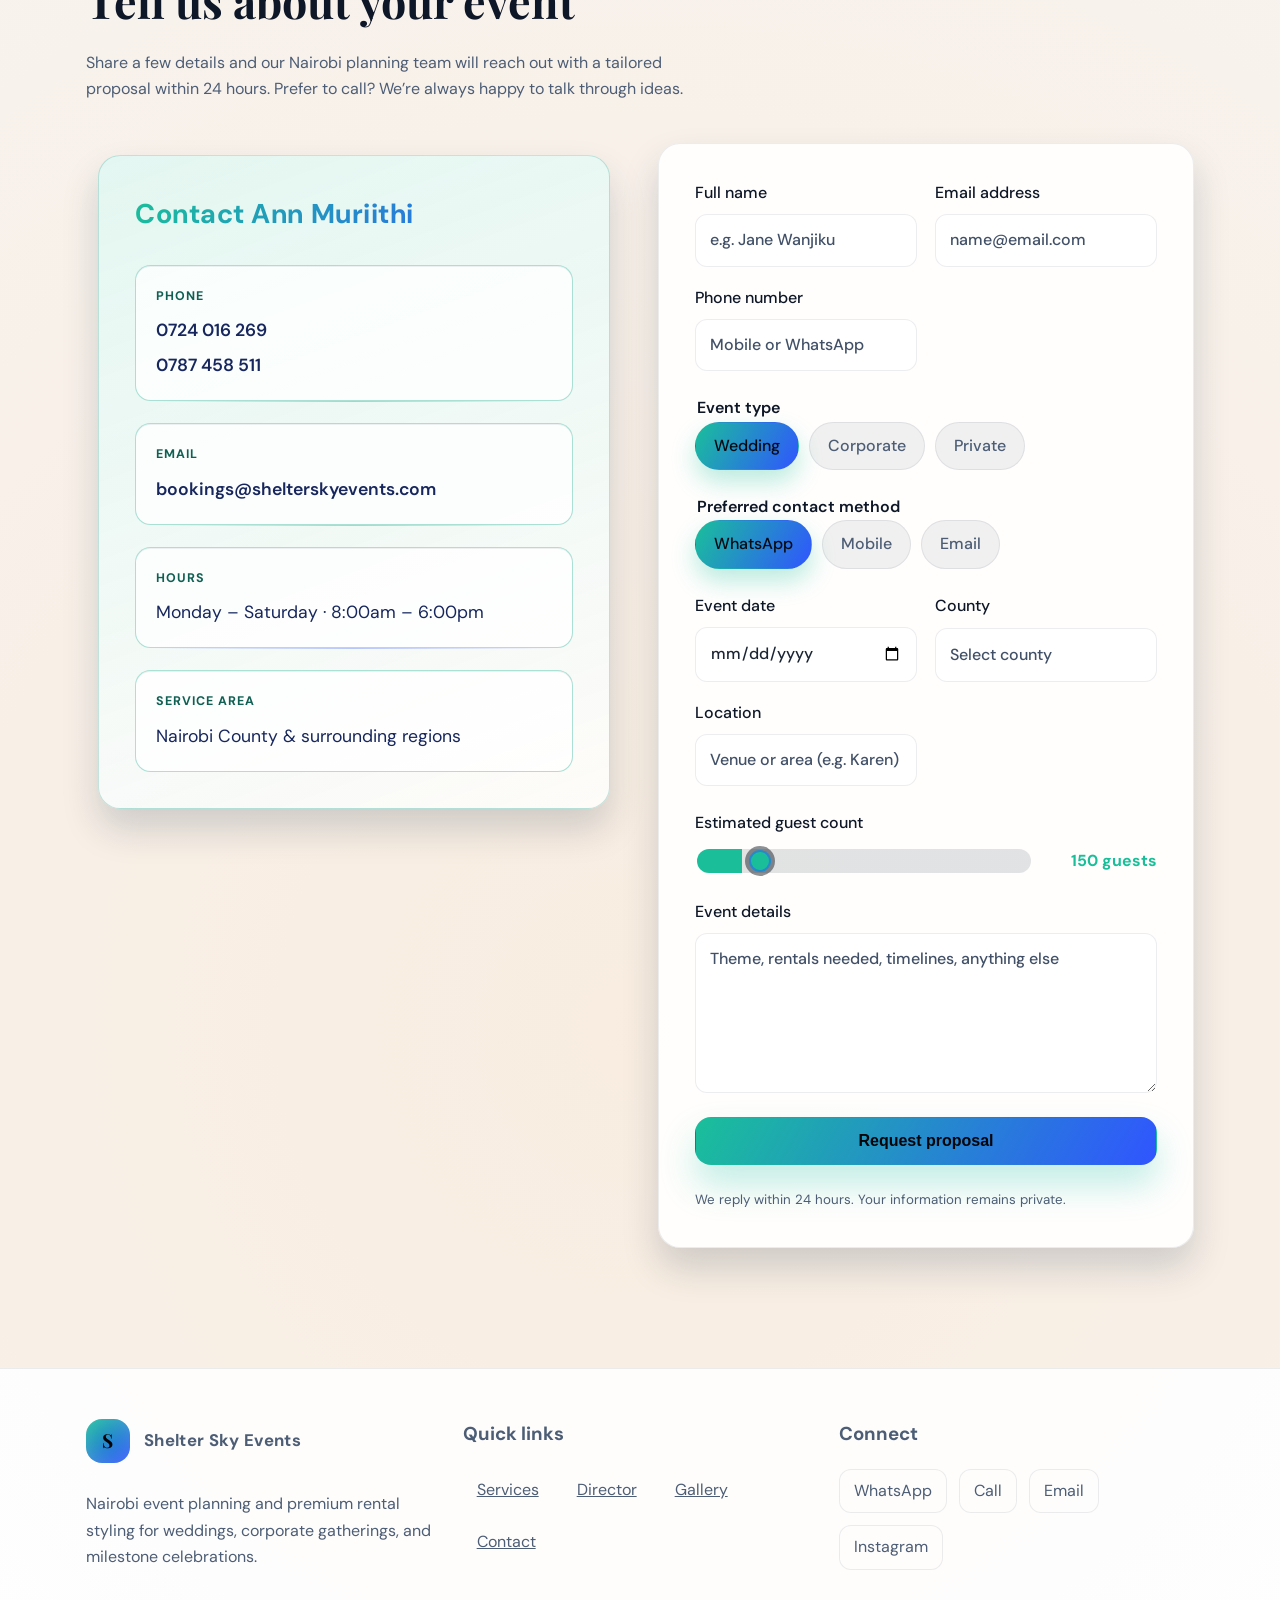
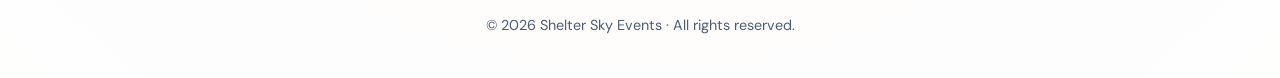
==== commit 9bdf9eed: "Update index.html" ====
--- a/index.html
+++ b/index.html
@@ -566,15 +566,79 @@
       }
 
       .service-icon {
-        width: 64px;
-        height: 64px;
+        position: relative;
+        width: clamp(84px, 9vw, 96px);
+        height: clamp(84px, 9vw, 96px);
         border-radius: 50%;
-        background: radial-gradient(circle at 35% 35%, color-mix(in srgb, var(--brand) 45%, transparent), transparent 70%);
-        border: 1px solid color-mix(in srgb, var(--brand) 55%, transparent 45%);
+        background: radial-gradient(circle at 28% 28%, color-mix(in srgb, var(--brand) 70%, transparent 30%), transparent 75%),
+          radial-gradient(circle at 70% 70%, color-mix(in srgb, var(--brand-2) 45%, transparent 55%), transparent 80%),
+          color-mix(in srgb, var(--surface-strong) 65%, var(--brand) 35%);
+        border: 1px solid color-mix(in srgb, var(--brand) 60%, transparent 40%);
         display: grid;
         place-items: center;
-        margin-bottom: 18px;
-        box-shadow: inset 0 0 0 1px rgba(255, 255, 255, 0.08);
+        margin: 0 auto 24px;
+        box-shadow: inset 0 0 0 1px rgba(255, 255, 255, 0.1), 0 0 18px rgba(93, 242, 214, 0.18);
+        overflow: visible;
+        isolation: isolate;
+        animation: orb-spin 14s linear infinite;
+      }
+
+      .service-icon::before,
+      .service-icon::after {
+        content: "";
+        position: absolute;
+        inset: 0;
+        border-radius: 50%;
+        pointer-events: none;
+      }
+
+      .service-icon::before {
+        inset: -18%;
+        background: conic-gradient(
+          from 0deg,
+          color-mix(in srgb, var(--brand) 70%, transparent 30%) 0deg 120deg,
+          color-mix(in srgb, var(--brand-2) 68%, transparent 32%) 120deg 240deg,
+          color-mix(in srgb, var(--accent) 55%, transparent 45%) 240deg 360deg
+        );
+        mix-blend-mode: screen;
+        opacity: 0.65;
+        animation: orb-spin 10s linear infinite;
+      }
+
+      .service-icon::after {
+        inset: 18%;
+        background: radial-gradient(circle, rgba(255, 255, 255, 0.35), rgba(255, 255, 255, 0));
+        box-shadow: 0 0 22px rgba(93, 242, 214, 0.4);
+        animation: orb-pulse 3.2s ease-in-out infinite;
+      }
+
+      @keyframes orb-spin {
+        from {
+          transform: rotate(0deg);
+        }
+        to {
+          transform: rotate(360deg);
+        }
+      }
+
+      @keyframes orb-pulse {
+        0%,
+        100% {
+          transform: scale(0.92);
+          opacity: 0.85;
+        }
+        50% {
+          transform: scale(1.05);
+          opacity: 1;
+        }
+      }
+
+      @media (prefers-reduced-motion: reduce) {
+        .service-icon,
+        .service-icon::before,
+        .service-icon::after {
+          animation: none;
+        }
       }
 
       .service-card h3 {
@@ -841,20 +905,10 @@
           background var(--transition), box-shadow var(--transition);
       }
 
-      .gallery-event-button .label {
-        display: grid;
-        gap: 4px;
-        text-align: left;
-      }
-
-      .gallery-event-button .label strong {
+      .gallery-event-button strong {
         font-weight: 600;
         font-size: 1.05rem;
-      }
-
-      .gallery-event-button .label span {
-        color: var(--muted);
-        font-size: 0.85rem;
+        text-align: left;
       }
 
       .gallery-event-button .chevron {
@@ -967,39 +1021,6 @@
         right: 16px;
       }
 
-      .gallery-stage-info {
-        display: grid;
-        gap: 12px;
-      }
-
-      .gallery-stage-tag {
-        justify-self: start;
-        padding: 6px 16px;
-        border-radius: 999px;
-        background: color-mix(in srgb, var(--gallery-accent) 24%, transparent 76%);
-        color: inherit;
-        font-size: 0.78rem;
-        letter-spacing: 0.08em;
-        text-transform: uppercase;
-        font-weight: 700;
-      }
-
-      .gallery-stage-title {
-        margin: 0;
-        font-size: clamp(1.35rem, 2.6vw, 1.9rem);
-        font-weight: 600;
-      }
-
-      .gallery-stage-meta {
-        margin: 0;
-        color: var(--muted);
-        font-size: 0.95rem;
-      }
-
-      .gallery-stage-description {
-        margin: 0;
-        max-width: 60ch;
-      }
 
       .gallery-thumbs {
         display: flex;
@@ -1861,21 +1882,19 @@
         <section id="gallery" aria-labelledby="gallery-title">
           <div class="container gallery">
             <div class="gallery-header">
-              <span class="pill">Recent work</span>
-              <h2 class="section-title" id="gallery-title">Atmospheres we’ve created</h2>
+              <span class="pill">Past events</span>
+              <h2 class="section-title" id="gallery-title">Past events &amp; inspiration</h2>
               <p class="section-subtitle">
-                Explore three signature installations and cycle through the full photo sets to see how our tents, chairs, and décor
-                transform Nairobi venues.
+                Step through every Shelter Sky past event photo in order or flip to the inspiration rail for curated décor ideas.
               </p>
             </div>
             <div class="gallery-layout">
-              <div class="gallery-events" id="gallery-events" role="tablist" aria-label="Past event showcases"></div>
+              <div class="gallery-events" id="gallery-events" role="tablist" aria-label="Gallery collections"></div>
               <div
                 class="gallery-stage"
                 id="gallery-stage"
                 role="tabpanel"
                 aria-live="polite"
-                aria-labelledby="gallery-stage-title"
                 tabindex="0"
               >
                 <div class="gallery-stage-media">
@@ -1886,12 +1905,6 @@
                   <button class="gallery-control next" type="button" id="gallery-next" aria-label="Next photo">
                     <span aria-hidden="true">&#10095;</span>
                   </button>
-                </div>
-                <div class="gallery-stage-info">
-                  <span class="gallery-stage-tag" id="gallery-stage-tag"></span>
-                  <h3 class="gallery-stage-title" id="gallery-stage-title"></h3>
-                  <p class="gallery-stage-meta" id="gallery-stage-meta"></p>
-                  <p class="gallery-stage-description" id="gallery-stage-description"></p>
                 </div>
                 <div class="gallery-thumbs" id="gallery-thumbs" role="list"></div>
               </div>
@@ -2021,6 +2034,17 @@
                     Event date
                     <input id="eventDate" name="eventDate" type="date" lang="en-GB" placeholder="dd/mm/yyyy" />
                   </label>
+                  <label for="eventCounty">
+                    County
+                    <input
+                      id="eventCounty"
+                      name="county"
+                      type="text"
+                      list="kenyanCounties"
+                      placeholder="Select county"
+                      autocomplete="address-level1"
+                    />
+                  </label>
                   <label for="eventLocation">
                     Location
                     <input
@@ -2032,6 +2056,55 @@
                     />
                   </label>
                 </div>
+                <datalist id="kenyanCounties">
+                  <option value="Mombasa"></option>
+                  <option value="Kwale"></option>
+                  <option value="Kilifi"></option>
+                  <option value="Tana River"></option>
+                  <option value="Lamu"></option>
+                  <option value="Taita-Taveta"></option>
+                  <option value="Garissa"></option>
+                  <option value="Wajir"></option>
+                  <option value="Mandera"></option>
+                  <option value="Marsabit"></option>
+                  <option value="Isiolo"></option>
+                  <option value="Meru"></option>
+                  <option value="Tharaka-Nithi"></option>
+                  <option value="Embu"></option>
+                  <option value="Kitui"></option>
+                  <option value="Machakos"></option>
+                  <option value="Makueni"></option>
+                  <option value="Nyandarua"></option>
+                  <option value="Nyeri"></option>
+                  <option value="Kirinyaga"></option>
+                  <option value="Murang&#39;a"></option>
+                  <option value="Kiambu"></option>
+                  <option value="Turkana"></option>
+                  <option value="West Pokot"></option>
+                  <option value="Samburu"></option>
+                  <option value="Trans Nzoia"></option>
+                  <option value="Uasin Gishu"></option>
+                  <option value="Elgeyo-Marakwet"></option>
+                  <option value="Nandi"></option>
+                  <option value="Baringo"></option>
+                  <option value="Laikipia"></option>
+                  <option value="Nakuru"></option>
+                  <option value="Narok"></option>
+                  <option value="Kajiado"></option>
+                  <option value="Kericho"></option>
+                  <option value="Bomet"></option>
+                  <option value="Kakamega"></option>
+                  <option value="Vihiga"></option>
+                  <option value="Bungoma"></option>
+                  <option value="Busia"></option>
+                  <option value="Siaya"></option>
+                  <option value="Kisumu"></option>
+                  <option value="Homa Bay"></option>
+                  <option value="Migori"></option>
+                  <option value="Kisii"></option>
+                  <option value="Nyamira"></option>
+                  <option value="Nairobi"></option>
+                </datalist>
                 <div class="form-field">
                   <label for="guestCount">Estimated guest count</label>
                   <div class="slider-control">
@@ -2116,10 +2189,7 @@
 
     <template id="gallery-event-template">
       <button class="gallery-event-button" type="button" role="tab" aria-selected="false">
-        <div class="label">
-          <strong></strong>
-          <span></span>
-        </div>
+        <strong></strong>
         <span class="chevron" aria-hidden="true">&#8594;</span>
       </button>
     </template>
@@ -2156,7 +2226,7 @@
         testimonialContainer.appendChild(node);
       });
 
-      const galleryFiles = [
+      const galleryPhotoFiles = [
         "Event1_Image1.JPG",
         "Event1_Image2.JPG",
         "Event1_Image3.JPG",
@@ -2168,86 +2238,68 @@
         "Event3_Image3.JPG",
       ];
 
+      const inspirationFiles = [
+        "Inspiration_Image1.JPG",
+        "Inspiration_Image2.JPG",
+        "Inspiration_Image3.JPG",
+      ];
+
       const rootStyles = getComputedStyle(document.documentElement);
       const defaultAccent = rootStyles.getPropertyValue("--brand") || "#5df2d6";
 
-      const eventDescriptions = {
-        Event1: {
-          title: "Event 1",
-          tag: "Marquee tents & ambient lighting",
-          meta: "Twin-peak marquee · Chiavari seating · Bistro lighting",
-          description:
-            "Layered draping, chandeliers, and cozy lounge pods showcase how our marquee tents, seating, and lighting create an inviting reception setting.",
+      const eventAltText = {
+        "Event1_Image1.JPG": "Golden-hour view of a twin-peak marquee tent on a manicured lawn with banquet tables set beneath.",
+        "Event1_Image2.JPG": "Interior of the marquee with warm uplighting, round tables, and crystal chandeliers suspended above the dance floor.",
+        "Event1_Image3.JPG": "Evening stretch tent with clear side walls revealing guests dining under twinkling bistro lights.",
+        "Event2_Image1.JPG": "Round guest table layered with burgundy linens, white chiavari chairs, and lush floral centerpieces.",
+        "Event2_Image2.JPG": "Series of pagoda tents draped in Shelter Sky colours framing relaxed lounge seating and cocktail tables.",
+        "Event2_Image3.JPG": "Overhead view of aligned pagoda tents and seating pods creating a mini event village on the lawn.",
+        "Event3_Image1.JPG": "Circular reception table with orange runner, floral centerpiece, and white chairs tied with purple sashes.",
+        "Event3_Image2.JPG": "Intimate red and white pagoda lounge dressed with ceiling draping, round tables, and ambient lighting.",
+        "Event3_Image3.JPG": "Bird’s-eye view of a pagoda tent with alternating red and white panels anchoring the celebration lawn.",
+      };
+
+      const inspirationAltText = {
+        "Inspiration_Image1.JPG": "Inspiration board featuring a breezy marquee tent entrance with layered draping.",
+        "Inspiration_Image2.JPG": "Mood-board shot with white chiavari seating and teal linen styling.",
+        "Inspiration_Image3.JPG": "Decor vignette highlighting string lighting and ambient lounge décor.",
+      };
+
+      const galleryCollections = [
+        {
+          id: "events",
+          title: "Events",
+          accent: defaultAccent,
+          directory: "Assets/gallery/photos",
+          files: galleryPhotoFiles,
+          altTextMap: eventAltText,
+        },
+        {
+          id: "inspiration",
+          title: "Inspiration",
           accent: "#8da6ff",
-          altText: [
-            "Golden-hour view of a twin-peak marquee tent on a manicured lawn with banquet tables set beneath.",
-            "Interior of the marquee with warm uplighting, round tables, and crystal chandeliers suspended above the dance floor.",
-            "Evening stretch tent with clear side walls revealing guests dining under twinkling bistro lights.",
-          ],
+          directory: "Assets/gallery/Inspiration",
+          files: inspirationFiles,
+          altTextMap: inspirationAltText,
         },
-        Event2: {
-          title: "Event 2",
-          tag: "Lounge pods & dining sets",
-          meta: "Pagoda tents · Lounge furniture · Dining layouts",
-          description:
-            "Modular seating clusters, shaded pagodas, and styled dining tables highlight the mix of tenting, lounge chairs, and décor we provide for corporate socials.",
-          accent: "#5df2d6",
-          altText: [
-            "Round guest table layered with burgundy linens, white chiavari chairs, and lush floral centerpieces.",
-            "Series of pagoda tents draped in Shelter Sky colours framing relaxed lounge seating and cocktail tables.",
-            "Overhead view of aligned pagoda tents and seating pods creating a mini event village on the lawn.",
-          ],
-        },
-        Event3: {
-          title: "Event 3",
-          tag: "Draped tents & colour accents",
-          meta: "Pagoda pavilion · Sashed chairs · Statement draping",
-          description:
-            "Patterned textiles, colour-blocked chair sashes, and layered draping demonstrate our décor styling and tent dressing capabilities.",
-          accent: "#ff9f47",
-          altText: [
-            "Circular reception table with orange runner, floral centerpiece, and white chairs tied with purple sashes.",
-            "Intimate red and white pagoda lounge dressed with ceiling draping, round tables, and ambient lighting.",
-            "Bird’s-eye view of a pagoda tent with alternating red and white panels anchoring the celebration lawn.",
-          ],
-        },
-      };
-
-      const buildGalleryEvents = () => {
-        const grouped = galleryFiles.reduce((acc, file) => {
-          const match = file.match(/(Event\d+)_Image(\d+)/i);
-          if (!match) {
-            return acc;
-          }
-          const [, eventId, position] = match;
-          acc[eventId] = acc[eventId] || [];
-          acc[eventId].push({ file, position: Number(position) });
-          return acc;
-        }, {});
-
-        return Object.entries(grouped)
-          .map(([eventId, items]) => {
-            const { altText = [], accent, ...details } = eventDescriptions[eventId] ?? {};
-            items.sort((a, b) => a.position - b.position);
-            const images = items.map((item, index) => ({
-              src: `Assets/gallery/photos/${item.file}`,
-              alt:
-                altText[index] ?? `${details.title ?? eventId} highlight ${index + 1}`,
+      ];
+
+      const buildGalleryEvents = () =>
+        galleryCollections
+          .map(({ files = [], directory, altTextMap = {}, ...collection }) => {
+            const orderedFiles = files
+              .slice()
+              .sort((a, b) => a.localeCompare(b, undefined, { numeric: true, sensitivity: "base" }));
+            const images = orderedFiles.map((file, index) => ({
+              src: `${directory}/${file}`,
+              alt: altTextMap[file] ?? `${collection.title} highlight ${index + 1}`,
             }));
             return {
-              id: eventId,
-              title: details.title ?? eventId,
-              tag: details.tag ?? "Event showcase",
-              meta:
-                details.meta ??
-                `${items.length} photo${items.length > 1 ? "s" : ""}`,
-              description: details.description ?? "",
-              accent: accent ?? defaultAccent,
+              ...collection,
               images,
             };
           })
-          .sort((a, b) => a.id.localeCompare(b.id));
-      };
+          .filter((collection) => collection.images.length);
 
       const galleryEvents = buildGalleryEvents();
 
@@ -2257,10 +2309,6 @@
       const stage = document.getElementById("gallery-stage");
       const stageMedia = stage?.querySelector(".gallery-stage-media");
       const stageImage = document.getElementById("gallery-stage-image");
-      const stageTag = document.getElementById("gallery-stage-tag");
-      const stageTitle = document.getElementById("gallery-stage-title");
-      const stageMeta = document.getElementById("gallery-stage-meta");
-      const stageDescription = document.getElementById("gallery-stage-description");
       const thumbsContainer = document.getElementById("gallery-thumbs");
       const prevButton = document.getElementById("gallery-prev");
       const nextButton = document.getElementById("gallery-next");
@@ -2368,13 +2416,6 @@
         stage.style.setProperty("--gallery-accent", currentEvent.accent);
         stageImage.src = image?.src ?? "";
         stageImage.alt = image?.alt ?? currentEvent.title;
-        stageTag.textContent = currentEvent.tag;
-        stageTag.hidden = !currentEvent.tag;
-        stageTitle.textContent = currentEvent.title;
-        stageMeta.textContent = currentEvent.meta;
-        stageMeta.hidden = !currentEvent.meta;
-        stageDescription.textContent = currentEvent.description;
-        stageDescription.hidden = !currentEvent.description;
         stage.setAttribute(
           "aria-label",
           `${currentEvent.title} photo ${activeImageIndex + 1} of ${currentEvent.images.length}`
@@ -2393,14 +2434,16 @@
           const node = eventTemplate.content.cloneNode(true);
           const button = node.querySelector(".gallery-event-button");
           button.dataset.index = String(index);
-          button.querySelector("strong").textContent = event.title;
-          const subtitleParts = [event.tag];
-          subtitleParts.push(
-            `${event.images.length} photo${event.images.length > 1 ? "s" : ""}`
+          const titleEl = button.querySelector("strong");
+          if (titleEl) {
+            titleEl.textContent = event.title;
+          }
+          button.setAttribute(
+            "aria-label",
+            `${event.title} gallery (${event.images.length} photo${
+              event.images.length > 1 ? "s" : ""
+            })`
           );
-          button.querySelector(".label span").textContent = subtitleParts
-            .filter(Boolean)
-            .join(" · ");
           button.setAttribute("aria-controls", "gallery-stage");
           button.addEventListener("click", () => {
             if (activeEventIndex === index) return;
@@ -2765,6 +2808,7 @@
           data.name ? `My name is ${data.name}.` : "",
           data.eventType ? `Event type: ${data.eventType}` : "",
           data.eventDate ? `Preferred date: ${formatEventDate(data.eventDate)}` : "",
+          data.county ? `County: ${data.county}` : "",
           data.location ? `Location: ${data.location}` : "",
           data.guestCount ? `Estimated guests: ${Number(data.guestCount).toLocaleString()}` : "",
           data.details ? `Event details: ${data.details}` : "",
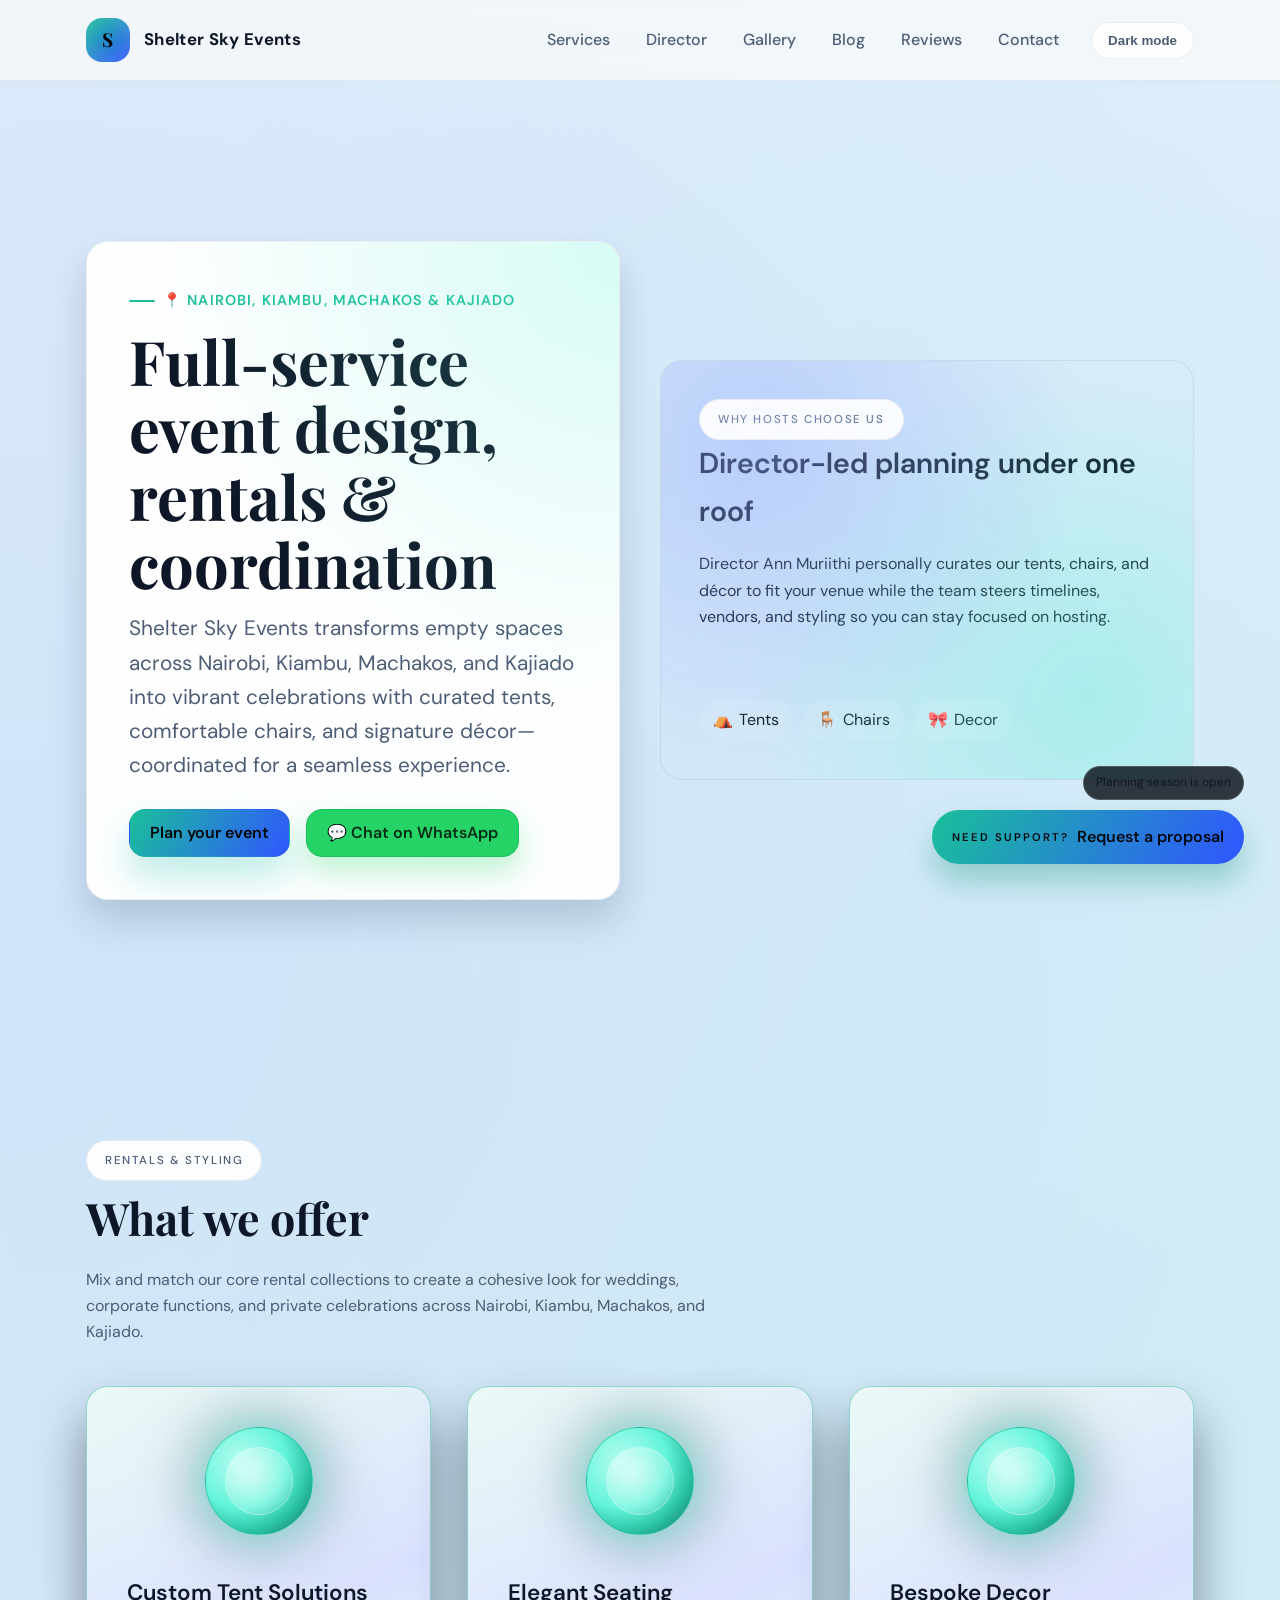
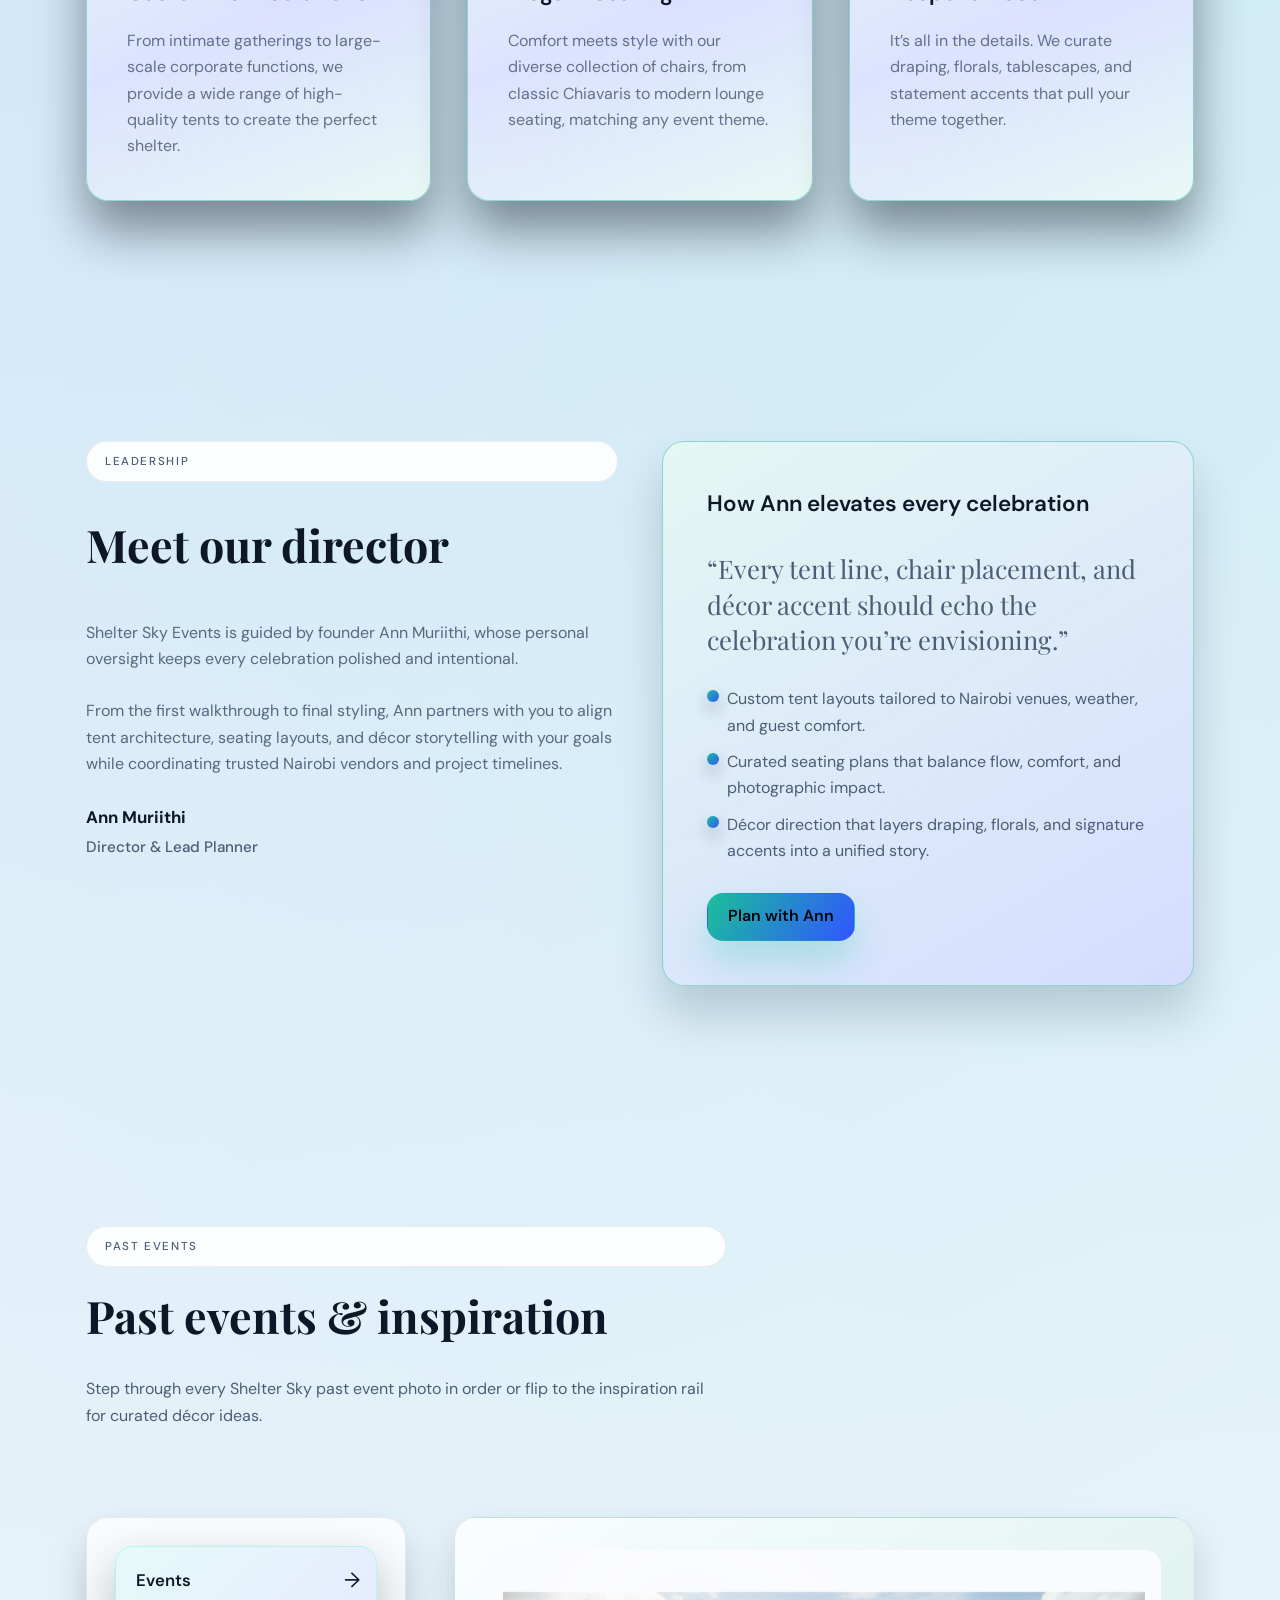
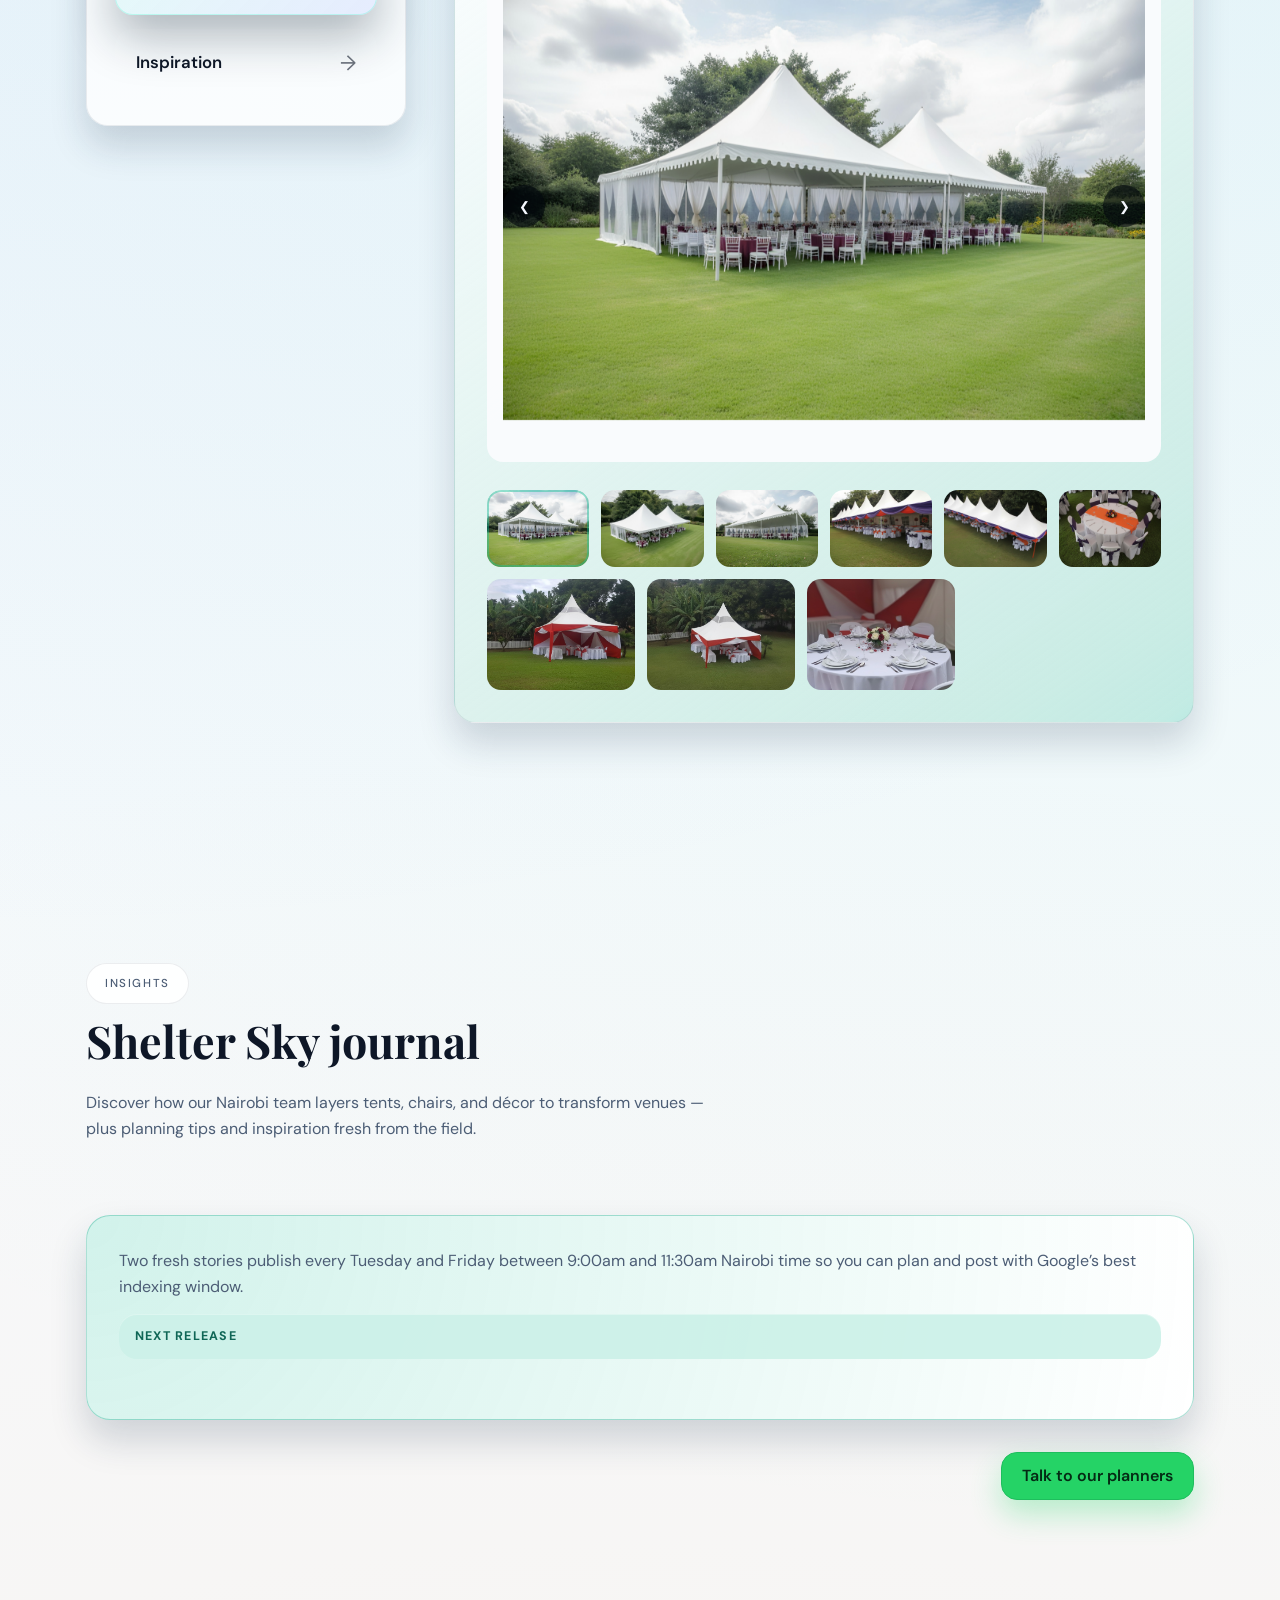
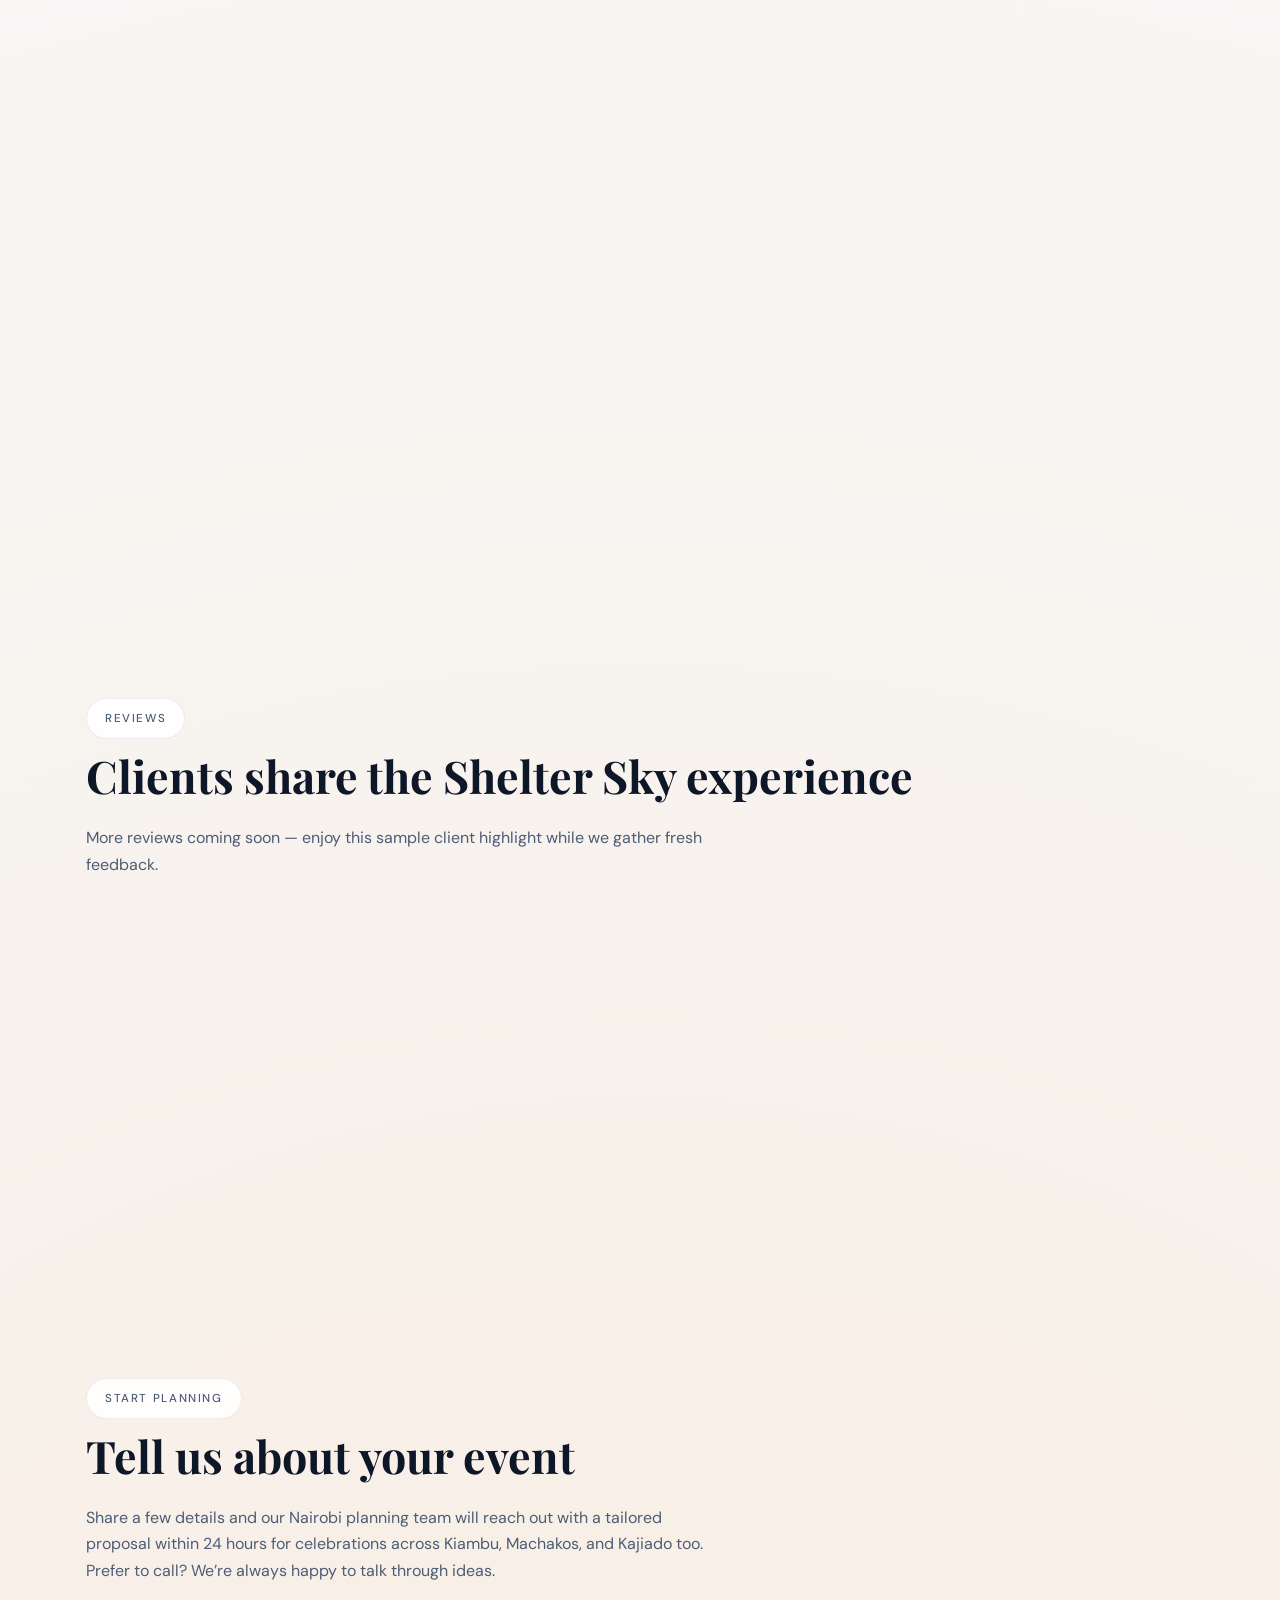
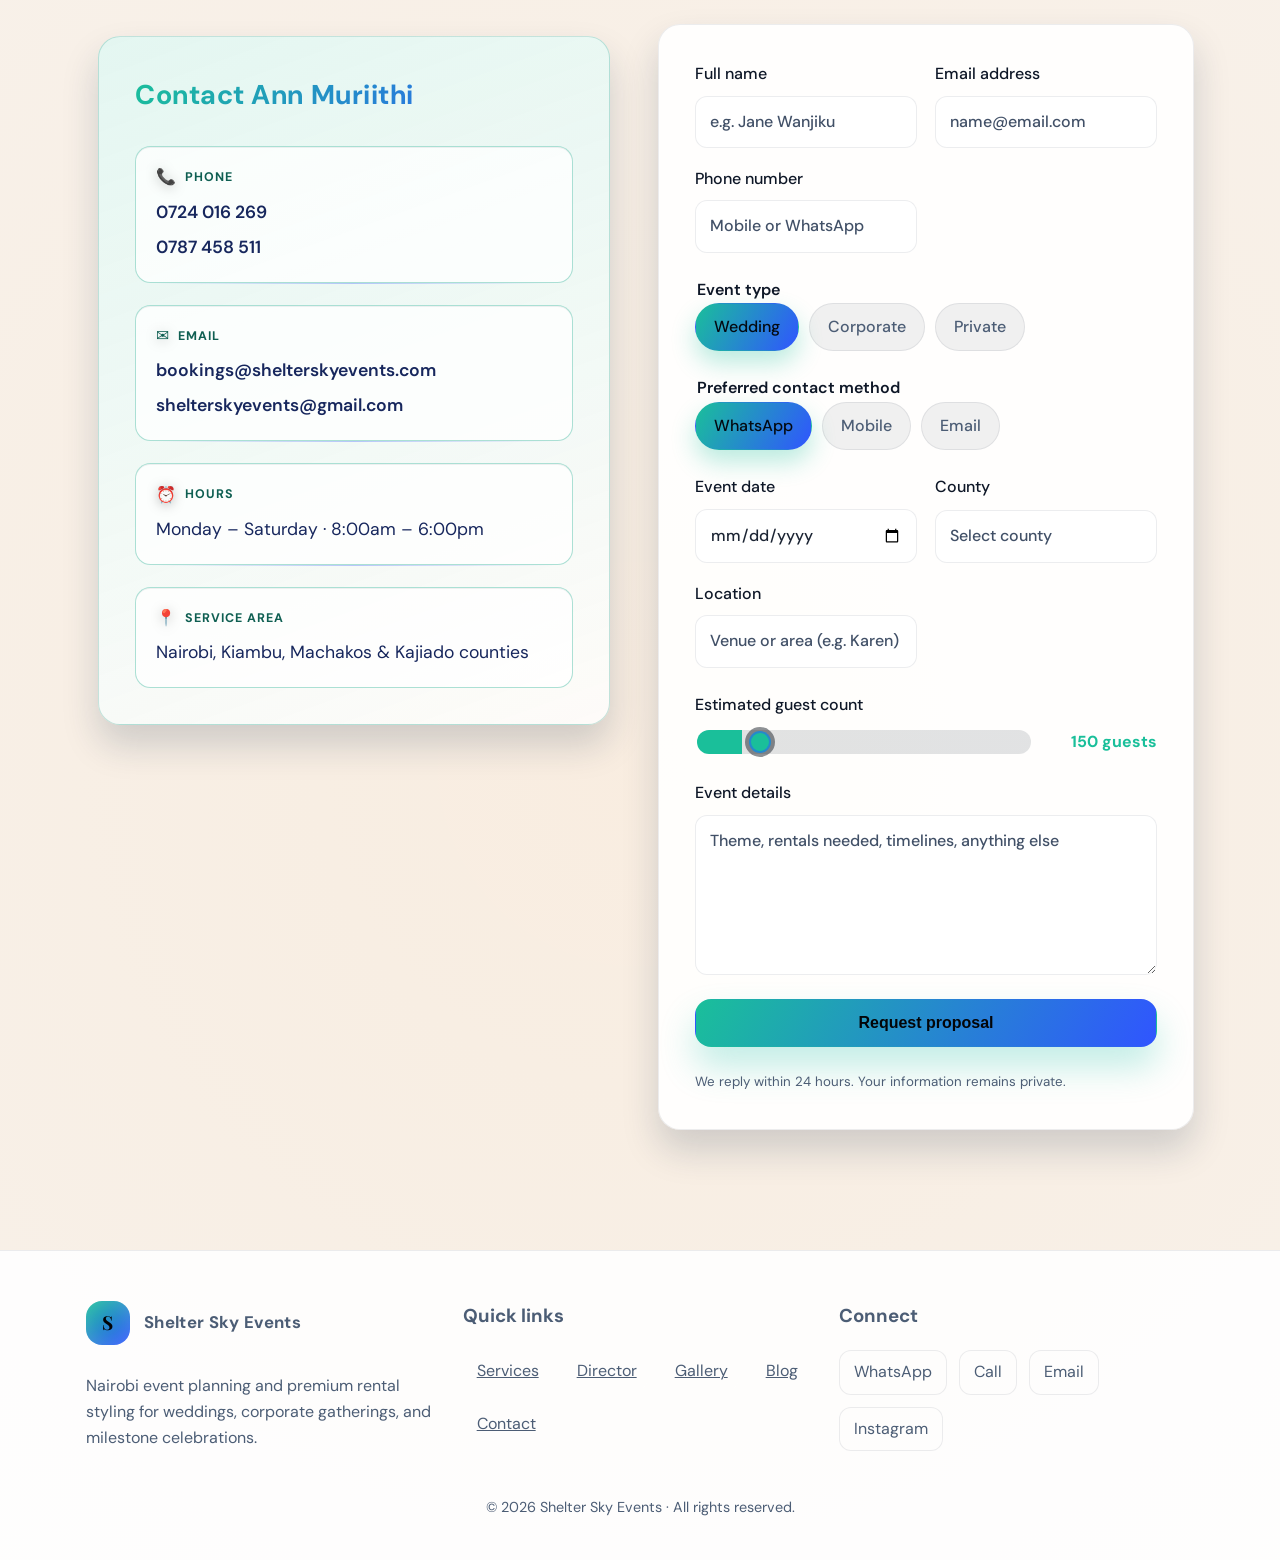
==== commit 40073d97: "Update index.html" ====
--- a/index.html
+++ b/index.html
@@ -6,13 +6,21 @@
     <title>Shelter Sky Events | Nairobi Event Planners &amp; Rentals</title>
     <meta
       name="description"
-      content="Shelter Sky Events creates elevated wedding, corporate, and private event experiences in Nairobi with full-service planning, rentals, and styling."
+      content="Shelter Sky Events creates elevated wedding, corporate, and private event experiences across Nairobi, Kiambu, Machakos, and Kajiado with full-service planning, rentals, and styling."
     />
-    <meta name="keywords" content="event planners Nairobi, tent rentals Nairobi, chair rentals Nairobi, Shelter Sky Events, event decor Kenya" />
+    <meta
+      name="keywords"
+      content="event planners Nairobi, tent rentals Nairobi, chair rentals Nairobi, Shelter Sky Events, event decor Kenya, Kiambu event rentals, Machakos event planning, Kajiado event tents"
+    />
+    <meta http-equiv="content-language" content="en-KE" />
+    <meta name="coverage" content="Kenya - Nairobi County, Kiambu County, Machakos County, Kajiado County" />
+    <meta name="target" content="Event planning clients in Nairobi County and neighboring Kiambu, Machakos, and Kajiado" />
     <meta name="author" content="Shelter Sky Events" />
     <meta name="robots" content="index, follow" />
     <meta name="theme-color" content="#0f8b6c" />
     <link rel="canonical" href="https://shelterskyevents.com/" />
+    <link rel="alternate" href="https://shelterskyevents.com/" hreflang="en-ke" />
+    <link rel="alternate" href="https://shelterskyevents.com/" hreflang="en-gb" />
     <meta name="geo.region" content="KE-30" />
     <meta name="geo.placename" content="Nairobi County" />
     <meta name="geo.position" content="-1.2921;36.8219" />
@@ -20,20 +28,25 @@
     <meta property="og:title" content="Shelter Sky Events | Nairobi Event Planners &amp; Rentals" />
     <meta
       property="og:description"
-      content="Turn any space into a celebration. We plan, style, and furnish weddings, corporate functions, and private parties across Nairobi."
+      content="Turn any space into a celebration. We plan, style, and furnish weddings, corporate functions, and private parties across Nairobi, Kiambu, Machakos, and Kajiado."
     />
     <meta property="og:type" content="website" />
     <meta property="og:site_name" content="Shelter Sky Events" />
     <meta property="og:url" content="https://shelterskyevents.com/" />
     <meta property="og:locale" content="en_KE" />
+    <meta property="og:locale:alternate" content="en_GB" />
     <meta property="og:image" content="Assets/gallery/photos/Event1_Image1.JPG" />
     <meta name="twitter:card" content="summary_large_image" />
     <meta name="twitter:title" content="Shelter Sky Events | Nairobi Event Planners &amp; Rentals" />
     <meta
       name="twitter:description"
-      content="Turn any space into a celebration with Shelter Sky Events – Nairobi's trusted team for tents, chairs, and décor."
+      content="Turn any space into a celebration with Shelter Sky Events – Nairobi's trusted team for tents, chairs, décor, and styling across Kiambu, Machakos, and Kajiado too."
     />
     <meta name="twitter:image" content="Assets/gallery/photos/Event1_Image1.JPG" />
+    <meta name="twitter:label1" content="Service area" />
+    <meta name="twitter:data1" content="Nairobi, Kiambu, Machakos &amp; Kajiado" />
+    <meta name="twitter:label2" content="Contact" />
+    <meta name="twitter:data2" content="bookings@shelterskyevents.com" />
     <link rel="preconnect" href="https://fonts.googleapis.com" />
     <link rel="preconnect" href="https://fonts.gstatic.com" crossorigin />
     <link
@@ -47,19 +60,21 @@
         "name": "Shelter Sky Events",
         "image": "https://shelterskyevents.com/Assets/gallery/photos/Event1_Image1.JPG",
         "url": "https://shelterskyevents.com/",
-        "description": "Shelter Sky Events delivers full-service event planning, curated tenting, comfortable seating, and bespoke décor experiences across Nairobi County.",
+        "description": "Shelter Sky Events delivers full-service event planning, curated tenting, comfortable seating, and bespoke décor experiences across Nairobi, Kiambu, Machakos, and Kajiado counties.",
         "email": "bookings@shelterskyevents.com",
-        "telephone": "+254724016269",
+        "telephone": ["+254724016269", "+254787458511"],
         "address": {
           "@type": "PostalAddress",
           "addressLocality": "Nairobi",
           "addressRegion": "Nairobi County",
           "addressCountry": "KE"
         },
-        "areaServed": {
-          "@type": "AdministrativeArea",
-          "name": "Nairobi County, Kenya"
-        },
+        "areaServed": [
+          { "@type": "AdministrativeArea", "name": "Nairobi County" },
+          { "@type": "AdministrativeArea", "name": "Kiambu County" },
+          { "@type": "AdministrativeArea", "name": "Machakos County" },
+          { "@type": "AdministrativeArea", "name": "Kajiado County" }
+        ],
         "geo": {
           "@type": "GeoCoordinates",
           "latitude": -1.2921,
@@ -84,9 +99,36 @@
           "Event planning",
           "Tent rentals",
           "Chair rentals",
-          "Event decor styling"
+          "Event decor styling",
+          "Corporate event coordination"
         ],
-        "sameAs": ["https://wa.me/254724016269"]
+        "contactPoint": [
+          {
+            "@type": "ContactPoint",
+            "contactType": "customer service",
+            "telephone": "+254724016269",
+            "availableLanguage": ["en", "sw"],
+            "areaServed": ["Nairobi", "Kiambu", "Machakos", "Kajiado"]
+          },
+          {
+            "@type": "ContactPoint",
+            "contactType": "customer service",
+            "telephone": "+254787458511",
+            "availableLanguage": ["en", "sw"],
+            "areaServed": ["Nairobi", "Kiambu", "Machakos", "Kajiado"]
+          },
+          {
+            "@type": "ContactPoint",
+            "contactType": "sales",
+            "email": "bookings@shelterskyevents.com"
+          },
+          {
+            "@type": "ContactPoint",
+            "contactType": "sales",
+            "email": "shelterskyevents@gmail.com"
+          }
+        ],
+        "sameAs": ["https://wa.me/254724016269", "https://wa.me/254787458511"]
       }
     </script>
     <style>
@@ -567,78 +609,40 @@
 
       .service-icon {
         position: relative;
-        width: clamp(84px, 9vw, 96px);
-        height: clamp(84px, 9vw, 96px);
+        width: clamp(88px, 9.5vw, 108px);
+        height: clamp(88px, 9.5vw, 108px);
         border-radius: 50%;
-        background: radial-gradient(circle at 28% 28%, color-mix(in srgb, var(--brand) 70%, transparent 30%), transparent 75%),
-          radial-gradient(circle at 70% 70%, color-mix(in srgb, var(--brand-2) 45%, transparent 55%), transparent 80%),
-          color-mix(in srgb, var(--surface-strong) 65%, var(--brand) 35%);
-        border: 1px solid color-mix(in srgb, var(--brand) 60%, transparent 40%);
+        background: radial-gradient(circle at 32% 32%, rgba(199, 255, 245, 0.95), #65f5dc 45%, #22b99a 70%, #0d4d42 100%);
+        border: 1px solid color-mix(in srgb, var(--brand) 70%, transparent 30%);
         display: grid;
         place-items: center;
         margin: 0 auto 24px;
-        box-shadow: inset 0 0 0 1px rgba(255, 255, 255, 0.1), 0 0 18px rgba(93, 242, 214, 0.18);
+        box-shadow: 0 0 35px rgba(93, 242, 214, 0.45), 0 0 70px rgba(5, 10, 17, 0.4);
         overflow: visible;
         isolation: isolate;
-        animation: orb-spin 14s linear infinite;
       }
 
       .service-icon::before,
       .service-icon::after {
         content: "";
         position: absolute;
-        inset: 0;
         border-radius: 50%;
         pointer-events: none;
       }
 
       .service-icon::before {
-        inset: -18%;
-        background: conic-gradient(
-          from 0deg,
-          color-mix(in srgb, var(--brand) 70%, transparent 30%) 0deg 120deg,
-          color-mix(in srgb, var(--brand-2) 68%, transparent 32%) 120deg 240deg,
-          color-mix(in srgb, var(--accent) 55%, transparent 45%) 240deg 360deg
-        );
-        mix-blend-mode: screen;
-        opacity: 0.65;
-        animation: orb-spin 10s linear infinite;
+        inset: -35%;
+        background: radial-gradient(circle, rgba(93, 242, 214, 0.35), transparent 70%);
+        filter: blur(18px);
+        opacity: 0.85;
+        z-index: -1;
       }
 
       .service-icon::after {
         inset: 18%;
-        background: radial-gradient(circle, rgba(255, 255, 255, 0.35), rgba(255, 255, 255, 0));
-        box-shadow: 0 0 22px rgba(93, 242, 214, 0.4);
-        animation: orb-pulse 3.2s ease-in-out infinite;
-      }
-
-      @keyframes orb-spin {
-        from {
-          transform: rotate(0deg);
-        }
-        to {
-          transform: rotate(360deg);
-        }
-      }
-
-      @keyframes orb-pulse {
-        0%,
-        100% {
-          transform: scale(0.92);
-          opacity: 0.85;
-        }
-        50% {
-          transform: scale(1.05);
-          opacity: 1;
-        }
-      }
-
-      @media (prefers-reduced-motion: reduce) {
-        .service-icon,
-        .service-icon::before,
-        .service-icon::after {
-          animation: none;
-        }
+        background: radial-gradient(circle at 40% 40%, rgba(255, 255, 255, 0.65), rgba(255, 255, 255, 0));
+        border: 1px solid rgba(255, 255, 255, 0.35);
+        opacity: 0.85;
       }
 
       .service-card h3 {
@@ -826,6 +830,12 @@
         font: inherit;
         cursor: pointer;
         transition: background var(--transition), color var(--transition);
+        gap: 6px;
+      }
+
+      .chip-icon {
+        font-size: 1rem;
+        line-height: 1;
       }
 
       .chip:hover,
@@ -958,14 +968,20 @@
         position: relative;
         border-radius: calc(var(--radius) - 6px);
         overflow: hidden;
-        aspect-ratio: 5 / 3;
         isolation: isolate;
+        display: flex;
+        align-items: center;
+        justify-content: center;
+        min-height: clamp(260px, 40vw, 520px);
+        padding: clamp(8px, 2vw, 16px);
+        background: radial-gradient(circle at 30% 20%, rgba(255, 255, 255, 0.08), transparent 45%),
+          color-mix(in srgb, var(--bg) 65%, var(--surface) 35%);
       }
 
       .gallery-stage-media img {
         width: 100%;
         height: 100%;
-        object-fit: cover;
+        object-fit: contain;
         display: block;
         transition: transform 360ms ease;
         transform: scale(1);
@@ -1072,6 +1088,321 @@
       .gallery-thumb[aria-current="true"]::after {
         border-color: color-mix(in srgb, var(--gallery-accent) 46%, transparent 54%);
       }
+
+      .blog {
+        display: grid;
+        gap: clamp(24px, 4vw, 32px);
+      }
+
+      .blog-schedule {
+        border: 1px solid color-mix(in srgb, var(--border) 70%, var(--brand) 30%);
+        border-radius: calc(var(--radius) * 1.1);
+        background: radial-gradient(circle at top left, color-mix(in srgb, var(--brand) 20%, transparent 80%), transparent),
+          var(--surface-strong);
+        box-shadow: var(--shadow);
+      }
+
+      .blog-schedule-pane {
+        padding: clamp(18px, 3.6vw, 32px);
+        display: grid;
+        gap: clamp(16px, 3vw, 28px);
+      }
+
+      .blog-schedule-summary {
+        display: grid;
+        gap: 14px;
+        color: var(--muted);
+      }
+
+      .blog-schedule-summary p {
+        margin: 0;
+      }
+
+      .blog-next {
+        display: flex;
+        flex-wrap: wrap;
+        gap: 10px 18px;
+        align-items: center;
+        padding: 12px 16px;
+        border-radius: 18px;
+        background: color-mix(in srgb, var(--surface) 80%, var(--brand) 20%);
+        box-shadow: inset 0 1px 0 rgba(255, 255, 255, 0.32);
+      }
+
+      .blog-next .label {
+        text-transform: uppercase;
+        letter-spacing: 0.1em;
+        font-size: 0.78rem;
+        font-weight: 700;
+        color: color-mix(in srgb, var(--brand-strong) 68%, var(--text) 32%);
+      }
+
+      .blog-next strong {
+        display: block;
+        font-size: 1.05rem;
+        color: var(--text);
+      }
+
+      .blog-next time {
+        display: block;
+        color: var(--muted);
+        font-size: 0.9rem;
+      }
+
+      .blog-schedule-list {
+        display: grid;
+        gap: 12px;
+      }
+
+      .blog-schedule-item {
+        display: flex;
+        justify-content: space-between;
+        gap: 12px;
+        padding: 12px 0;
+        border-bottom: 1px solid color-mix(in srgb, var(--border) 75%, transparent 25%);
+      }
+
+      .blog-schedule-item:last-child {
+        border-bottom: none;
+        padding-bottom: 0;
+      }
+
+      .blog-schedule-item time {
+        display: block;
+        font-size: 0.92rem;
+        color: var(--muted);
+      }
+
+      .blog-schedule-item strong {
+        font-size: 1rem;
+      }
+
+      .blog-schedule-item span {
+        font-size: 0.85rem;
+        color: color-mix(in srgb, var(--brand-strong) 60%, var(--text) 40%);
+        white-space: nowrap;
+      }
+
+      .blog-toolbar {
+        display: flex;
+        align-items: center;
+        justify-content: space-between;
+        gap: 16px;
+        flex-wrap: wrap;
+      }
+
+      .blog-filters {
+        display: flex;
+        gap: 12px;
+        flex-wrap: wrap;
+        overflow-x: auto;
+        padding-bottom: 4px;
+        scrollbar-width: thin;
+      }
+
+      .blog-filter {
+        border: 1px solid var(--border);
+        border-radius: 999px;
+        background: var(--surface);
+        color: var(--muted);
+        font-weight: 600;
+        padding: 8px 18px;
+        cursor: pointer;
+        transition: background var(--transition), color var(--transition), border-color var(--transition),
+          transform var(--transition), box-shadow var(--transition);
+      }
+
+      .blog-filter:hover,
+      .blog-filter:focus-visible {
+        border-color: color-mix(in srgb, var(--border) 40%, var(--brand) 60%);
+        color: var(--text);
+        transform: translateY(-1px);
+      }
+
+      .blog-filter[aria-pressed="true"] {
+        background: color-mix(in srgb, var(--brand) 18%, transparent 82%);
+        color: var(--text);
+        border-color: color-mix(in srgb, var(--brand) 70%, var(--border) 30%);
+        box-shadow: 0 18px 30px rgba(4, 10, 18, 0.32);
+        transform: translateY(-2px);
+      }
+
+      .blog-layout {
+        display: grid;
+        gap: clamp(24px, 5vw, 40px);
+        grid-template-columns: minmax(0, 1.15fr) minmax(0, 0.85fr);
+        align-items: stretch;
+      }
+
+      .blog-feature {
+        padding: 0;
+        overflow: hidden;
+        display: grid;
+        grid-template-rows: minmax(0, auto) 1fr;
+      }
+
+      .blog-feature-media {
+        position: relative;
+        width: 100%;
+        aspect-ratio: 16 / 9;
+        overflow: hidden;
+      }
+
+      .blog-feature-media img {
+        width: 100%;
+        height: 100%;
+        object-fit: cover;
+        display: block;
+        transition: transform var(--transition);
+      }
+
+      .blog-feature:hover .blog-feature-media img,
+      .blog-feature:focus-within .blog-feature-media img {
+        transform: scale(1.04);
+      }
+
+      .blog-feature-body {
+        padding: clamp(26px, 4vw, 34px);
+        display: flex;
+        flex-direction: column;
+        gap: 12px;
+      }
+
+      .blog-feature-meta {
+        display: flex;
+        gap: 12px;
+        align-items: center;
+        flex-wrap: wrap;
+        color: var(--muted);
+        font-size: 0.9rem;
+      }
+
+      .blog-feature-category {
+        font-weight: 700;
+        letter-spacing: 0.08em;
+        text-transform: uppercase;
+        color: var(--brand-strong);
+        font-size: 0.82rem;
+      }
+
+      .blog-feature-actions {
+        margin-top: auto;
+        display: flex;
+        flex-wrap: wrap;
+        gap: 12px;
+      }
+
+      .blog-feature-status {
+        font-weight: 600;
+        color: color-mix(in srgb, var(--brand-strong) 70%, var(--text) 30%);
+        font-size: 0.85rem;
+      }
+
+      .blog-list {
+        display: grid;
+        gap: 18px;
+      }
+
+      .blog-card {
+        border-radius: calc(var(--radius) - 6px);
+        border: 1px solid var(--border);
+        background: var(--surface);
+        box-shadow: var(--shadow);
+        overflow: hidden;
+      }
+
+      .blog-card-button {
+        border: none;
+        background: transparent;
+        padding: 0;
+        display: flex;
+        flex-direction: column;
+        text-align: left;
+        width: 100%;
+        cursor: pointer;
+        color: inherit;
+        height: 100%;
+      }
+
+      .blog-card-media {
+        width: 100%;
+        aspect-ratio: 16 / 9;
+        overflow: hidden;
+      }
+
+      .blog-card-media img {
+        width: 100%;
+        height: 100%;
+        object-fit: cover;
+        display: block;
+        transition: transform var(--transition);
+      }
+
+      .blog-card-button:hover .blog-card-media img,
+      .blog-card-button:focus-visible .blog-card-media img {
+        transform: scale(1.05);
+      }
+
+      .blog-card-body {
+        padding: 18px 22px 22px;
+        display: flex;
+        flex-direction: column;
+        gap: 10px;
+      }
+
+      .blog-card-meta {
+        display: flex;
+        align-items: center;
+        justify-content: space-between;
+        gap: 8px;
+        flex-wrap: wrap;
+        color: var(--muted);
+        font-size: 0.85rem;
+      }
+
+      .blog-card-title {
+        margin: 0;
+        font-size: 1.05rem;
+      }
+
+      .blog-card-excerpt {
+        margin: 0;
+        color: var(--muted);
+      }
+
+      .blog-card-readtime {
+        font-size: 0.85rem;
+        color: var(--muted);
+      }
+
+      .blog-card-status {
+        display: inline-flex;
+        align-items: center;
+        gap: 6px;
+        font-size: 0.8rem;
+        font-weight: 600;
+        letter-spacing: 0.04em;
+        text-transform: uppercase;
+        color: color-mix(in srgb, var(--brand-strong) 70%, var(--text) 30%);
+      }
+
+      .blog-card-button:focus-visible {
+        outline: 2px solid var(--accent);
+        outline-offset: 2px;
+      }
+
+      .blog-card-button[aria-pressed="true"] {
+        background: color-mix(in srgb, var(--brand) 12%, transparent 88%);
+      }
+
+      .blog-card-button[aria-pressed="true"] .blog-card-title {
+        color: var(--text);
+      }
+
+      .blog-card-button[aria-pressed="true"] .blog-card-meta {
+        color: color-mix(in srgb, var(--muted) 40%, var(--text) 60%);
+      }
+
 
       .contact-card {
         display: grid;
@@ -1179,6 +1510,15 @@
         letter-spacing: 0.08em;
         font-size: 0.78rem;
         color: color-mix(in srgb, var(--brand-strong) 62%, var(--text) 38%);
+        display: inline-flex;
+        align-items: center;
+        gap: 8px;
+      }
+
+      .contact-info-icon {
+        font-size: 1rem;
+        line-height: 1;
+        filter: drop-shadow(0 2px 6px rgba(0, 0, 0, 0.25));
       }
 
       .contact-info-value {
@@ -1619,6 +1959,11 @@
           flex: 1 1 30%;
         }
 
+        .blog-feature-meta {
+          flex-direction: column;
+          align-items: flex-start;
+        }
+
         .gallery-layout {
           gap: clamp(20px, 6vw, 32px);
         }
@@ -1644,12 +1989,33 @@
         .contact-form .input-grid {
           grid-template-columns: minmax(0, 1fr);
         }
+
+        .contact-info-item {
+          padding: clamp(12px, 4vw, 18px);
+        }
+
+        .contact-info-label {
+          font-size: 0.75rem;
+        }
       }
 
       @media (max-width: 900px) {
         .hero-grid,
         .contact-card {
           grid-template-columns: minmax(0, 1fr);
+        }
+
+        .blog-layout {
+          grid-template-columns: minmax(0, 1fr);
+        }
+
+        .blog-toolbar {
+          flex-direction: column;
+          align-items: flex-start;
+        }
+
+        .blog-feature-actions {
+          width: 100%;
         }
 
         .director {
@@ -1736,11 +2102,16 @@
         }
 
         .gallery-stage-media {
-          aspect-ratio: 4 / 3;
+          min-height: clamp(220px, 65vw, 360px);
         }
 
         .gallery-thumb {
           flex: 1 1 calc(50% - 12px);
+        }
+
+        .blog-feature-actions {
+          flex-direction: column;
+          align-items: stretch;
         }
       }
 
@@ -1772,6 +2143,7 @@
             <a href="#services" role="listitem">Services</a>
             <a href="#director" role="listitem">Director</a>
             <a href="#gallery" role="listitem">Gallery</a>
+            <a href="#blog" role="listitem">Blog</a>
             <a href="#testimonials" role="listitem">Reviews</a>
             <a href="#contact" role="listitem">Contact</a>
           </div>
@@ -1783,15 +2155,16 @@
         <section class="hero" aria-labelledby="hero-title">
           <div class="container hero-grid">
             <div class="hero-copy">
-              <span class="eyebrow">Nairobi &amp; neighboring counties</span>
+              <span class="eyebrow">📍 Nairobi, Kiambu, Machakos &amp; Kajiado</span>
               <h1 id="hero-title">Full-service event design, rentals &amp; coordination</h1>
               <p class="lead">
-                Shelter Sky Events transforms empty spaces across Nairobi County into vibrant celebrations with curated tents,
-                comfortable chairs, and signature décor—coordinated for a seamless experience.
+                Shelter Sky Events transforms empty spaces across Nairobi, Kiambu, Machakos, and Kajiado into vibrant
+                celebrations with curated tents, comfortable chairs, and signature décor—coordinated for a seamless
+                experience.
               </p>
               <div class="cta-row">
                 <a class="btn btn-primary" href="#contact">Plan your event</a>
-                <a class="btn btn-ghost" href="https://wa.me/254724016269" target="_blank" rel="noopener">Chat on WhatsApp</a>
+                <a class="btn btn-ghost" href="https://wa.me/254724016269" target="_blank" rel="noopener">💬 Chat on WhatsApp</a>
               </div>
             </div>
             <aside class="hero-panel">
@@ -1804,9 +2177,9 @@
                 </p>
               </div>
               <div class="chip-row" aria-label="Quick services">
-                <button type="button" class="chip">Tents</button>
-                <button type="button" class="chip">Chairs</button>
-                <button type="button" class="chip">Decor</button>
+                <button type="button" class="chip"><span class="chip-icon" aria-hidden="true">⛺</span><span>Tents</span></button>
+                <button type="button" class="chip"><span class="chip-icon" aria-hidden="true">🪑</span><span>Chairs</span></button>
+                <button type="button" class="chip"><span class="chip-icon" aria-hidden="true">🎀</span><span>Decor</span></button>
               </div>
             </aside>
           </div>
@@ -1817,8 +2190,8 @@
             <span class="pill">Rentals &amp; styling</span>
             <h2 class="section-title" id="services-title">What we offer</h2>
             <p class="section-subtitle">
-              Mix and match our core rental collections to create a cohesive look for weddings, corporate functions, and private
-              celebrations across Nairobi and neighboring counties.
+              Mix and match our core rental collections to create a cohesive look for weddings, corporate functions, and
+              private celebrations across Nairobi, Kiambu, Machakos, and Kajiado.
             </p>
             <div class="service-grid" role="list">
               <article class="card service-card" role="listitem">
@@ -1912,6 +2285,63 @@
           </div>
         </section>
 
+        <section id="blog" aria-labelledby="blog-title">
+          <div class="container blog">
+            <div class="blog-header">
+              <span class="pill">Insights</span>
+              <h2 class="section-title" id="blog-title">Shelter Sky journal</h2>
+              <p class="section-subtitle">
+                Discover how our Nairobi team layers tents, chairs, and décor to transform venues — plus planning tips and inspiration
+                fresh from the field.
+              </p>
+            </div>
+            <div class="blog-schedule" aria-live="polite">
+              <div class="blog-schedule-pane">
+                <div class="blog-schedule-summary">
+                  <p>
+                    Two fresh stories publish every Tuesday and Friday between 9:00am and 11:30am Nairobi time so you can plan and post with
+                    Google’s best indexing window.
+                  </p>
+                  <div class="blog-next" id="blog-next" aria-live="polite">
+                    <span class="label">Next release</span>
+                    <div>
+                      <strong id="blog-next-title"></strong>
+                      <time id="blog-next-date"></time>
+                    </div>
+                  </div>
+                </div>
+                <div class="blog-schedule-list" id="blog-schedule-list" aria-label="Upcoming posts"></div>
+              </div>
+            </div>
+            <div class="blog-toolbar">
+              <div class="blog-filters" id="blog-filters" role="toolbar" aria-label="Filter blog posts"></div>
+              <a class="btn btn-ghost" href="#contact">Talk to our planners</a>
+            </div>
+            <div class="blog-layout">
+              <article class="card blog-feature" id="blog-feature" aria-live="polite">
+                <div class="blog-feature-media">
+                  <img id="blog-feature-image" src="" alt="" loading="lazy" />
+                </div>
+                <div class="blog-feature-body">
+                  <span class="blog-feature-category" id="blog-feature-category"></span>
+                  <div class="blog-feature-meta">
+                    <time id="blog-feature-date"></time>
+                    <span id="blog-feature-reading"></span>
+                    <span id="blog-feature-status" class="blog-feature-status"></span>
+                  </div>
+                  <h3 id="blog-feature-title"></h3>
+                  <p id="blog-feature-excerpt"></p>
+                  <div class="blog-feature-actions">
+                    <a id="blog-feature-link" class="btn btn-primary" href="#" target="_blank" rel="noopener">Read full story</a>
+                    <button type="button" class="btn btn-ghost" id="blog-feature-share">Copy link</button>
+                  </div>
+                </div>
+              </article>
+              <div class="blog-list" id="blog-cards" role="list" aria-live="polite"></div>
+            </div>
+          </div>
+        </section>
+
         <section id="testimonials" aria-labelledby="testimonials-title">
           <div class="container">
             <span class="pill">Reviews</span>
@@ -1928,8 +2358,8 @@
             <span class="pill">Start planning</span>
             <h2 class="section-title" id="contact-title">Tell us about your event</h2>
             <p class="section-subtitle">
-              Share a few details and our Nairobi planning team will reach out with a tailored proposal within 24 hours. Prefer to
-              call? We’re always happy to talk through ideas.
+              Share a few details and our Nairobi planning team will reach out with a tailored proposal within 24 hours for
+              celebrations across Kiambu, Machakos, and Kajiado too. Prefer to call? We’re always happy to talk through ideas.
             </p>
             <div class="contact-card">
               <div class="contact-info" aria-label="Contact details">
@@ -1937,25 +2367,38 @@
                   <h3>Contact Ann Muriithi</h3>
                   <div class="contact-info-items">
                     <div class="contact-info-item">
-                      <span class="contact-info-label">Phone</span>
+                      <span class="contact-info-label">
+                        <span class="contact-info-icon" aria-hidden="true">📞</span>
+                        <span>Phone</span>
+                      </span>
                       <div class="contact-info-value contact-info-links">
                         <a href="tel:+254724016269">0724 016 269</a>
                         <a href="tel:+254787458511">0787 458 511</a>
                       </div>
                     </div>
                     <div class="contact-info-item">
-                      <span class="contact-info-label">Email</span>
+                      <span class="contact-info-label">
+                        <span class="contact-info-icon" aria-hidden="true">✉️</span>
+                        <span>Email</span>
+                      </span>
                       <div class="contact-info-value contact-info-links">
                         <a href="mailto:bookings@shelterskyevents.com">bookings@shelterskyevents.com</a>
+                        <a href="mailto:shelterskyevents@gmail.com">shelterskyevents@gmail.com</a>
                       </div>
                     </div>
                     <div class="contact-info-item">
-                      <span class="contact-info-label">Hours</span>
+                      <span class="contact-info-label">
+                        <span class="contact-info-icon" aria-hidden="true">⏰</span>
+                        <span>Hours</span>
+                      </span>
                       <span class="contact-info-value">Monday – Saturday · 8:00am – 6:00pm</span>
                     </div>
                     <div class="contact-info-item">
-                      <span class="contact-info-label">Service area</span>
-                      <span class="contact-info-value">Nairobi County &amp; surrounding regions</span>
+                      <span class="contact-info-label">
+                        <span class="contact-info-icon" aria-hidden="true">📍</span>
+                        <span>Service area</span>
+                      </span>
+                      <span class="contact-info-value">Nairobi, Kiambu, Machakos &amp; Kajiado counties</span>
                     </div>
                   </div>
                 </div>
@@ -2155,6 +2598,7 @@
               <a class="chip" href="#services">Services</a>
               <a class="chip" href="#director">Director</a>
               <a class="chip" href="#gallery">Gallery</a>
+              <a class="chip" href="#blog">Blog</a>
               <a class="chip" href="#contact">Contact</a>
             </div>
           </div>
@@ -2200,6 +2644,26 @@
       </button>
     </template>
 
+    <template id="blog-card-template">
+      <article class="blog-card" role="listitem">
+        <button type="button" class="blog-card-button" aria-pressed="false">
+          <div class="blog-card-media">
+            <img alt="" loading="lazy" />
+          </div>
+          <div class="blog-card-body">
+            <div class="blog-card-meta">
+              <span class="blog-card-category"></span>
+              <time></time>
+            </div>
+            <span class="blog-card-status" hidden></span>
+            <h3 class="blog-card-title"></h3>
+            <p class="blog-card-excerpt"></p>
+            <span class="blog-card-readtime"></span>
+          </div>
+        </button>
+      </article>
+    </template>
+
     <script>
       const testimonials = [
         {
@@ -2209,6 +2673,8 @@
           note: "Sample review for illustration while we collect more testimonials.",
         },
       ];
+
+      const BLOG_DATA_URL = "Blog/posts.json";
 
       const testimonialContainer = document.getElementById("testimonial-grid");
       const testimonialTemplate = document.getElementById("testimonial-template");
@@ -2226,6 +2692,372 @@
         testimonialContainer.appendChild(node);
       });
 
+      const blogCardsContainer = document.getElementById("blog-cards");
+      const blogFilters = document.getElementById("blog-filters");
+      const blogFeature = document.getElementById("blog-feature");
+      const blogCardTemplate = document.getElementById("blog-card-template");
+      const blogFeatureImage = document.getElementById("blog-feature-image");
+      const blogFeatureCategory = document.getElementById("blog-feature-category");
+      const blogFeatureDate = document.getElementById("blog-feature-date");
+      const blogFeatureReading = document.getElementById("blog-feature-reading");
+      const blogFeatureTitle = document.getElementById("blog-feature-title");
+      const blogFeatureExcerpt = document.getElementById("blog-feature-excerpt");
+      const blogFeatureLink = document.getElementById("blog-feature-link");
+      const blogFeatureShare = document.getElementById("blog-feature-share");
+      const blogFeatureStatus = document.getElementById("blog-feature-status");
+      const blogScheduleList = document.getElementById("blog-schedule-list");
+      const blogNextTitle = document.getElementById("blog-next-title");
+      const blogNextDate = document.getElementById("blog-next-date");
+      const blogSection = document.getElementById("blog");
+
+      const isValidDate = (date) => date instanceof Date && !Number.isNaN(date.getTime());
+
+      const formatBlogDate = (value) => {
+        const date = value instanceof Date ? value : new Date(value);
+        if (isValidDate(date)) {
+          return date.toLocaleDateString("en-GB", {
+            weekday: "short",
+            day: "2-digit",
+            month: "short",
+            year: "numeric",
+            timeZone: "Africa/Nairobi",
+          });
+        }
+        return "";
+      };
+
+      const formatBlogDateTime = (value) => {
+        const date = value instanceof Date ? value : new Date(value);
+        if (isValidDate(date)) {
+          return date.toLocaleString("en-GB", {
+            weekday: "short",
+            day: "2-digit",
+            month: "short",
+            year: "numeric",
+            hour: "2-digit",
+            minute: "2-digit",
+            hour12: true,
+            timeZone: "Africa/Nairobi",
+          });
+        }
+        return "";
+      };
+
+      const initializeBlog = (blogPosts = []) => {
+        if (
+          !blogCardsContainer ||
+          !blogFilters ||
+          !blogFeature ||
+          !blogCardTemplate ||
+          !blogFeatureImage ||
+          !blogFeatureCategory ||
+          !blogFeatureDate ||
+          !blogFeatureReading ||
+          !blogFeatureTitle ||
+          !blogFeatureExcerpt ||
+          !blogFeatureLink ||
+          !Array.isArray(blogPosts) ||
+          !blogPosts.length
+        ) {
+          return;
+        }
+
+        const sanitizedPosts = blogPosts
+          .filter((post) => post?.slug && post?.title)
+          .map((post) => {
+            const publishDate = post.publishDate ?? post.date;
+            const publishDateObj = new Date(publishDate);
+            return {
+              ...post,
+              publishDate,
+              publishDateObj,
+            };
+          })
+          .filter((post) => isValidDate(post.publishDateObj));
+
+        if (!sanitizedPosts.length) {
+          return;
+        }
+
+        const sortedBlogPosts = sanitizedPosts
+          .slice()
+          .sort((a, b) => b.publishDateObj.getTime() - a.publishDateObj.getTime());
+
+        let activeBlogFilter = "All";
+        let activeBlogSlug = sortedBlogPosts[0]?.slug ?? null;
+        let blogRotationTimer;
+
+        const isPostLive = (post) => post.publishDateObj.getTime() <= Date.now();
+
+        const getFilteredPosts = () =>
+          sortedBlogPosts.filter((post) => activeBlogFilter === "All" || post.category === activeBlogFilter);
+
+        const buildFilters = () => {
+          const categories = ["All", ...new Set(sortedBlogPosts.map((post) => post.category))];
+          blogFilters.innerHTML = "";
+          categories.forEach((category) => {
+            const button = document.createElement("button");
+            button.type = "button";
+            button.className = "blog-filter";
+            button.dataset.filter = category;
+            button.textContent = category;
+            button.setAttribute("aria-pressed", category === activeBlogFilter ? "true" : "false");
+            blogFilters.appendChild(button);
+          });
+        };
+
+        const syncActiveCard = () => {
+          blogCardsContainer.querySelectorAll(".blog-card-button").forEach((button) => {
+            button.setAttribute("aria-pressed", button.dataset.slug === activeBlogSlug ? "true" : "false");
+          });
+        };
+
+        const renderSchedule = () => {
+          if (!blogScheduleList || !blogNextTitle || !blogNextDate) {
+            return;
+          }
+          const now = Date.now();
+          const upcoming = sortedBlogPosts
+            .filter((post) => post.publishDateObj.getTime() > now)
+            .sort((a, b) => a.publishDateObj.getTime() - b.publishDateObj.getTime());
+          const scheduleEntries = (upcoming.length ? upcoming : sortedBlogPosts.slice().reverse()).slice(0, 4);
+
+          if (upcoming.length) {
+            blogNextTitle.textContent = upcoming[0].title;
+            blogNextDate.textContent = formatBlogDateTime(upcoming[0].publishDateObj);
+          } else {
+            blogNextTitle.textContent = "All 24 posts published";
+            blogNextDate.textContent = "New calendar will be announced soon.";
+          }
+
+          blogScheduleList.innerHTML = "";
+          scheduleEntries.forEach((post) => {
+            const item = document.createElement("div");
+            item.className = "blog-schedule-item";
+            const textWrap = document.createElement("div");
+            const title = document.createElement("strong");
+            title.textContent = post.title;
+            const timeEl = document.createElement("time");
+            timeEl.dateTime = post.publishDate;
+            timeEl.textContent = formatBlogDateTime(post.publishDateObj);
+            textWrap.appendChild(title);
+            textWrap.appendChild(timeEl);
+            const category = document.createElement("span");
+            category.textContent = post.category;
+            item.appendChild(textWrap);
+            item.appendChild(category);
+            blogScheduleList.appendChild(item);
+          });
+        };
+
+        const renderCards = () => {
+          const posts = getFilteredPosts();
+          blogCardsContainer.innerHTML = "";
+          if (!posts.length) {
+            const empty = document.createElement("p");
+            empty.textContent = "Fresh stories are coming soon.";
+            empty.style.color = "var(--muted)";
+            blogCardsContainer.appendChild(empty);
+            return;
+          }
+          posts.forEach((post) => {
+            const node = blogCardTemplate.content.cloneNode(true);
+            const button = node.querySelector(".blog-card-button");
+            const image = node.querySelector("img");
+            const category = node.querySelector(".blog-card-category");
+            const date = node.querySelector("time");
+            const title = node.querySelector(".blog-card-title");
+            const excerpt = node.querySelector(".blog-card-excerpt");
+            const readTime = node.querySelector(".blog-card-readtime");
+            const status = node.querySelector(".blog-card-status");
+            button.dataset.slug = post.slug;
+            button.setAttribute("aria-pressed", post.slug === activeBlogSlug ? "true" : "false");
+            image.src = post.image;
+            image.alt = post.alt || post.title;
+            category.textContent = post.category;
+            date.dateTime = post.publishDate;
+            date.textContent = formatBlogDate(post.publishDateObj);
+            title.textContent = post.title;
+            excerpt.textContent = post.excerpt;
+            readTime.textContent = post.readTime;
+            if (status) {
+              const isLive = isPostLive(post);
+              if (isLive) {
+                status.hidden = true;
+              } else {
+                status.textContent = `Scheduled · ${formatBlogDateTime(post.publishDateObj)}`;
+                status.hidden = false;
+              }
+            }
+            blogCardsContainer.appendChild(node);
+          });
+        };
+
+        const updateFeature = () => {
+          const posts = getFilteredPosts();
+          if (!posts.length) {
+            return;
+          }
+          const activePost = posts.find((post) => post.slug === activeBlogSlug) ?? posts[0];
+          activeBlogSlug = activePost.slug;
+          const isLive = isPostLive(activePost);
+          blogFeatureImage.src = activePost.image;
+          blogFeatureImage.alt = activePost.alt || activePost.title;
+          blogFeatureCategory.textContent = activePost.category;
+          blogFeatureDate.dateTime = activePost.publishDate;
+          blogFeatureDate.textContent = formatBlogDate(activePost.publishDateObj);
+          blogFeatureReading.textContent = activePost.readTime;
+          blogFeatureTitle.textContent = activePost.title;
+          blogFeatureExcerpt.textContent = activePost.excerpt;
+          blogFeatureLink.href = activePost.url;
+          blogFeatureLink.setAttribute("aria-label", `${isLive ? "Read" : "Preview"} ${activePost.title}`);
+          blogFeatureLink.textContent = isLive ? "Read full story" : "Preview post";
+          if (blogFeatureStatus) {
+            blogFeatureStatus.textContent = isLive
+              ? "Live now"
+              : `Scheduled · ${formatBlogDateTime(activePost.publishDateObj)}`;
+            blogFeatureStatus.hidden = !blogFeatureStatus.textContent;
+          }
+          syncActiveCard();
+        };
+
+        const stopBlogRotation = () => {
+          if (blogRotationTimer) {
+            clearInterval(blogRotationTimer);
+            blogRotationTimer = null;
+          }
+        };
+
+        const startBlogRotation = () => {
+          stopBlogRotation();
+          if (getFilteredPosts().length < 2) {
+            return;
+          }
+          blogRotationTimer = setInterval(() => {
+            const posts = getFilteredPosts();
+            if (!posts.length) {
+              return;
+            }
+            const currentIndex = posts.findIndex((post) => post.slug === activeBlogSlug);
+            const nextPost = posts[(currentIndex + 1) % posts.length];
+            activeBlogSlug = nextPost.slug;
+            updateFeature();
+          }, 8000);
+        };
+
+        const restartRotation = () => {
+          stopBlogRotation();
+          startBlogRotation();
+        };
+
+        buildFilters();
+        renderSchedule();
+        renderCards();
+        updateFeature();
+
+        blogFilters.addEventListener("click", (event) => {
+          const button = event.target.closest("button[data-filter]");
+          if (!button) {
+            return;
+          }
+          const { filter } = button.dataset;
+          if (!filter || filter === activeBlogFilter) {
+            return;
+          }
+          activeBlogFilter = filter;
+          const filtered = getFilteredPosts();
+          activeBlogSlug = filtered[0]?.slug ?? sortedBlogPosts[0]?.slug ?? null;
+          buildFilters();
+          renderCards();
+          updateFeature();
+          restartRotation();
+        });
+
+        blogCardsContainer.addEventListener("click", (event) => {
+          const button = event.target.closest(".blog-card-button");
+          if (!button) {
+            return;
+          }
+          const { slug } = button.dataset;
+          if (!slug || slug === activeBlogSlug) {
+            return;
+          }
+          activeBlogSlug = slug;
+          updateFeature();
+          restartRotation();
+        });
+
+        const pauseRotation = () => stopBlogRotation();
+        const resumeRotation = () => startBlogRotation();
+
+        [blogFeature, blogCardsContainer].forEach((element) => {
+          element.addEventListener("mouseenter", pauseRotation);
+          element.addEventListener("mouseleave", resumeRotation);
+          element.addEventListener("focusin", pauseRotation);
+          element.addEventListener("focusout", resumeRotation);
+        });
+
+        if (blogSection) {
+          const blogObserver = new IntersectionObserver(
+            (entries) => {
+              entries.forEach((entry) => {
+                if (entry.isIntersecting) {
+                  startBlogRotation();
+                } else {
+                  stopBlogRotation();
+                }
+              });
+            },
+            { threshold: 0.35 }
+          );
+          blogObserver.observe(blogSection);
+        }
+
+        blogFeatureShare?.addEventListener("click", async () => {
+          const activePost = sortedBlogPosts.find((post) => post.slug === activeBlogSlug);
+          if (!activePost?.url) {
+            return;
+          }
+          const shareUrl = activePost.url;
+          const labelDefault =
+            blogFeatureShare.dataset.defaultLabel ?? blogFeatureShare.textContent ?? "Copy link";
+          blogFeatureShare.dataset.defaultLabel = labelDefault;
+          try {
+            if (navigator.share) {
+              await navigator.share({ title: activePost.title, url: shareUrl });
+            } else if (navigator.clipboard?.writeText) {
+              await navigator.clipboard.writeText(shareUrl);
+            } else {
+              throw new Error("Clipboard unavailable");
+            }
+            blogFeatureShare.textContent = "Link copied";
+            setTimeout(() => {
+              blogFeatureShare.textContent = blogFeatureShare.dataset.defaultLabel ?? labelDefault;
+            }, 2000);
+          } catch (error) {
+            window.prompt("Copy this blog link", shareUrl);
+            blogFeatureShare.textContent = blogFeatureShare.dataset.defaultLabel ?? labelDefault;
+          }
+        });
+      };
+
+      const loadBlogPosts = async () => {
+        try {
+          const response = await fetch(BLOG_DATA_URL, { cache: "no-cache" });
+          if (!response.ok) {
+            throw new Error(`Blog response ${response.status}`);
+          }
+          const posts = await response.json();
+          initializeBlog(posts);
+        } catch (error) {
+          console.error("Unable to load blog posts", error);
+        }
+      };
+
+      if (blogSection) {
+        loadBlogPosts();
+      }
+
       const galleryPhotoFiles = [
         "Event1_Image1.JPG",
         "Event1_Image2.JPG",
@@ -2238,11 +3070,7 @@
         "Event3_Image3.JPG",
       ];
 
-      const inspirationFiles = [
-        "Inspiration_Image1.JPG",
-        "Inspiration_Image2.JPG",
-        "Inspiration_Image3.JPG",
-      ];
+      const inspirationFiles = ["Inspiration_Image1.JPG", "Inspiration_Image2.JPG"];
 
       const rootStyles = getComputedStyle(document.documentElement);
       const defaultAccent = rootStyles.getPropertyValue("--brand") || "#5df2d6";
@@ -2262,7 +3090,6 @@
       const inspirationAltText = {
         "Inspiration_Image1.JPG": "Inspiration board featuring a breezy marquee tent entrance with layered draping.",
         "Inspiration_Image2.JPG": "Mood-board shot with white chiavari seating and teal linen styling.",
-        "Inspiration_Image3.JPG": "Decor vignette highlighting string lighting and ambient lounge décor.",
       };
 
       const galleryCollections = [
@@ -2317,6 +3144,8 @@
       let activeImageIndex = 0;
       const gallerySection = document.getElementById("gallery");
       let galleryInView = false;
+      let slideshowActive = false;
+      const supportsHover = window.matchMedia("(hover: hover)").matches;
       const AUTO_ROTATE_INTERVAL = 6000;
       const AUTO_ROTATE_RESUME_DELAY = 9000;
       let autoRotateInterval = null;
@@ -2336,27 +3165,37 @@
         }
       };
 
-      const rotateToNextEvent = () => {
-        if (galleryEvents.length <= 1) return;
-        activeEventIndex = (activeEventIndex + 1) % galleryEvents.length;
-        activeImageIndex = 0;
-        updateEventButtons();
-        updateStage(true);
+      const hasMultipleImages = () => {
+        const currentEvent = galleryEvents[activeEventIndex];
+        return Boolean(currentEvent && currentEvent.images.length > 1);
+      };
+
+      const rotateToNextImage = () => {
+        const currentEvent = galleryEvents[activeEventIndex];
+        if (!currentEvent || currentEvent.images.length <= 1) return;
+        activeImageIndex = (activeImageIndex + 1) % currentEvent.images.length;
+        updateStage(false);
       };
 
       const scheduleAutoRotate = (delay = AUTO_ROTATE_INTERVAL) => {
         stopAutoRotate();
         clearAutoRotateResume();
-        if (!galleryInView || document.hidden || galleryEvents.length <= 1) {
+        if (!galleryInView || !slideshowActive || document.hidden || !hasMultipleImages()) {
           return;
         }
         autoRotateResumeTimeout = window.setTimeout(() => {
           autoRotateResumeTimeout = null;
-          if (!galleryInView || document.hidden) {
+          if (!galleryInView || !slideshowActive || document.hidden || !hasMultipleImages()) {
             return;
           }
-          rotateToNextEvent();
-          autoRotateInterval = window.setInterval(rotateToNextEvent, AUTO_ROTATE_INTERVAL);
+          rotateToNextImage();
+          autoRotateInterval = window.setInterval(() => {
+            if (!galleryInView || !slideshowActive || document.hidden || !hasMultipleImages()) {
+              stopAutoRotate();
+              return;
+            }
+            rotateToNextImage();
+          }, AUTO_ROTATE_INTERVAL);
         }, delay);
       };
 
@@ -2467,36 +3306,44 @@
         eventsContainer.innerHTML = "<p>No gallery events available.</p>";
       }
 
-      const interactiveGalleryElements = [eventsContainer, stage];
-
-      interactiveGalleryElements.forEach((element) => {
-        element?.addEventListener("pointerenter", () => {
+      const enableSlideshow = (delay = 1200) => {
+        slideshowActive = true;
+        scheduleAutoRotate(delay);
+      };
+
+      const disableSlideshow = () => {
+        slideshowActive = false;
+        cancelAutoRotate();
+      };
+
+      if (supportsHover && stage) {
+        stage.addEventListener("pointerenter", () => {
           galleryInView = true;
-          scheduleAutoRotate(1200);
+          enableSlideshow(800);
         });
-        element?.addEventListener("pointerdown", () => {
-          cancelAutoRotate();
+
+        stage.addEventListener("pointerleave", () => {
+          disableSlideshow();
         });
-        element?.addEventListener("pointerleave", () => {
-          if (galleryInView) {
-            scheduleAutoRotate(AUTO_ROTATE_INTERVAL);
-          }
-        });
-        element?.addEventListener("focusin", () => {
-          galleryInView = true;
-          cancelAutoRotate();
-        });
-        element?.addEventListener("focusout", () => {
-          if (galleryInView) {
-            scheduleAutoRotate(AUTO_ROTATE_RESUME_DELAY);
-          }
-        });
+      }
+
+      stage?.addEventListener("pointerdown", () => {
+        cancelAutoRotate();
+      });
+
+      stage?.addEventListener("focusin", () => {
+        galleryInView = true;
+        enableSlideshow(800);
+      });
+
+      stage?.addEventListener("focusout", () => {
+        disableSlideshow();
       });
 
       document.addEventListener("visibilitychange", () => {
         if (document.hidden) {
           cancelAutoRotate();
-        } else if (galleryInView) {
+        } else if (galleryInView && slideshowActive) {
           scheduleAutoRotate(1200);
         }
       });
@@ -2508,10 +3355,12 @@
               if (entry.target !== gallerySection) return;
               if (entry.isIntersecting && entry.intersectionRatio > 0.35) {
                 galleryInView = true;
-                scheduleAutoRotate(1200);
+                if (!supportsHover && !slideshowActive) {
+                  enableSlideshow(800);
+                }
               } else {
                 galleryInView = false;
-                cancelAutoRotate();
+                disableSlideshow();
               }
             });
           },
@@ -2725,7 +3574,7 @@
       );
 
       const revealElements = document.querySelectorAll(
-        ".card, .hero-copy, .hero-panel, .testimonial, .gallery-event-button, .gallery-stage, .contact-info, .contact-form, .director-intro"
+        ".card, .hero-copy, .hero-panel, .testimonial, .gallery-event-button, .gallery-stage, .contact-info, .contact-form, .director-intro, .blog-card, .blog-feature"
       );
       revealElements.forEach((el) => {
         el.style.opacity = "var(--reveal-opacity, 0)";
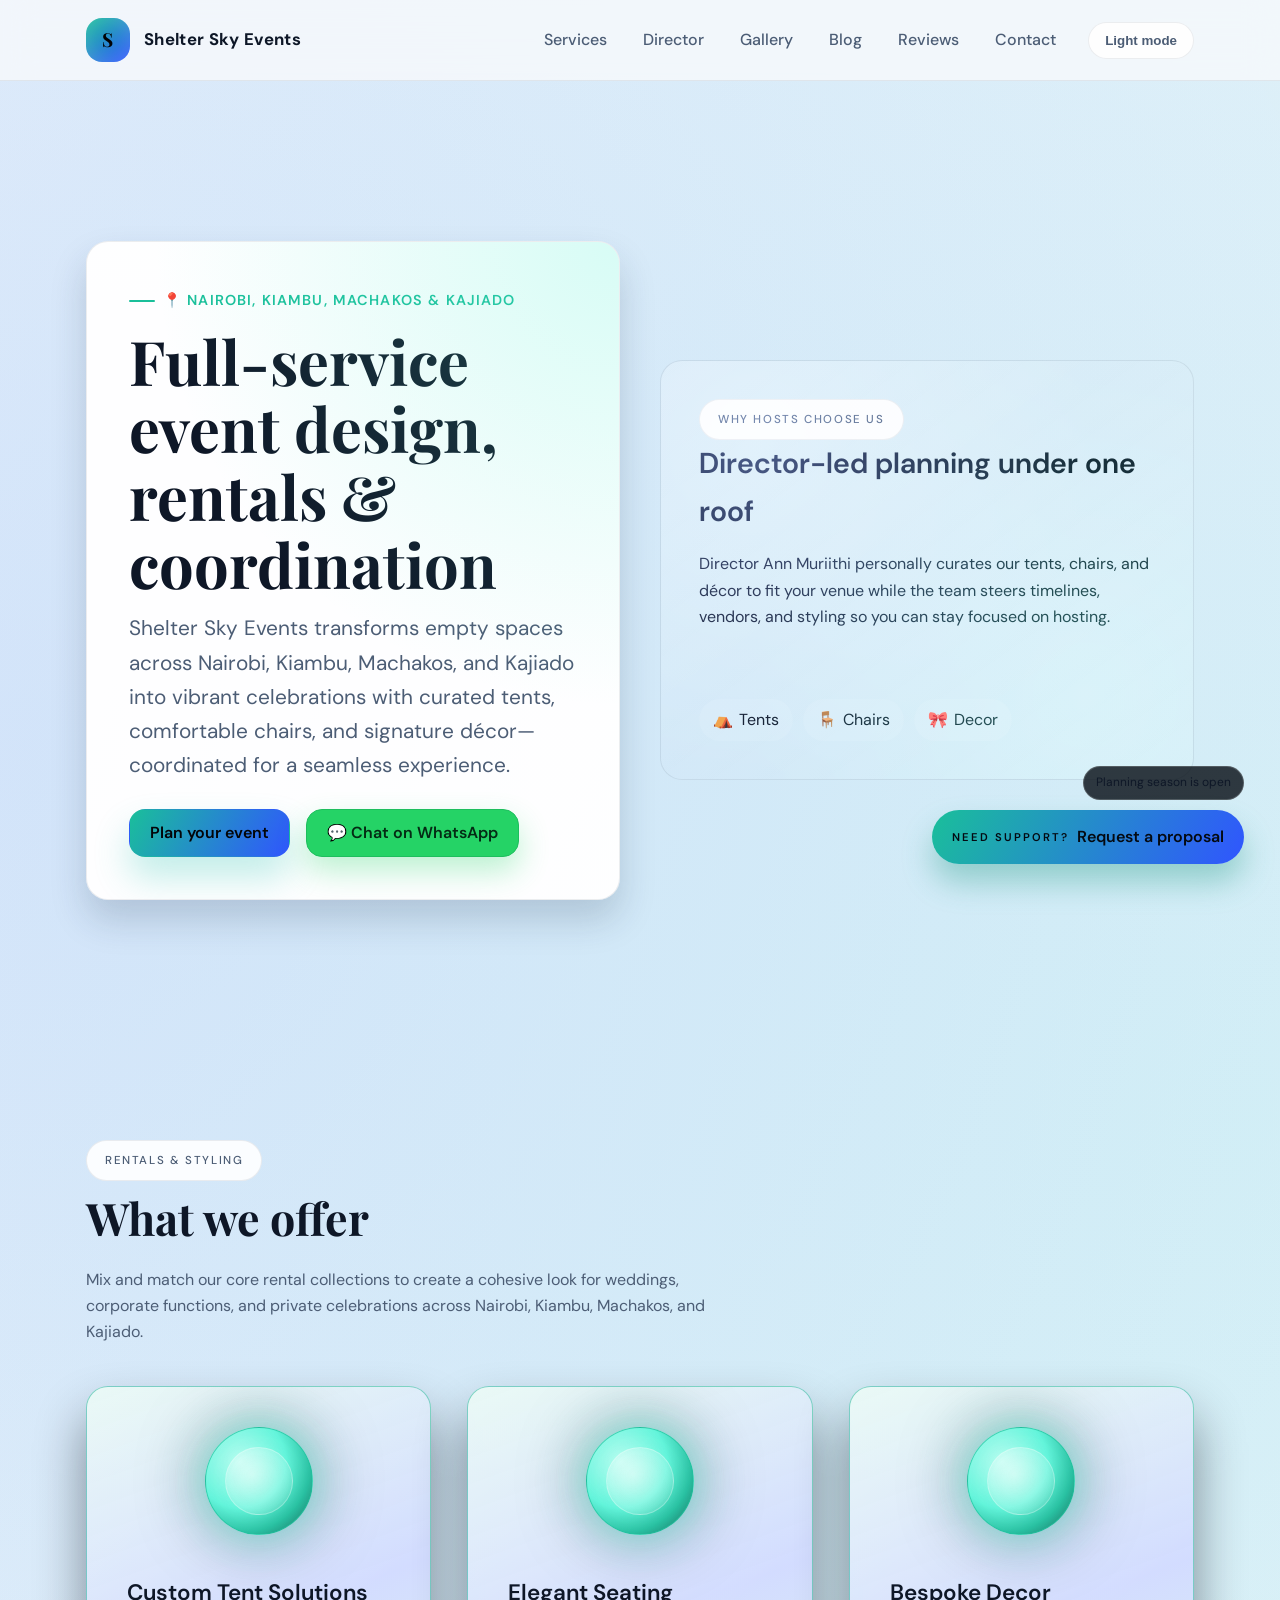
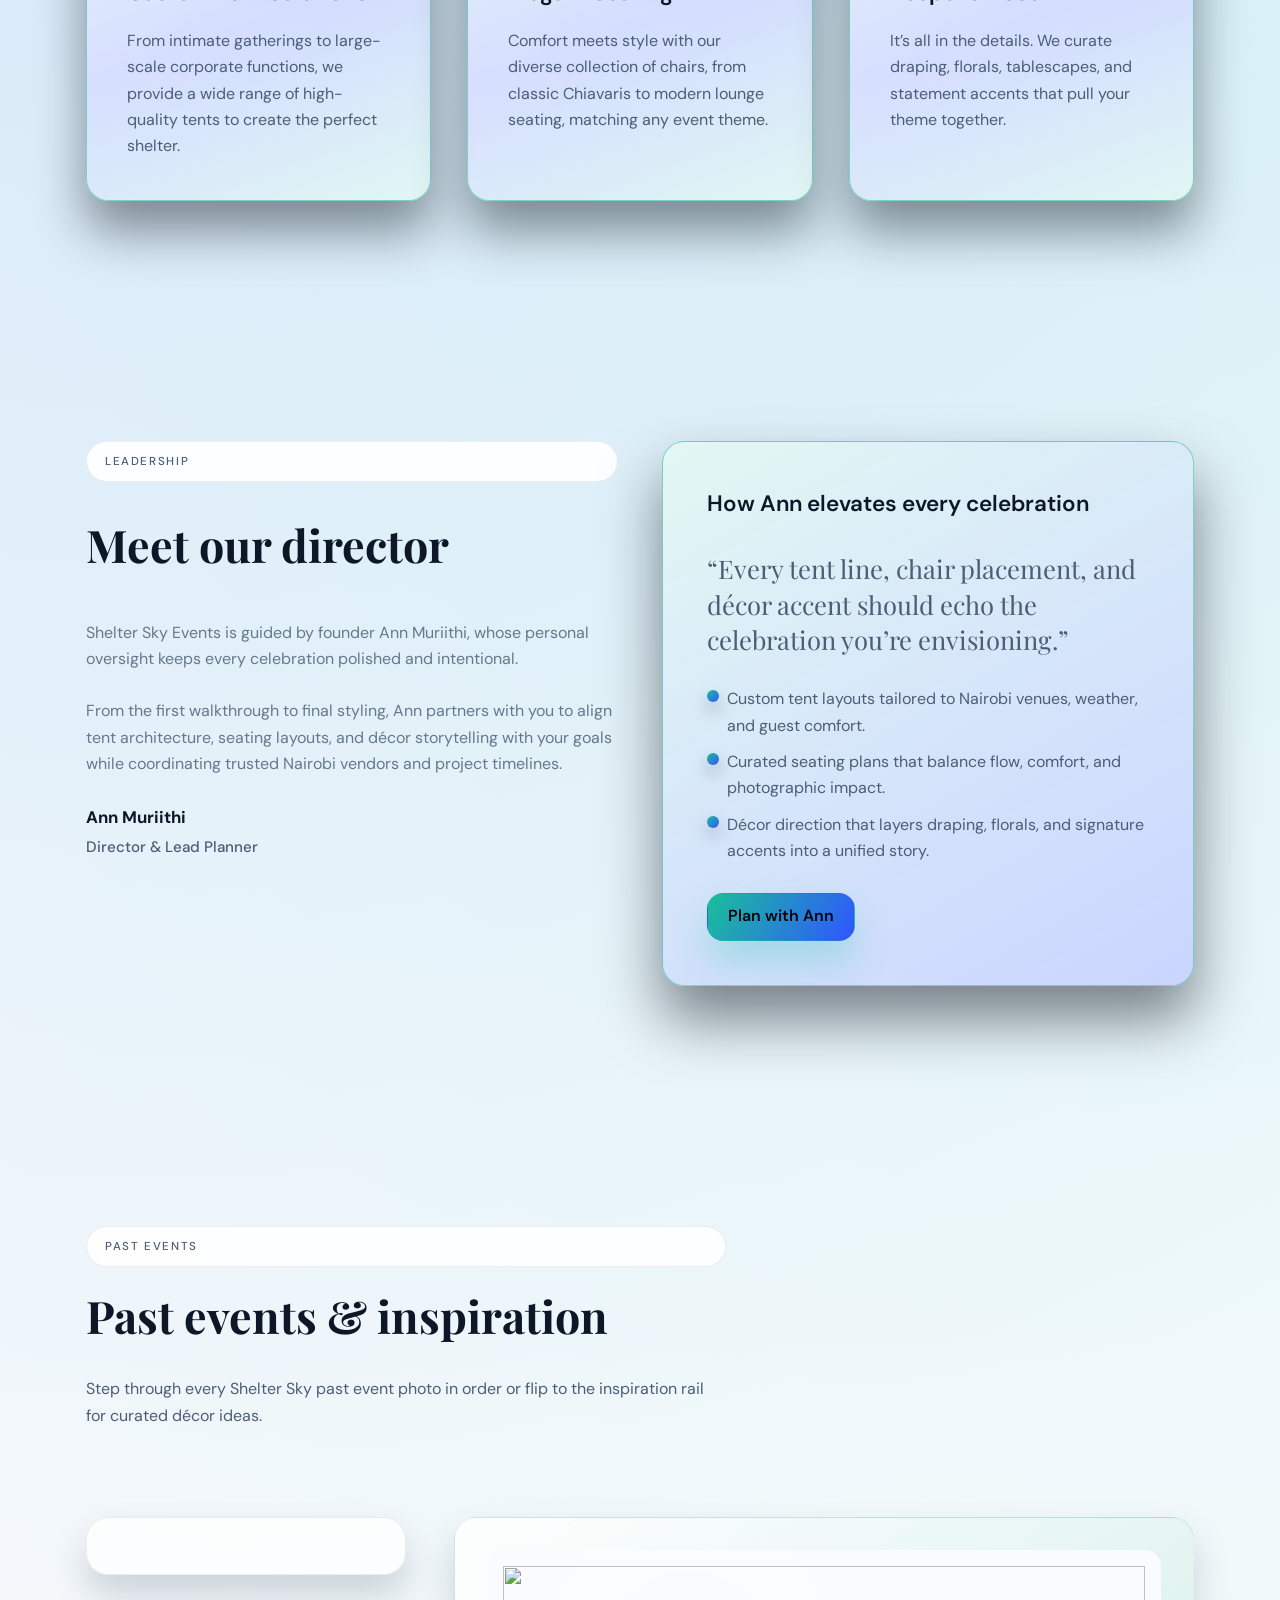
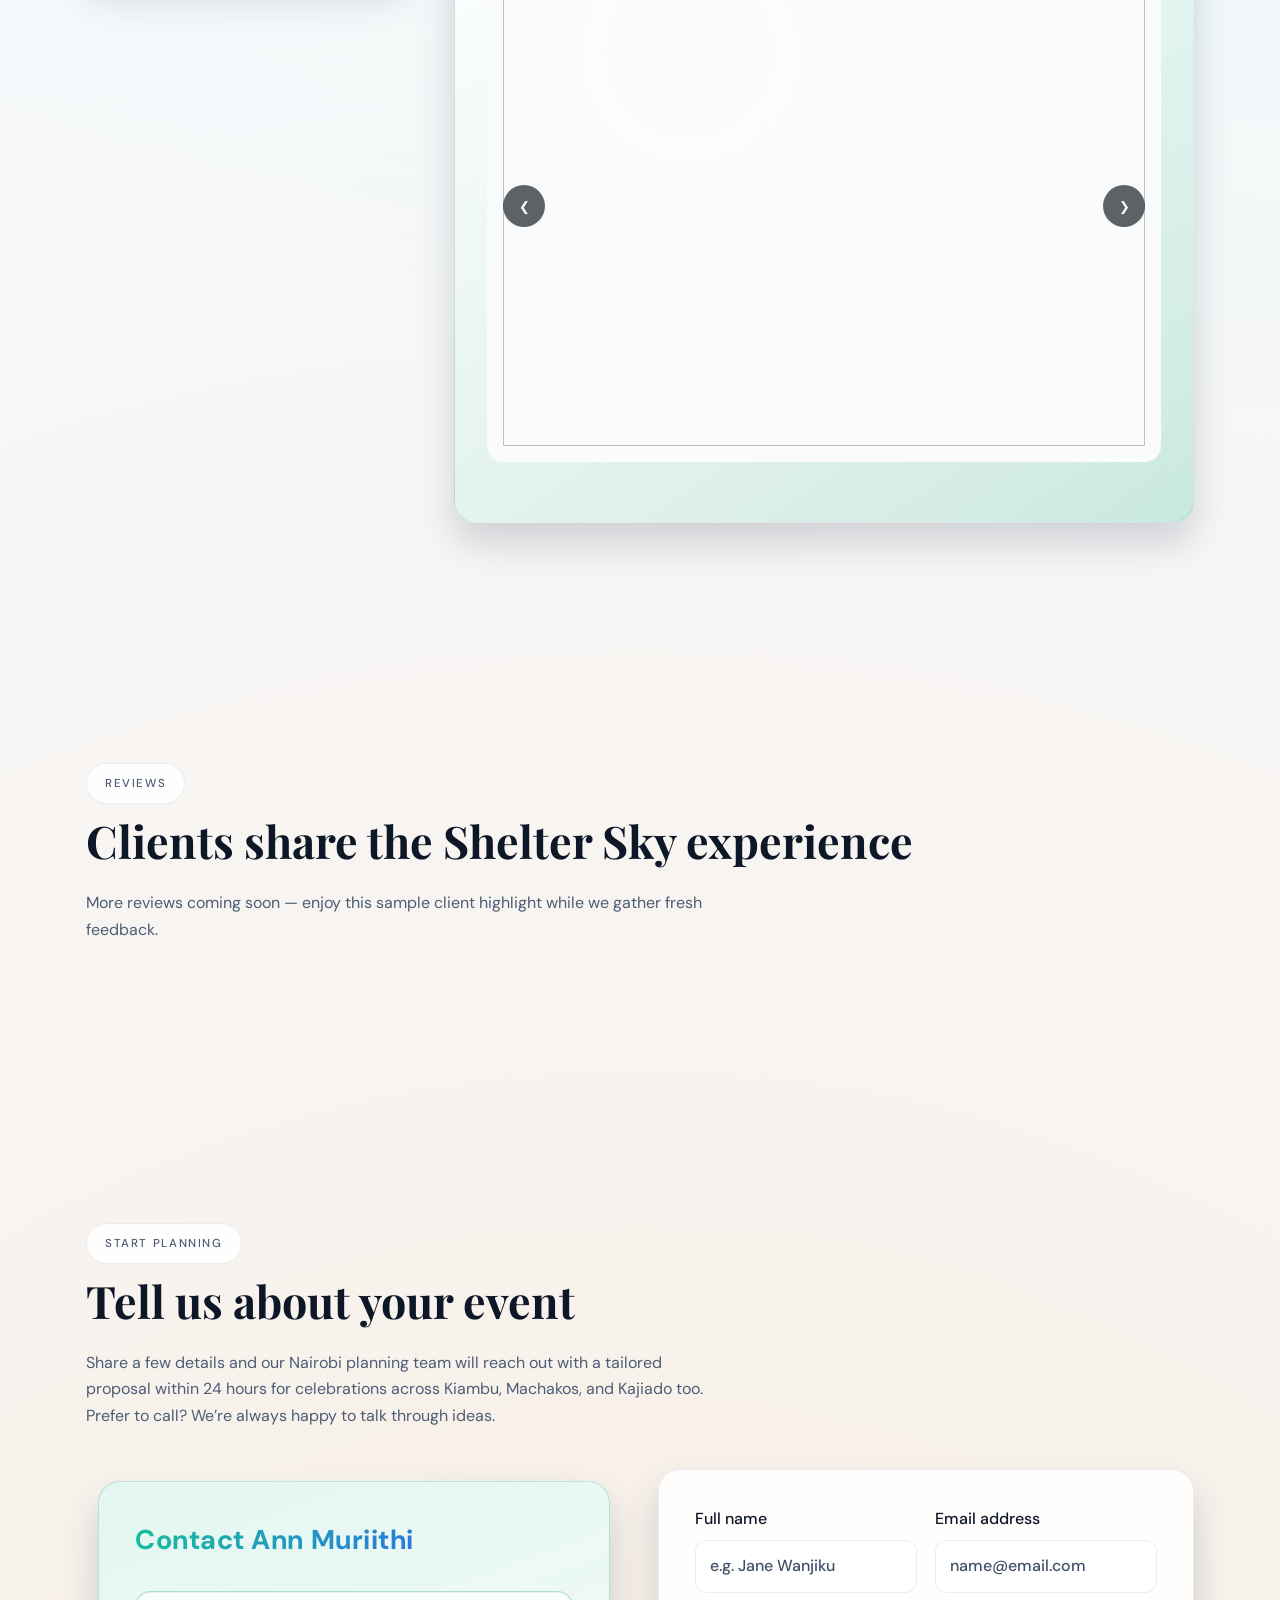
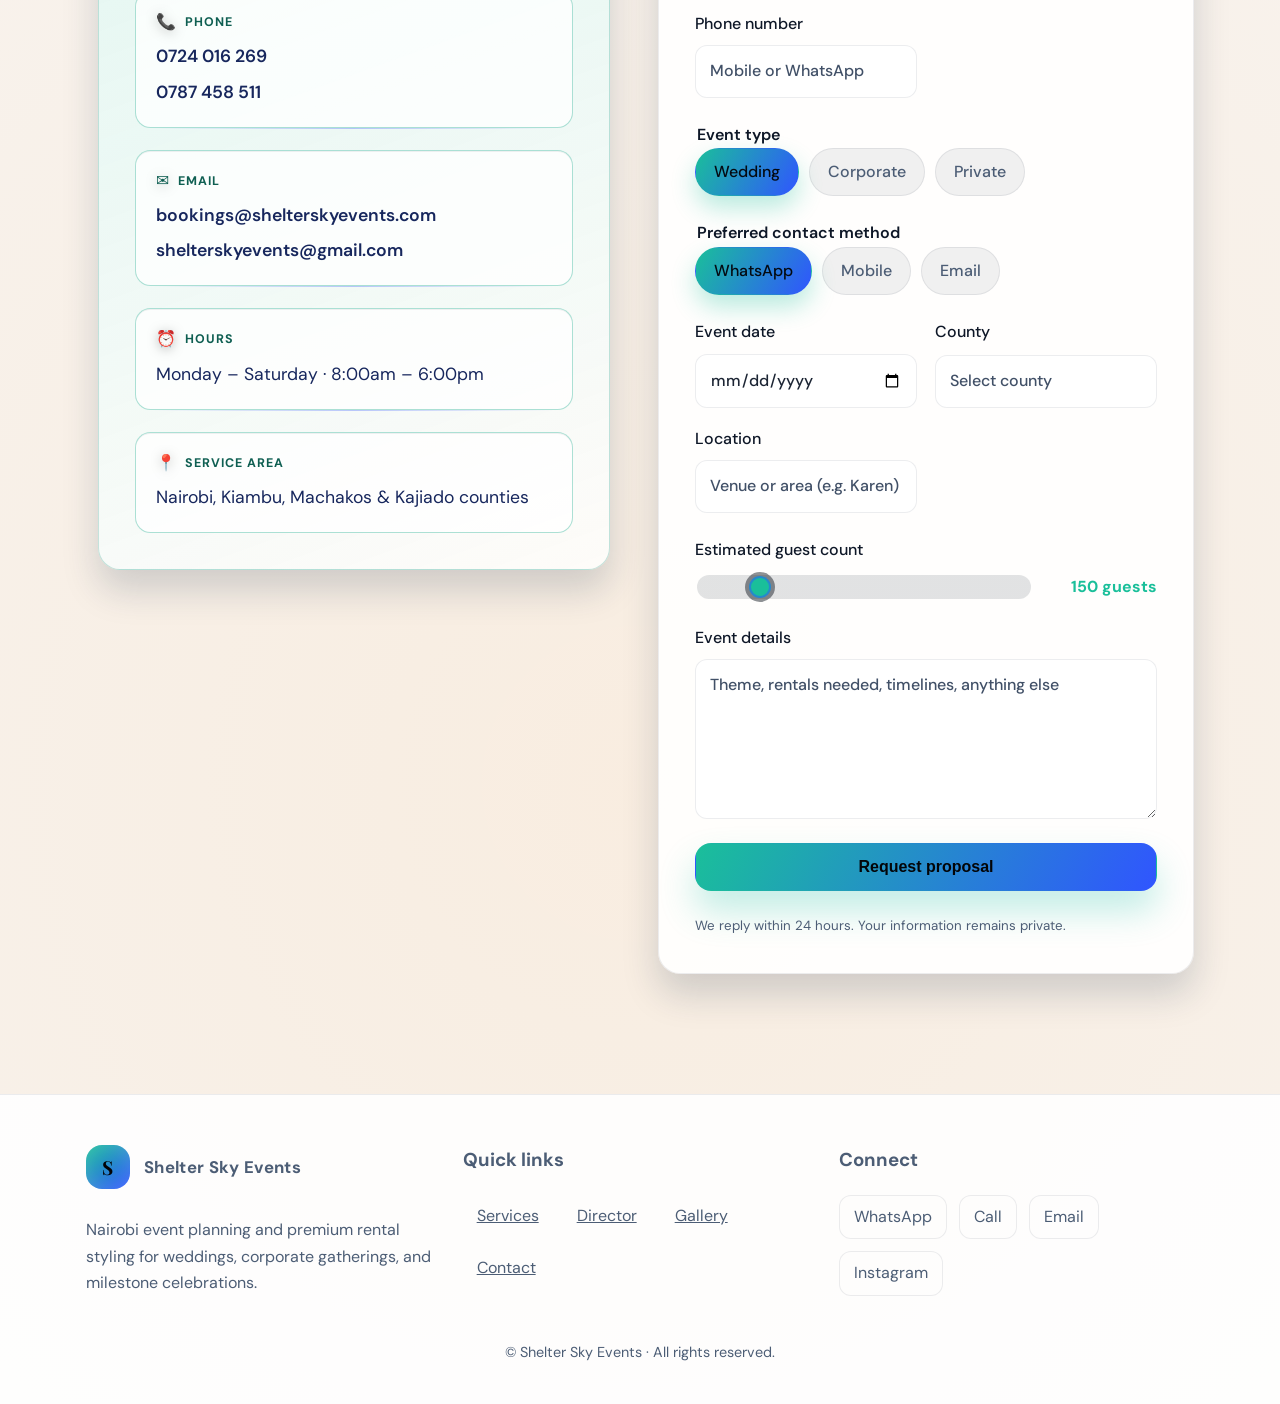
==== commit e97d643b: "Update index.html" ====
--- a/index.html
+++ b/index.html
@@ -47,6 +47,9 @@
     <meta name="twitter:data1" content="Nairobi, Kiambu, Machakos &amp; Kajiado" />
     <meta name="twitter:label2" content="Contact" />
     <meta name="twitter:data2" content="bookings@shelterskyevents.com" />
+    <link rel="icon" type="image/png" sizes="32x32" href="Assets/gallery/shelterskyevents_icon.jpg" />
+    <link rel="apple-touch-icon" href="Assets/gallery/shelterskyevents_icon.jpg" />
+    <link rel="shortcut icon" href="Assets/gallery/shelterskyevents_icon.jpg" />
     <link rel="preconnect" href="https://fonts.googleapis.com" />
     <link rel="preconnect" href="https://fonts.gstatic.com" crossorigin />
     <link
@@ -1089,319 +1092,7 @@
         border-color: color-mix(in srgb, var(--gallery-accent) 46%, transparent 54%);
       }
 
-      .blog {
-        display: grid;
-        gap: clamp(24px, 4vw, 32px);
-      }
-
-      .blog-schedule {
-        border: 1px solid color-mix(in srgb, var(--border) 70%, var(--brand) 30%);
-        border-radius: calc(var(--radius) * 1.1);
-        background: radial-gradient(circle at top left, color-mix(in srgb, var(--brand) 20%, transparent 80%), transparent),
-          var(--surface-strong);
-        box-shadow: var(--shadow);
-      }
-
-      .blog-schedule-pane {
-        padding: clamp(18px, 3.6vw, 32px);
-        display: grid;
-        gap: clamp(16px, 3vw, 28px);
-      }
-
-      .blog-schedule-summary {
-        display: grid;
-        gap: 14px;
-        color: var(--muted);
-      }
-
-      .blog-schedule-summary p {
-        margin: 0;
-      }
-
-      .blog-next {
-        display: flex;
-        flex-wrap: wrap;
-        gap: 10px 18px;
-        align-items: center;
-        padding: 12px 16px;
-        border-radius: 18px;
-        background: color-mix(in srgb, var(--surface) 80%, var(--brand) 20%);
-        box-shadow: inset 0 1px 0 rgba(255, 255, 255, 0.32);
-      }
-
-      .blog-next .label {
-        text-transform: uppercase;
-        letter-spacing: 0.1em;
-        font-size: 0.78rem;
-        font-weight: 700;
-        color: color-mix(in srgb, var(--brand-strong) 68%, var(--text) 32%);
-      }
-
-      .blog-next strong {
-        display: block;
-        font-size: 1.05rem;
-        color: var(--text);
-      }
-
-      .blog-next time {
-        display: block;
-        color: var(--muted);
-        font-size: 0.9rem;
-      }
-
-      .blog-schedule-list {
-        display: grid;
-        gap: 12px;
-      }
-
-      .blog-schedule-item {
-        display: flex;
-        justify-content: space-between;
-        gap: 12px;
-        padding: 12px 0;
-        border-bottom: 1px solid color-mix(in srgb, var(--border) 75%, transparent 25%);
-      }
-
-      .blog-schedule-item:last-child {
-        border-bottom: none;
-        padding-bottom: 0;
-      }
-
-      .blog-schedule-item time {
-        display: block;
-        font-size: 0.92rem;
-        color: var(--muted);
-      }
-
-      .blog-schedule-item strong {
-        font-size: 1rem;
-      }
-
-      .blog-schedule-item span {
-        font-size: 0.85rem;
-        color: color-mix(in srgb, var(--brand-strong) 60%, var(--text) 40%);
-        white-space: nowrap;
-      }
-
-      .blog-toolbar {
-        display: flex;
-        align-items: center;
-        justify-content: space-between;
-        gap: 16px;
-        flex-wrap: wrap;
-      }
-
-      .blog-filters {
-        display: flex;
-        gap: 12px;
-        flex-wrap: wrap;
-        overflow-x: auto;
-        padding-bottom: 4px;
-        scrollbar-width: thin;
-      }
-
-      .blog-filter {
-        border: 1px solid var(--border);
-        border-radius: 999px;
-        background: var(--surface);
-        color: var(--muted);
-        font-weight: 600;
-        padding: 8px 18px;
-        cursor: pointer;
-        transition: background var(--transition), color var(--transition), border-color var(--transition),
-          transform var(--transition), box-shadow var(--transition);
-      }
-
-      .blog-filter:hover,
-      .blog-filter:focus-visible {
-        border-color: color-mix(in srgb, var(--border) 40%, var(--brand) 60%);
-        color: var(--text);
-        transform: translateY(-1px);
-      }
-
-      .blog-filter[aria-pressed="true"] {
-        background: color-mix(in srgb, var(--brand) 18%, transparent 82%);
-        color: var(--text);
-        border-color: color-mix(in srgb, var(--brand) 70%, var(--border) 30%);
-        box-shadow: 0 18px 30px rgba(4, 10, 18, 0.32);
-        transform: translateY(-2px);
-      }
-
-      .blog-layout {
-        display: grid;
-        gap: clamp(24px, 5vw, 40px);
-        grid-template-columns: minmax(0, 1.15fr) minmax(0, 0.85fr);
-        align-items: stretch;
-      }
-
-      .blog-feature {
-        padding: 0;
-        overflow: hidden;
-        display: grid;
-        grid-template-rows: minmax(0, auto) 1fr;
-      }
-
-      .blog-feature-media {
-        position: relative;
-        width: 100%;
-        aspect-ratio: 16 / 9;
-        overflow: hidden;
-      }
-
-      .blog-feature-media img {
-        width: 100%;
-        height: 100%;
-        object-fit: cover;
-        display: block;
-        transition: transform var(--transition);
-      }
-
-      .blog-feature:hover .blog-feature-media img,
-      .blog-feature:focus-within .blog-feature-media img {
-        transform: scale(1.04);
-      }
-
-      .blog-feature-body {
-        padding: clamp(26px, 4vw, 34px);
-        display: flex;
-        flex-direction: column;
-        gap: 12px;
-      }
-
-      .blog-feature-meta {
-        display: flex;
-        gap: 12px;
-        align-items: center;
-        flex-wrap: wrap;
-        color: var(--muted);
-        font-size: 0.9rem;
-      }
-
-      .blog-feature-category {
-        font-weight: 700;
-        letter-spacing: 0.08em;
-        text-transform: uppercase;
-        color: var(--brand-strong);
-        font-size: 0.82rem;
-      }
-
-      .blog-feature-actions {
-        margin-top: auto;
-        display: flex;
-        flex-wrap: wrap;
-        gap: 12px;
-      }
-
-      .blog-feature-status {
-        font-weight: 600;
-        color: color-mix(in srgb, var(--brand-strong) 70%, var(--text) 30%);
-        font-size: 0.85rem;
-      }
-
-      .blog-list {
-        display: grid;
-        gap: 18px;
-      }
-
-      .blog-card {
-        border-radius: calc(var(--radius) - 6px);
-        border: 1px solid var(--border);
-        background: var(--surface);
-        box-shadow: var(--shadow);
-        overflow: hidden;
-      }
-
-      .blog-card-button {
-        border: none;
-        background: transparent;
-        padding: 0;
-        display: flex;
-        flex-direction: column;
-        text-align: left;
-        width: 100%;
-        cursor: pointer;
-        color: inherit;
-        height: 100%;
-      }
-
-      .blog-card-media {
-        width: 100%;
-        aspect-ratio: 16 / 9;
-        overflow: hidden;
-      }
-
-      .blog-card-media img {
-        width: 100%;
-        height: 100%;
-        object-fit: cover;
-        display: block;
-        transition: transform var(--transition);
-      }
-
-      .blog-card-button:hover .blog-card-media img,
-      .blog-card-button:focus-visible .blog-card-media img {
-        transform: scale(1.05);
-      }
-
-      .blog-card-body {
-        padding: 18px 22px 22px;
-        display: flex;
-        flex-direction: column;
-        gap: 10px;
-      }
-
-      .blog-card-meta {
-        display: flex;
-        align-items: center;
-        justify-content: space-between;
-        gap: 8px;
-        flex-wrap: wrap;
-        color: var(--muted);
-        font-size: 0.85rem;
-      }
-
-      .blog-card-title {
-        margin: 0;
-        font-size: 1.05rem;
-      }
-
-      .blog-card-excerpt {
-        margin: 0;
-        color: var(--muted);
-      }
-
-      .blog-card-readtime {
-        font-size: 0.85rem;
-        color: var(--muted);
-      }
-
-      .blog-card-status {
-        display: inline-flex;
-        align-items: center;
-        gap: 6px;
-        font-size: 0.8rem;
-        font-weight: 600;
-        letter-spacing: 0.04em;
-        text-transform: uppercase;
-        color: color-mix(in srgb, var(--brand-strong) 70%, var(--text) 30%);
-      }
-
-      .blog-card-button:focus-visible {
-        outline: 2px solid var(--accent);
-        outline-offset: 2px;
-      }
-
-      .blog-card-button[aria-pressed="true"] {
-        background: color-mix(in srgb, var(--brand) 12%, transparent 88%);
-      }
-
-      .blog-card-button[aria-pressed="true"] .blog-card-title {
-        color: var(--text);
-      }
-
-      .blog-card-button[aria-pressed="true"] .blog-card-meta {
-        color: color-mix(in srgb, var(--muted) 40%, var(--text) 60%);
-      }
+
 
 
       .contact-card {
@@ -1959,11 +1650,6 @@
           flex: 1 1 30%;
         }
 
-        .blog-feature-meta {
-          flex-direction: column;
-          align-items: flex-start;
-        }
-
         .gallery-layout {
           gap: clamp(20px, 6vw, 32px);
         }
@@ -2003,19 +1689,6 @@
         .hero-grid,
         .contact-card {
           grid-template-columns: minmax(0, 1fr);
-        }
-
-        .blog-layout {
-          grid-template-columns: minmax(0, 1fr);
-        }
-
-        .blog-toolbar {
-          flex-direction: column;
-          align-items: flex-start;
-        }
-
-        .blog-feature-actions {
-          width: 100%;
         }
 
         .director {
@@ -2109,10 +1782,6 @@
           flex: 1 1 calc(50% - 12px);
         }
 
-        .blog-feature-actions {
-          flex-direction: column;
-          align-items: stretch;
-        }
       }
 
       @media (max-width: 480px) {
@@ -2143,7 +1812,7 @@
             <a href="#services" role="listitem">Services</a>
             <a href="#director" role="listitem">Director</a>
             <a href="#gallery" role="listitem">Gallery</a>
-            <a href="#blog" role="listitem">Blog</a>
+            <a href="Blog/index.html" target="_blank" rel="noopener" role="listitem">Blog</a>
             <a href="#testimonials" role="listitem">Reviews</a>
             <a href="#contact" role="listitem">Contact</a>
           </div>
@@ -2285,62 +1954,7 @@
           </div>
         </section>
 
-        <section id="blog" aria-labelledby="blog-title">
-          <div class="container blog">
-            <div class="blog-header">
-              <span class="pill">Insights</span>
-              <h2 class="section-title" id="blog-title">Shelter Sky journal</h2>
-              <p class="section-subtitle">
-                Discover how our Nairobi team layers tents, chairs, and décor to transform venues — plus planning tips and inspiration
-                fresh from the field.
-              </p>
-            </div>
-            <div class="blog-schedule" aria-live="polite">
-              <div class="blog-schedule-pane">
-                <div class="blog-schedule-summary">
-                  <p>
-                    Two fresh stories publish every Tuesday and Friday between 9:00am and 11:30am Nairobi time so you can plan and post with
-                    Google’s best indexing window.
-                  </p>
-                  <div class="blog-next" id="blog-next" aria-live="polite">
-                    <span class="label">Next release</span>
-                    <div>
-                      <strong id="blog-next-title"></strong>
-                      <time id="blog-next-date"></time>
-                    </div>
-                  </div>
-                </div>
-                <div class="blog-schedule-list" id="blog-schedule-list" aria-label="Upcoming posts"></div>
-              </div>
-            </div>
-            <div class="blog-toolbar">
-              <div class="blog-filters" id="blog-filters" role="toolbar" aria-label="Filter blog posts"></div>
-              <a class="btn btn-ghost" href="#contact">Talk to our planners</a>
-            </div>
-            <div class="blog-layout">
-              <article class="card blog-feature" id="blog-feature" aria-live="polite">
-                <div class="blog-feature-media">
-                  <img id="blog-feature-image" src="" alt="" loading="lazy" />
-                </div>
-                <div class="blog-feature-body">
-                  <span class="blog-feature-category" id="blog-feature-category"></span>
-                  <div class="blog-feature-meta">
-                    <time id="blog-feature-date"></time>
-                    <span id="blog-feature-reading"></span>
-                    <span id="blog-feature-status" class="blog-feature-status"></span>
-                  </div>
-                  <h3 id="blog-feature-title"></h3>
-                  <p id="blog-feature-excerpt"></p>
-                  <div class="blog-feature-actions">
-                    <a id="blog-feature-link" class="btn btn-primary" href="#" target="_blank" rel="noopener">Read full story</a>
-                    <button type="button" class="btn btn-ghost" id="blog-feature-share">Copy link</button>
-                  </div>
-                </div>
-              </article>
-              <div class="blog-list" id="blog-cards" role="list" aria-live="polite"></div>
-            </div>
-          </div>
-        </section>
+        
 
         <section id="testimonials" aria-labelledby="testimonials-title">
           <div class="container">
@@ -2598,7 +2212,6 @@
               <a class="chip" href="#services">Services</a>
               <a class="chip" href="#director">Director</a>
               <a class="chip" href="#gallery">Gallery</a>
-              <a class="chip" href="#blog">Blog</a>
               <a class="chip" href="#contact">Contact</a>
             </div>
           </div>
@@ -2644,26 +2257,7 @@
       </button>
     </template>
 
-    <template id="blog-card-template">
-      <article class="blog-card" role="listitem">
-        <button type="button" class="blog-card-button" aria-pressed="false">
-          <div class="blog-card-media">
-            <img alt="" loading="lazy" />
-          </div>
-          <div class="blog-card-body">
-            <div class="blog-card-meta">
-              <span class="blog-card-category"></span>
-              <time></time>
-            </div>
-            <span class="blog-card-status" hidden></span>
-            <h3 class="blog-card-title"></h3>
-            <p class="blog-card-excerpt"></p>
-            <span class="blog-card-readtime"></span>
-          </div>
-        </button>
-      </article>
-    </template>
-
+    
     <script>
       const testimonials = [
         {
@@ -2674,388 +2268,6 @@
         },
       ];
 
-      const BLOG_DATA_URL = "Blog/posts.json";
-
-      const testimonialContainer = document.getElementById("testimonial-grid");
-      const testimonialTemplate = document.getElementById("testimonial-template");
-      testimonials.forEach((testimonial) => {
-        const node = testimonialTemplate.content.cloneNode(true);
-        node.querySelector("blockquote").textContent = testimonial.quote;
-        const noteEl = node.querySelector(".testimonial-sample-note");
-        if (testimonial.note) {
-          noteEl.textContent = testimonial.note;
-          noteEl.hidden = false;
-        } else {
-          noteEl.remove();
-        }
-        node.querySelector("cite").textContent = testimonial.name;
-        testimonialContainer.appendChild(node);
-      });
-
-      const blogCardsContainer = document.getElementById("blog-cards");
-      const blogFilters = document.getElementById("blog-filters");
-      const blogFeature = document.getElementById("blog-feature");
-      const blogCardTemplate = document.getElementById("blog-card-template");
-      const blogFeatureImage = document.getElementById("blog-feature-image");
-      const blogFeatureCategory = document.getElementById("blog-feature-category");
-      const blogFeatureDate = document.getElementById("blog-feature-date");
-      const blogFeatureReading = document.getElementById("blog-feature-reading");
-      const blogFeatureTitle = document.getElementById("blog-feature-title");
-      const blogFeatureExcerpt = document.getElementById("blog-feature-excerpt");
-      const blogFeatureLink = document.getElementById("blog-feature-link");
-      const blogFeatureShare = document.getElementById("blog-feature-share");
-      const blogFeatureStatus = document.getElementById("blog-feature-status");
-      const blogScheduleList = document.getElementById("blog-schedule-list");
-      const blogNextTitle = document.getElementById("blog-next-title");
-      const blogNextDate = document.getElementById("blog-next-date");
-      const blogSection = document.getElementById("blog");
-
-      const isValidDate = (date) => date instanceof Date && !Number.isNaN(date.getTime());
-
-      const formatBlogDate = (value) => {
-        const date = value instanceof Date ? value : new Date(value);
-        if (isValidDate(date)) {
-          return date.toLocaleDateString("en-GB", {
-            weekday: "short",
-            day: "2-digit",
-            month: "short",
-            year: "numeric",
-            timeZone: "Africa/Nairobi",
-          });
-        }
-        return "";
-      };
-
-      const formatBlogDateTime = (value) => {
-        const date = value instanceof Date ? value : new Date(value);
-        if (isValidDate(date)) {
-          return date.toLocaleString("en-GB", {
-            weekday: "short",
-            day: "2-digit",
-            month: "short",
-            year: "numeric",
-            hour: "2-digit",
-            minute: "2-digit",
-            hour12: true,
-            timeZone: "Africa/Nairobi",
-          });
-        }
-        return "";
-      };
-
-      const initializeBlog = (blogPosts = []) => {
-        if (
-          !blogCardsContainer ||
-          !blogFilters ||
-          !blogFeature ||
-          !blogCardTemplate ||
-          !blogFeatureImage ||
-          !blogFeatureCategory ||
-          !blogFeatureDate ||
-          !blogFeatureReading ||
-          !blogFeatureTitle ||
-          !blogFeatureExcerpt ||
-          !blogFeatureLink ||
-          !Array.isArray(blogPosts) ||
-          !blogPosts.length
-        ) {
-          return;
-        }
-
-        const sanitizedPosts = blogPosts
-          .filter((post) => post?.slug && post?.title)
-          .map((post) => {
-            const publishDate = post.publishDate ?? post.date;
-            const publishDateObj = new Date(publishDate);
-            return {
-              ...post,
-              publishDate,
-              publishDateObj,
-            };
-          })
-          .filter((post) => isValidDate(post.publishDateObj));
-
-        if (!sanitizedPosts.length) {
-          return;
-        }
-
-        const sortedBlogPosts = sanitizedPosts
-          .slice()
-          .sort((a, b) => b.publishDateObj.getTime() - a.publishDateObj.getTime());
-
-        let activeBlogFilter = "All";
-        let activeBlogSlug = sortedBlogPosts[0]?.slug ?? null;
-        let blogRotationTimer;
-
-        const isPostLive = (post) => post.publishDateObj.getTime() <= Date.now();
-
-        const getFilteredPosts = () =>
-          sortedBlogPosts.filter((post) => activeBlogFilter === "All" || post.category === activeBlogFilter);
-
-        const buildFilters = () => {
-          const categories = ["All", ...new Set(sortedBlogPosts.map((post) => post.category))];
-          blogFilters.innerHTML = "";
-          categories.forEach((category) => {
-            const button = document.createElement("button");
-            button.type = "button";
-            button.className = "blog-filter";
-            button.dataset.filter = category;
-            button.textContent = category;
-            button.setAttribute("aria-pressed", category === activeBlogFilter ? "true" : "false");
-            blogFilters.appendChild(button);
-          });
-        };
-
-        const syncActiveCard = () => {
-          blogCardsContainer.querySelectorAll(".blog-card-button").forEach((button) => {
-            button.setAttribute("aria-pressed", button.dataset.slug === activeBlogSlug ? "true" : "false");
-          });
-        };
-
-        const renderSchedule = () => {
-          if (!blogScheduleList || !blogNextTitle || !blogNextDate) {
-            return;
-          }
-          const now = Date.now();
-          const upcoming = sortedBlogPosts
-            .filter((post) => post.publishDateObj.getTime() > now)
-            .sort((a, b) => a.publishDateObj.getTime() - b.publishDateObj.getTime());
-          const scheduleEntries = (upcoming.length ? upcoming : sortedBlogPosts.slice().reverse()).slice(0, 4);
-
-          if (upcoming.length) {
-            blogNextTitle.textContent = upcoming[0].title;
-            blogNextDate.textContent = formatBlogDateTime(upcoming[0].publishDateObj);
-          } else {
-            blogNextTitle.textContent = "All 24 posts published";
-            blogNextDate.textContent = "New calendar will be announced soon.";
-          }
-
-          blogScheduleList.innerHTML = "";
-          scheduleEntries.forEach((post) => {
-            const item = document.createElement("div");
-            item.className = "blog-schedule-item";
-            const textWrap = document.createElement("div");
-            const title = document.createElement("strong");
-            title.textContent = post.title;
-            const timeEl = document.createElement("time");
-            timeEl.dateTime = post.publishDate;
-            timeEl.textContent = formatBlogDateTime(post.publishDateObj);
-            textWrap.appendChild(title);
-            textWrap.appendChild(timeEl);
-            const category = document.createElement("span");
-            category.textContent = post.category;
-            item.appendChild(textWrap);
-            item.appendChild(category);
-            blogScheduleList.appendChild(item);
-          });
-        };
-
-        const renderCards = () => {
-          const posts = getFilteredPosts();
-          blogCardsContainer.innerHTML = "";
-          if (!posts.length) {
-            const empty = document.createElement("p");
-            empty.textContent = "Fresh stories are coming soon.";
-            empty.style.color = "var(--muted)";
-            blogCardsContainer.appendChild(empty);
-            return;
-          }
-          posts.forEach((post) => {
-            const node = blogCardTemplate.content.cloneNode(true);
-            const button = node.querySelector(".blog-card-button");
-            const image = node.querySelector("img");
-            const category = node.querySelector(".blog-card-category");
-            const date = node.querySelector("time");
-            const title = node.querySelector(".blog-card-title");
-            const excerpt = node.querySelector(".blog-card-excerpt");
-            const readTime = node.querySelector(".blog-card-readtime");
-            const status = node.querySelector(".blog-card-status");
-            button.dataset.slug = post.slug;
-            button.setAttribute("aria-pressed", post.slug === activeBlogSlug ? "true" : "false");
-            image.src = post.image;
-            image.alt = post.alt || post.title;
-            category.textContent = post.category;
-            date.dateTime = post.publishDate;
-            date.textContent = formatBlogDate(post.publishDateObj);
-            title.textContent = post.title;
-            excerpt.textContent = post.excerpt;
-            readTime.textContent = post.readTime;
-            if (status) {
-              const isLive = isPostLive(post);
-              if (isLive) {
-                status.hidden = true;
-              } else {
-                status.textContent = `Scheduled · ${formatBlogDateTime(post.publishDateObj)}`;
-                status.hidden = false;
-              }
-            }
-            blogCardsContainer.appendChild(node);
-          });
-        };
-
-        const updateFeature = () => {
-          const posts = getFilteredPosts();
-          if (!posts.length) {
-            return;
-          }
-          const activePost = posts.find((post) => post.slug === activeBlogSlug) ?? posts[0];
-          activeBlogSlug = activePost.slug;
-          const isLive = isPostLive(activePost);
-          blogFeatureImage.src = activePost.image;
-          blogFeatureImage.alt = activePost.alt || activePost.title;
-          blogFeatureCategory.textContent = activePost.category;
-          blogFeatureDate.dateTime = activePost.publishDate;
-          blogFeatureDate.textContent = formatBlogDate(activePost.publishDateObj);
-          blogFeatureReading.textContent = activePost.readTime;
-          blogFeatureTitle.textContent = activePost.title;
-          blogFeatureExcerpt.textContent = activePost.excerpt;
-          blogFeatureLink.href = activePost.url;
-          blogFeatureLink.setAttribute("aria-label", `${isLive ? "Read" : "Preview"} ${activePost.title}`);
-          blogFeatureLink.textContent = isLive ? "Read full story" : "Preview post";
-          if (blogFeatureStatus) {
-            blogFeatureStatus.textContent = isLive
-              ? "Live now"
-              : `Scheduled · ${formatBlogDateTime(activePost.publishDateObj)}`;
-            blogFeatureStatus.hidden = !blogFeatureStatus.textContent;
-          }
-          syncActiveCard();
-        };
-
-        const stopBlogRotation = () => {
-          if (blogRotationTimer) {
-            clearInterval(blogRotationTimer);
-            blogRotationTimer = null;
-          }
-        };
-
-        const startBlogRotation = () => {
-          stopBlogRotation();
-          if (getFilteredPosts().length < 2) {
-            return;
-          }
-          blogRotationTimer = setInterval(() => {
-            const posts = getFilteredPosts();
-            if (!posts.length) {
-              return;
-            }
-            const currentIndex = posts.findIndex((post) => post.slug === activeBlogSlug);
-            const nextPost = posts[(currentIndex + 1) % posts.length];
-            activeBlogSlug = nextPost.slug;
-            updateFeature();
-          }, 8000);
-        };
-
-        const restartRotation = () => {
-          stopBlogRotation();
-          startBlogRotation();
-        };
-
-        buildFilters();
-        renderSchedule();
-        renderCards();
-        updateFeature();
-
-        blogFilters.addEventListener("click", (event) => {
-          const button = event.target.closest("button[data-filter]");
-          if (!button) {
-            return;
-          }
-          const { filter } = button.dataset;
-          if (!filter || filter === activeBlogFilter) {
-            return;
-          }
-          activeBlogFilter = filter;
-          const filtered = getFilteredPosts();
-          activeBlogSlug = filtered[0]?.slug ?? sortedBlogPosts[0]?.slug ?? null;
-          buildFilters();
-          renderCards();
-          updateFeature();
-          restartRotation();
-        });
-
-        blogCardsContainer.addEventListener("click", (event) => {
-          const button = event.target.closest(".blog-card-button");
-          if (!button) {
-            return;
-          }
-          const { slug } = button.dataset;
-          if (!slug || slug === activeBlogSlug) {
-            return;
-          }
-          activeBlogSlug = slug;
-          updateFeature();
-          restartRotation();
-        });
-
-        const pauseRotation = () => stopBlogRotation();
-        const resumeRotation = () => startBlogRotation();
-
-        [blogFeature, blogCardsContainer].forEach((element) => {
-          element.addEventListener("mouseenter", pauseRotation);
-          element.addEventListener("mouseleave", resumeRotation);
-          element.addEventListener("focusin", pauseRotation);
-          element.addEventListener("focusout", resumeRotation);
-        });
-
-        if (blogSection) {
-          const blogObserver = new IntersectionObserver(
-            (entries) => {
-              entries.forEach((entry) => {
-                if (entry.isIntersecting) {
-                  startBlogRotation();
-                } else {
-                  stopBlogRotation();
-                }
-              });
-            },
-            { threshold: 0.35 }
-          );
-          blogObserver.observe(blogSection);
-        }
-
-        blogFeatureShare?.addEventListener("click", async () => {
-          const activePost = sortedBlogPosts.find((post) => post.slug === activeBlogSlug);
-          if (!activePost?.url) {
-            return;
-          }
-          const shareUrl = activePost.url;
-          const labelDefault =
-            blogFeatureShare.dataset.defaultLabel ?? blogFeatureShare.textContent ?? "Copy link";
-          blogFeatureShare.dataset.defaultLabel = labelDefault;
-          try {
-            if (navigator.share) {
-              await navigator.share({ title: activePost.title, url: shareUrl });
-            } else if (navigator.clipboard?.writeText) {
-              await navigator.clipboard.writeText(shareUrl);
-            } else {
-              throw new Error("Clipboard unavailable");
-            }
-            blogFeatureShare.textContent = "Link copied";
-            setTimeout(() => {
-              blogFeatureShare.textContent = blogFeatureShare.dataset.defaultLabel ?? labelDefault;
-            }, 2000);
-          } catch (error) {
-            window.prompt("Copy this blog link", shareUrl);
-            blogFeatureShare.textContent = blogFeatureShare.dataset.defaultLabel ?? labelDefault;
-          }
-        });
-      };
-
-      const loadBlogPosts = async () => {
-        try {
-          const response = await fetch(BLOG_DATA_URL, { cache: "no-cache" });
-          if (!response.ok) {
-            throw new Error(`Blog response ${response.status}`);
-          }
-          const posts = await response.json();
-          initializeBlog(posts);
-        } catch (error) {
-          console.error("Unable to load blog posts", error);
-        }
-      };
-
-      if (blogSection) {
-        loadBlogPosts();
       }
 
       const galleryPhotoFiles = [
@@ -3574,7 +2786,7 @@
       );
 
       const revealElements = document.querySelectorAll(
-        ".card, .hero-copy, .hero-panel, .testimonial, .gallery-event-button, .gallery-stage, .contact-info, .contact-form, .director-intro, .blog-card, .blog-feature"
+        ".card, .hero-copy, .hero-panel, .testimonial, .gallery-event-button, .gallery-stage, .contact-info, .contact-form, .director-intro"
       );
       revealElements.forEach((el) => {
         el.style.opacity = "var(--reveal-opacity, 0)";
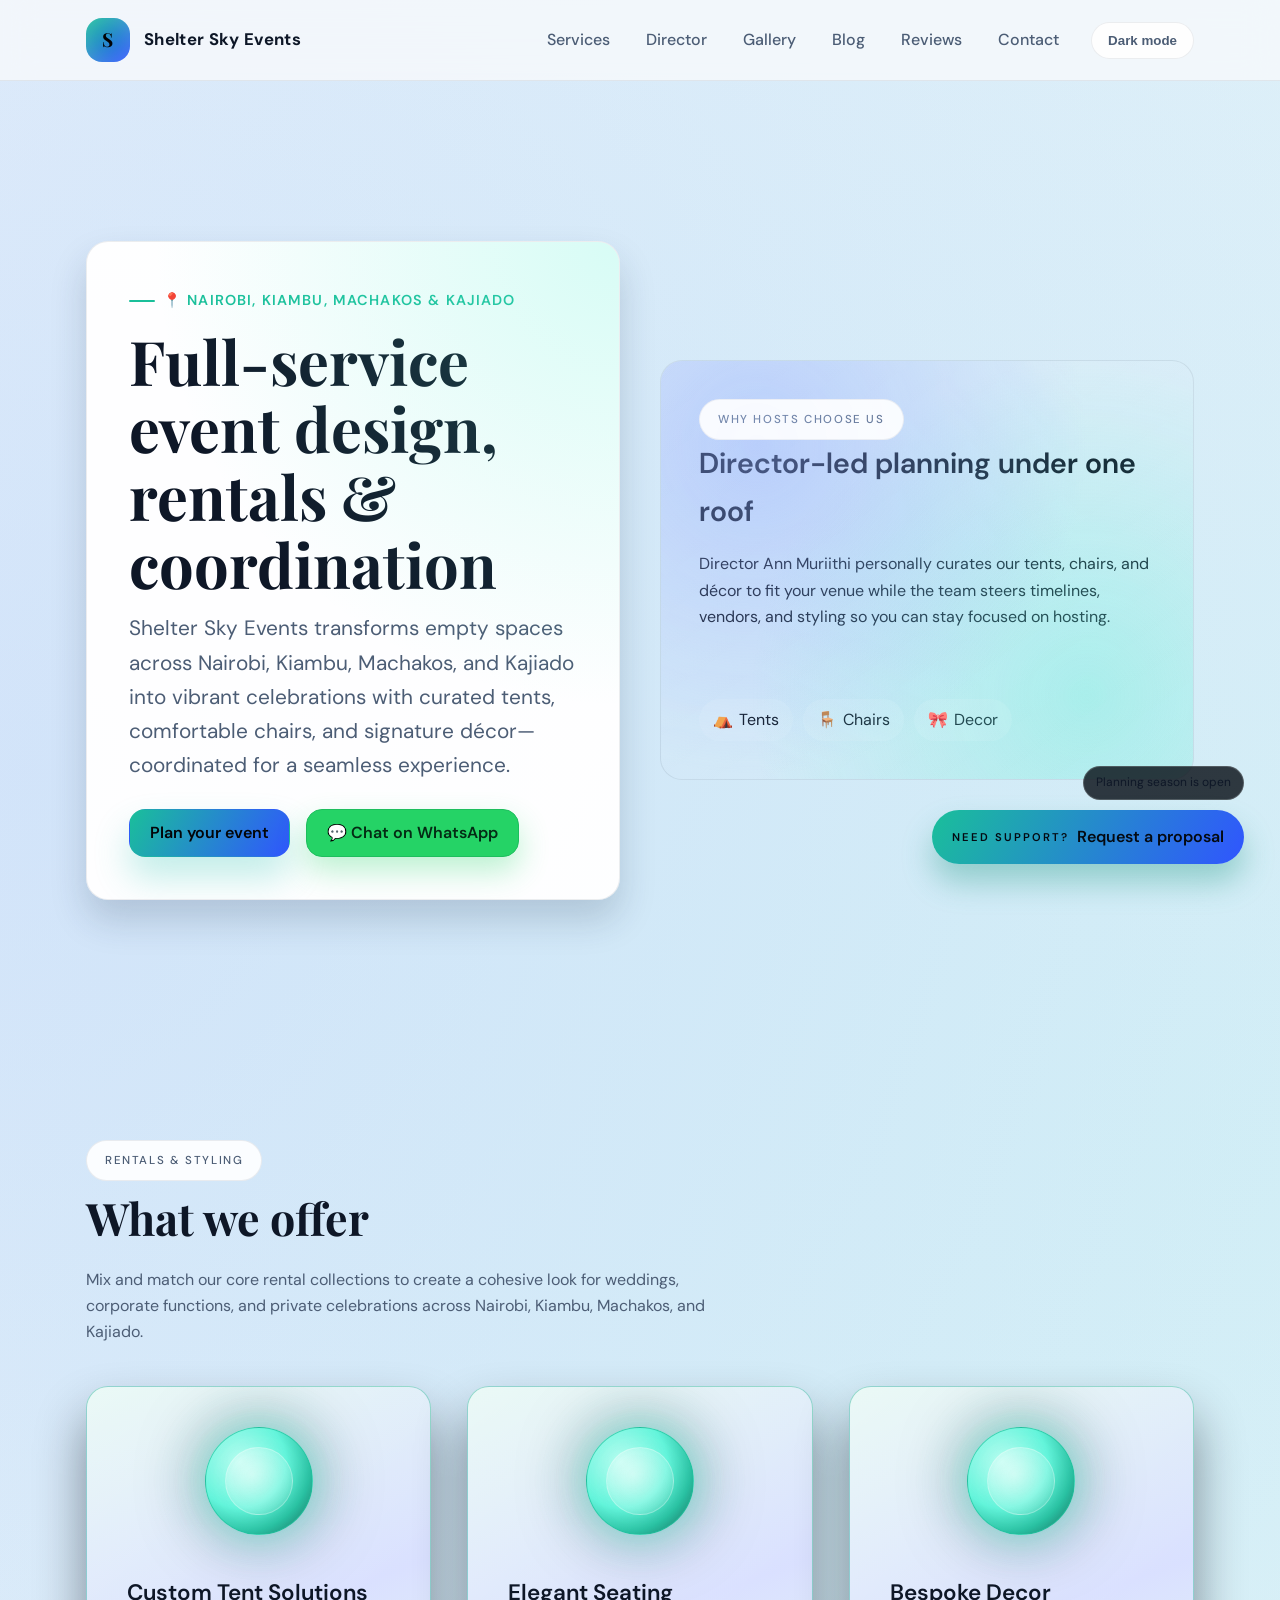
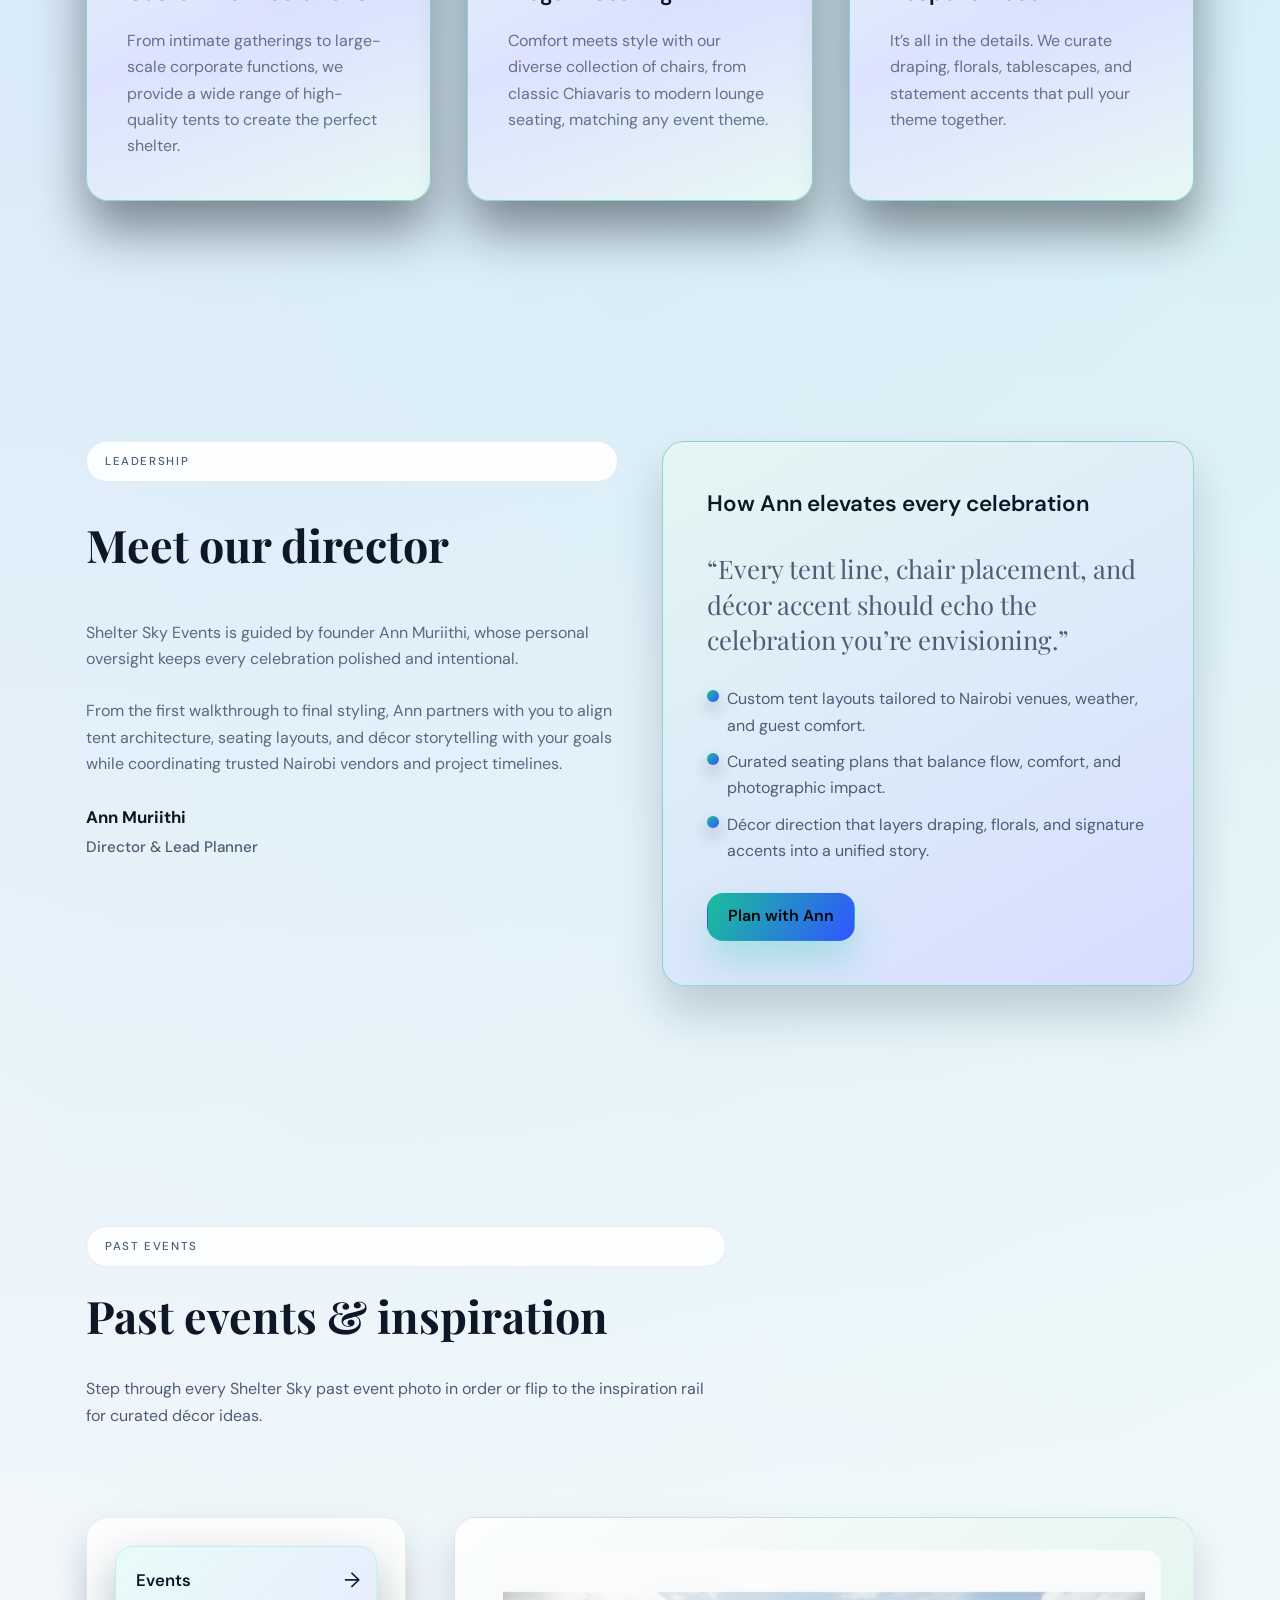
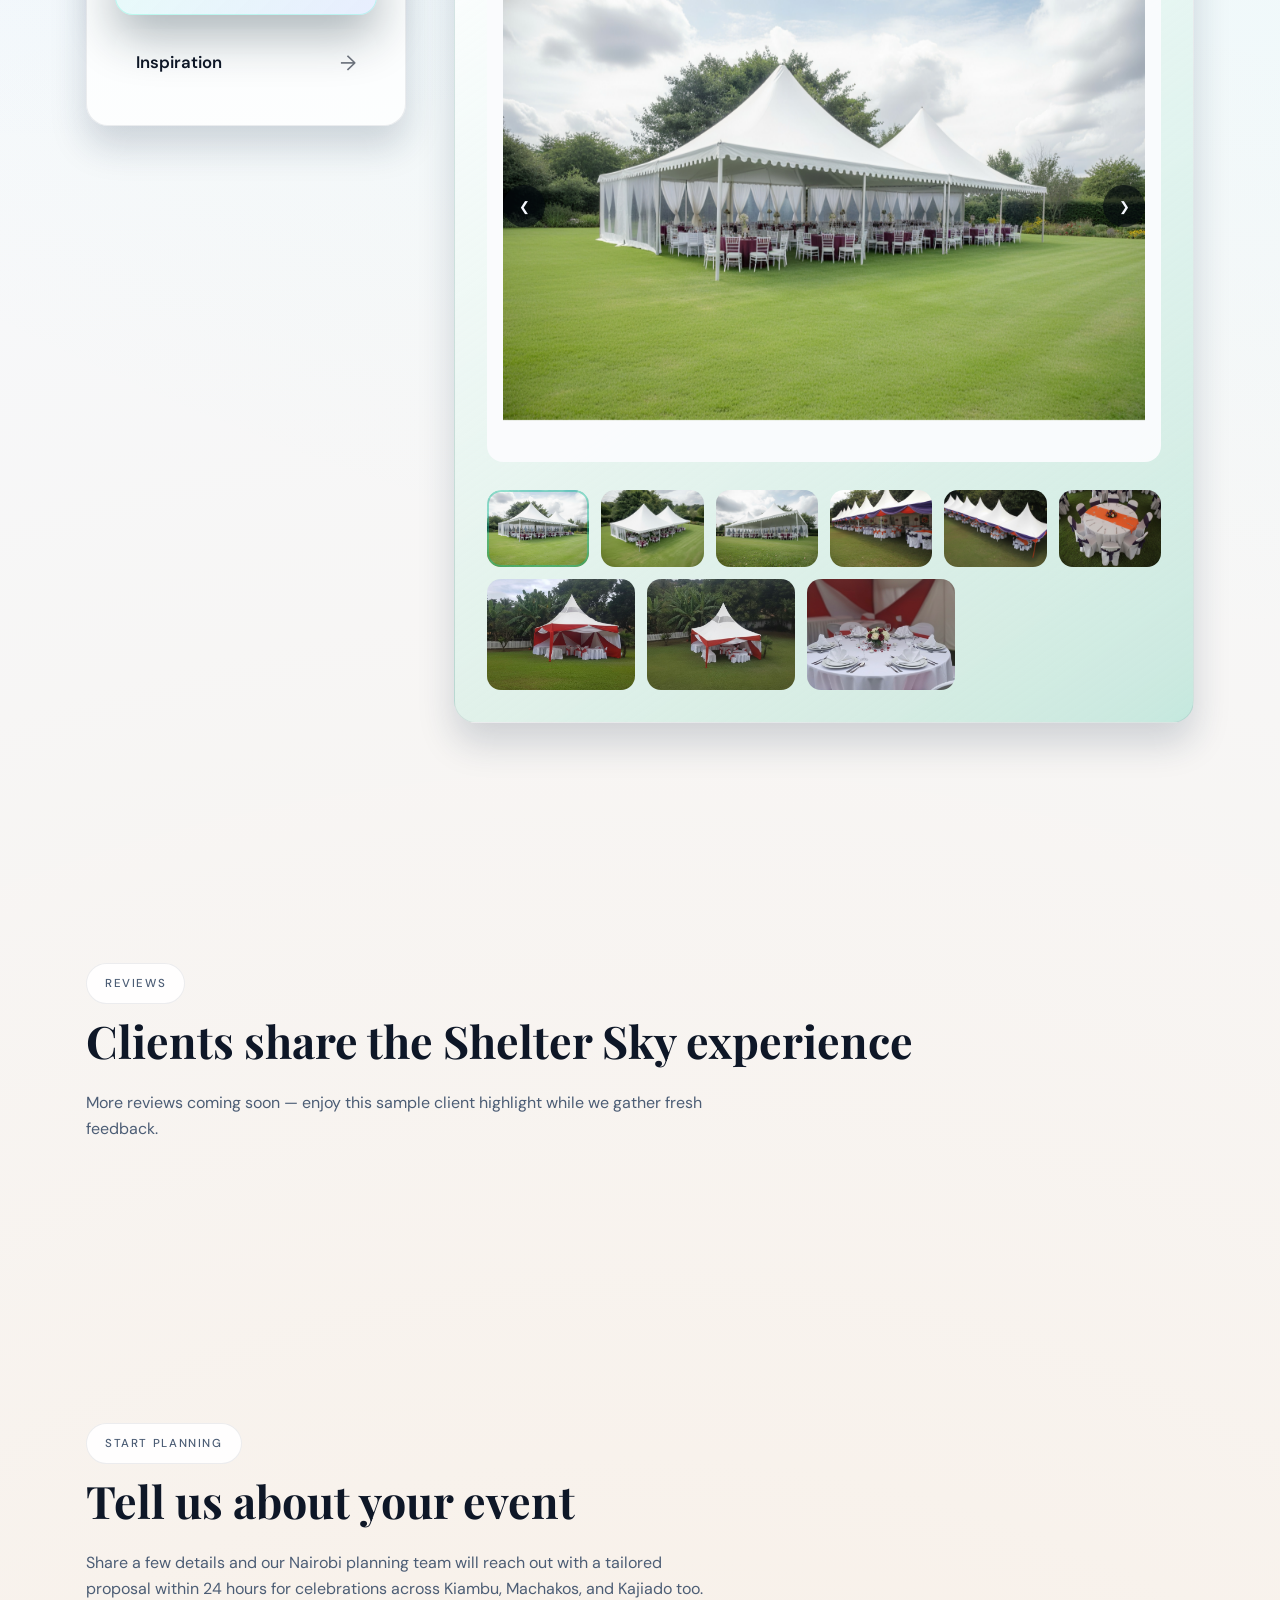
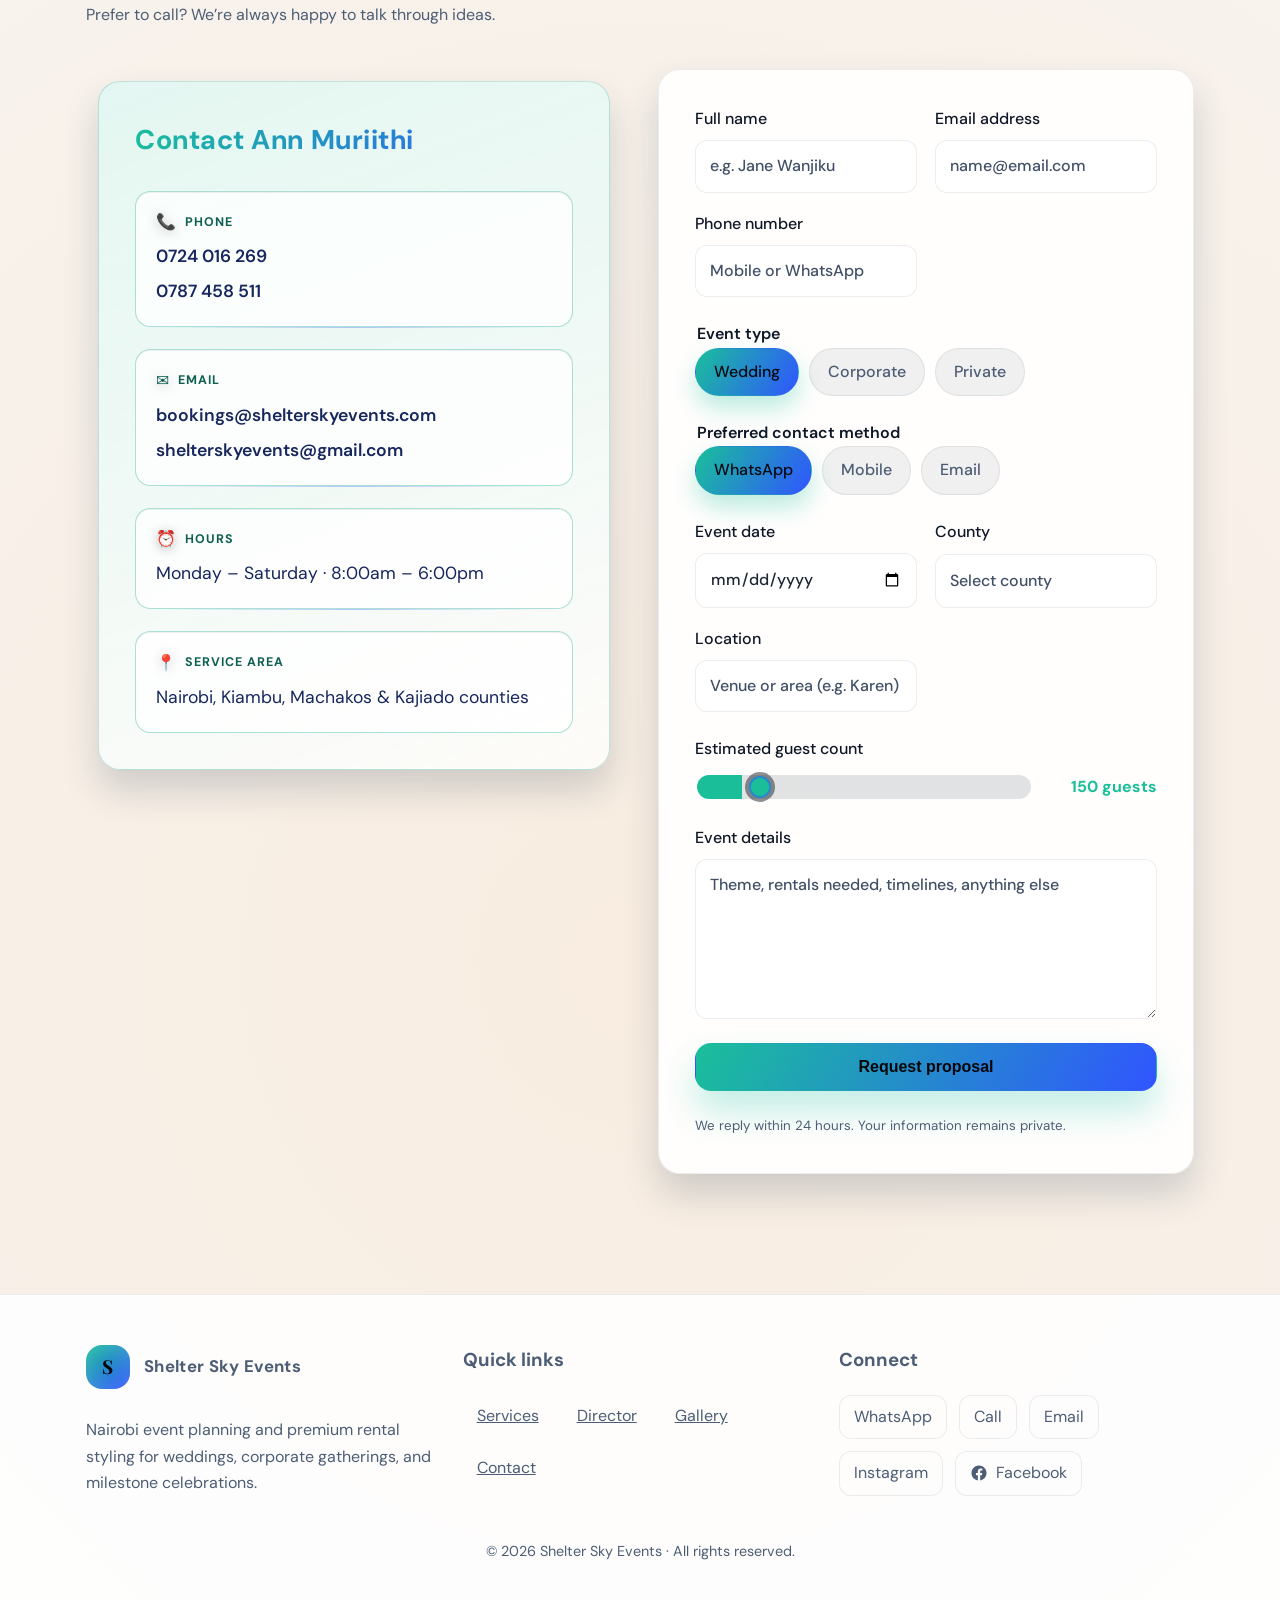
==== commit 483fd067: "Update index.html" ====
--- a/index.html
+++ b/index.html
@@ -1537,6 +1537,13 @@
         background: rgba(255, 255, 255, 0.04);
         text-decoration: none;
         transition: background var(--transition), border var(--transition);
+      }
+
+      .socials svg {
+        width: 18px;
+        height: 18px;
+        flex-shrink: 0;
+        fill: currentColor;
       }
 
       .socials a:hover,
@@ -2222,6 +2229,19 @@
               <a href="tel:+254724016269">Call</a>
               <a href="mailto:shelterskyevents@gmail.com">Email</a>
               <a href="https://www.instagram.com" target="_blank" rel="noopener">Instagram</a>
+              <a
+                href="https://www.facebook.com/people/Shelter-Sky-Events/61583505347214/"
+                target="_blank"
+                rel="noopener"
+                aria-label="Shelter Sky Events on Facebook"
+              >
+                <svg viewBox="0 0 24 24" role="img" aria-hidden="true">
+                  <path
+                    d="M22 12.073C22 6.513 17.523 2 12 2S2 6.513 2 12.073C2 17.062 5.657 21.128 10.438 22v-6.999H7.898v-2.928h2.54V9.845c0-2.506 1.492-3.89 3.777-3.89 1.094 0 2.238.195 2.238.195v2.46h-1.26c-1.243 0-1.63.776-1.63 1.571v1.887h2.773l-.443 2.928h-2.33V22C18.343 21.128 22 17.062 22 12.073Z"
+                  />
+                </svg>
+                Facebook
+              </a>
             </div>
           </div>
         </div>
@@ -2267,8 +2287,6 @@
           note: "Sample review for illustration while we collect more testimonials.",
         },
       ];
-
-      }
 
       const galleryPhotoFiles = [
         "Event1_Image1.JPG",
@@ -2352,6 +2370,19 @@
       const prevButton = document.getElementById("gallery-prev");
       const nextButton = document.getElementById("gallery-next");
 
+      const hasGalleryMarkup =
+        eventsContainer &&
+        eventTemplate &&
+        stage &&
+        stageImage &&
+        thumbsTemplate &&
+        thumbsContainer &&
+        prevButton &&
+        nextButton;
+
+      if (!hasGalleryMarkup || !galleryEvents.length) {
+        console.warn("Gallery markup unavailable, skipping gallery initialisation");
+      } else {
       let activeEventIndex = 0;
       let activeImageIndex = 0;
       const gallerySection = document.getElementById("gallery");
@@ -2693,6 +2724,8 @@
         }
       });
 
+      }
+
       document.getElementById("year").textContent = new Date().getFullYear();
 
       const mobileToggle = document.querySelector(".mobile-toggle");
